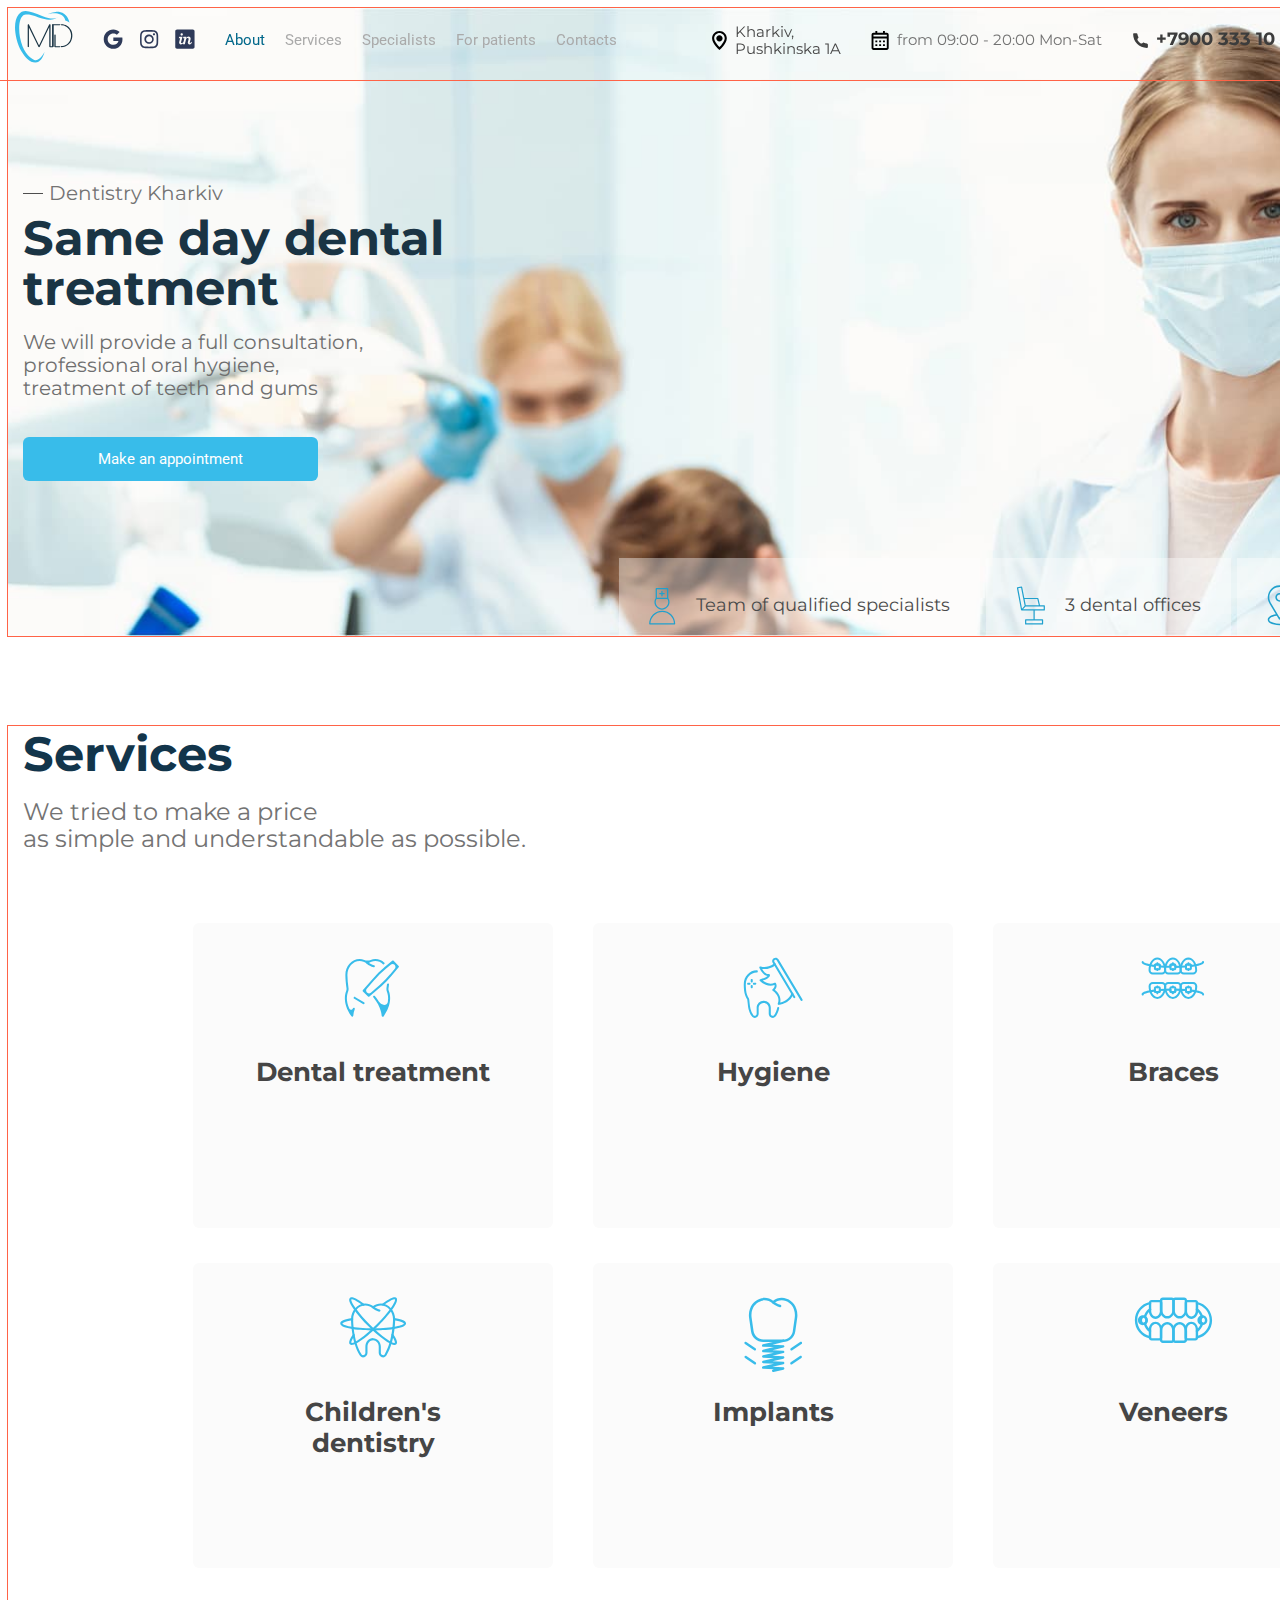
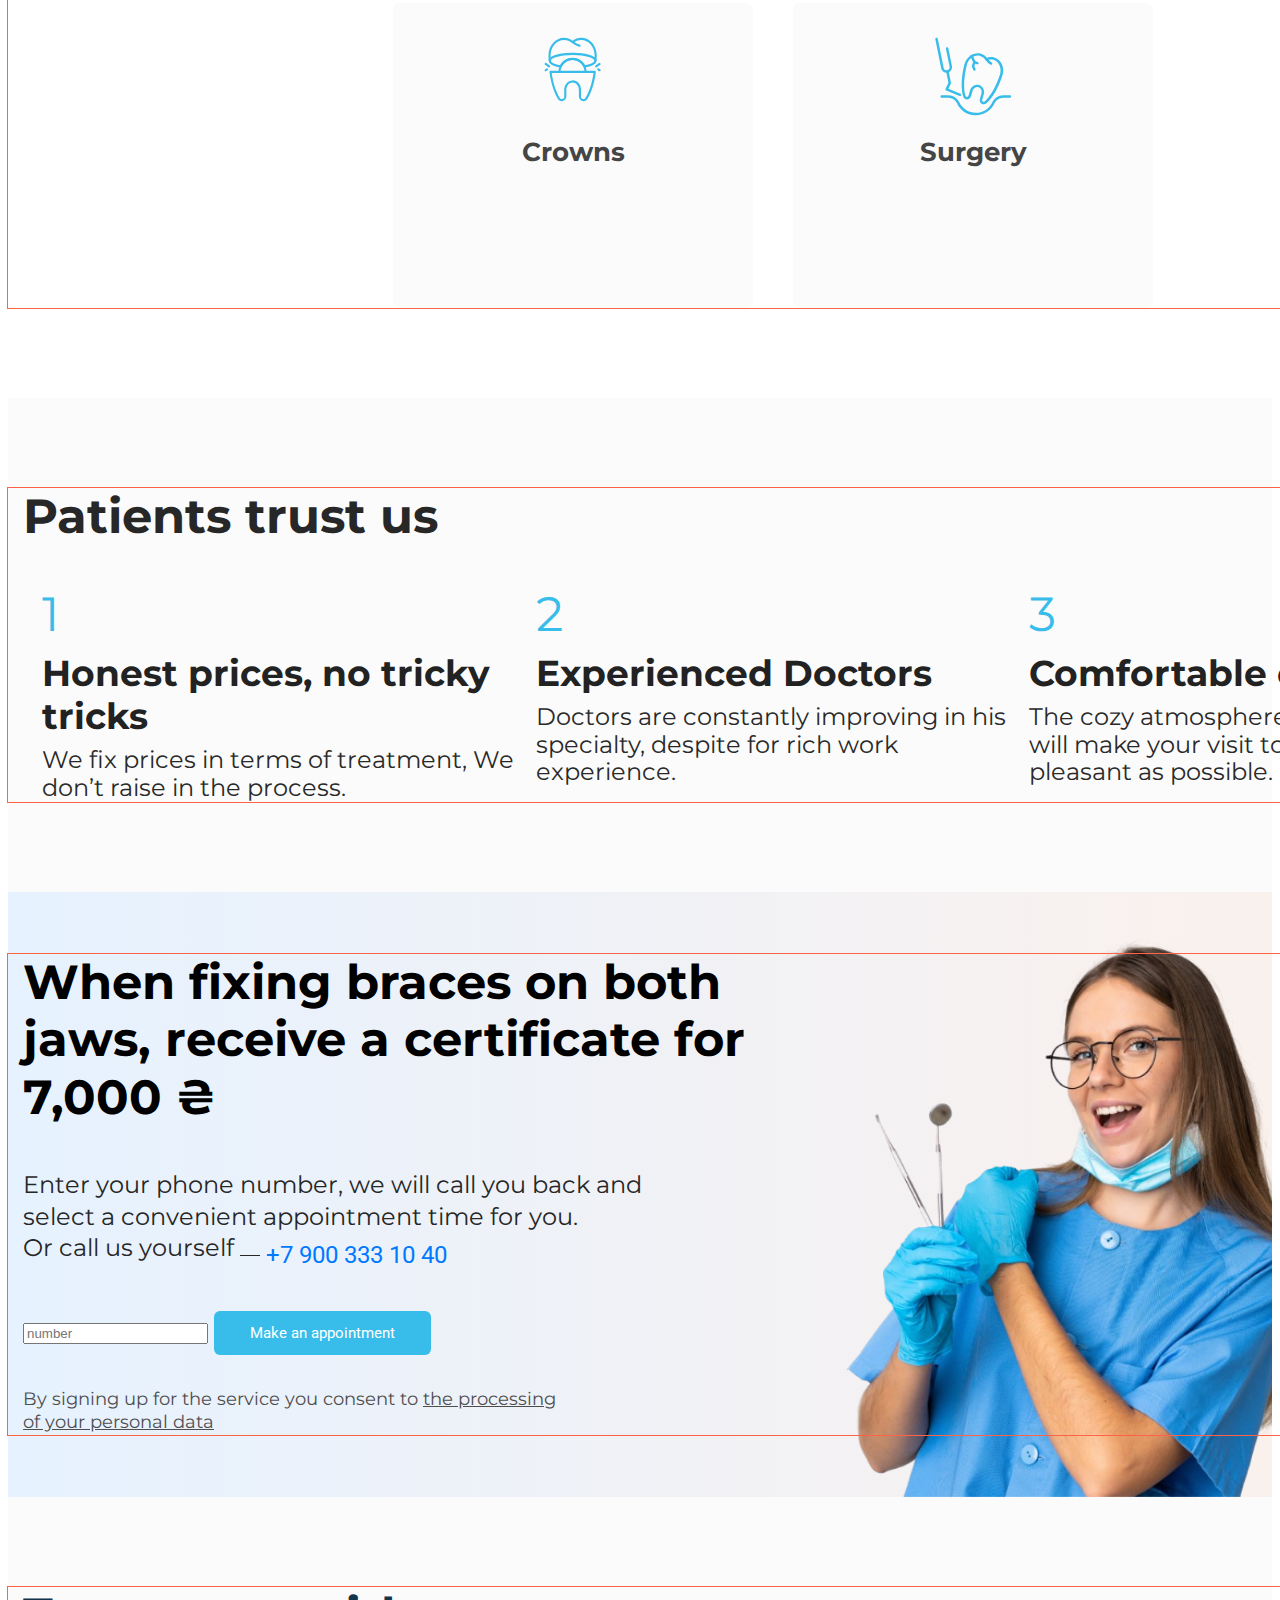
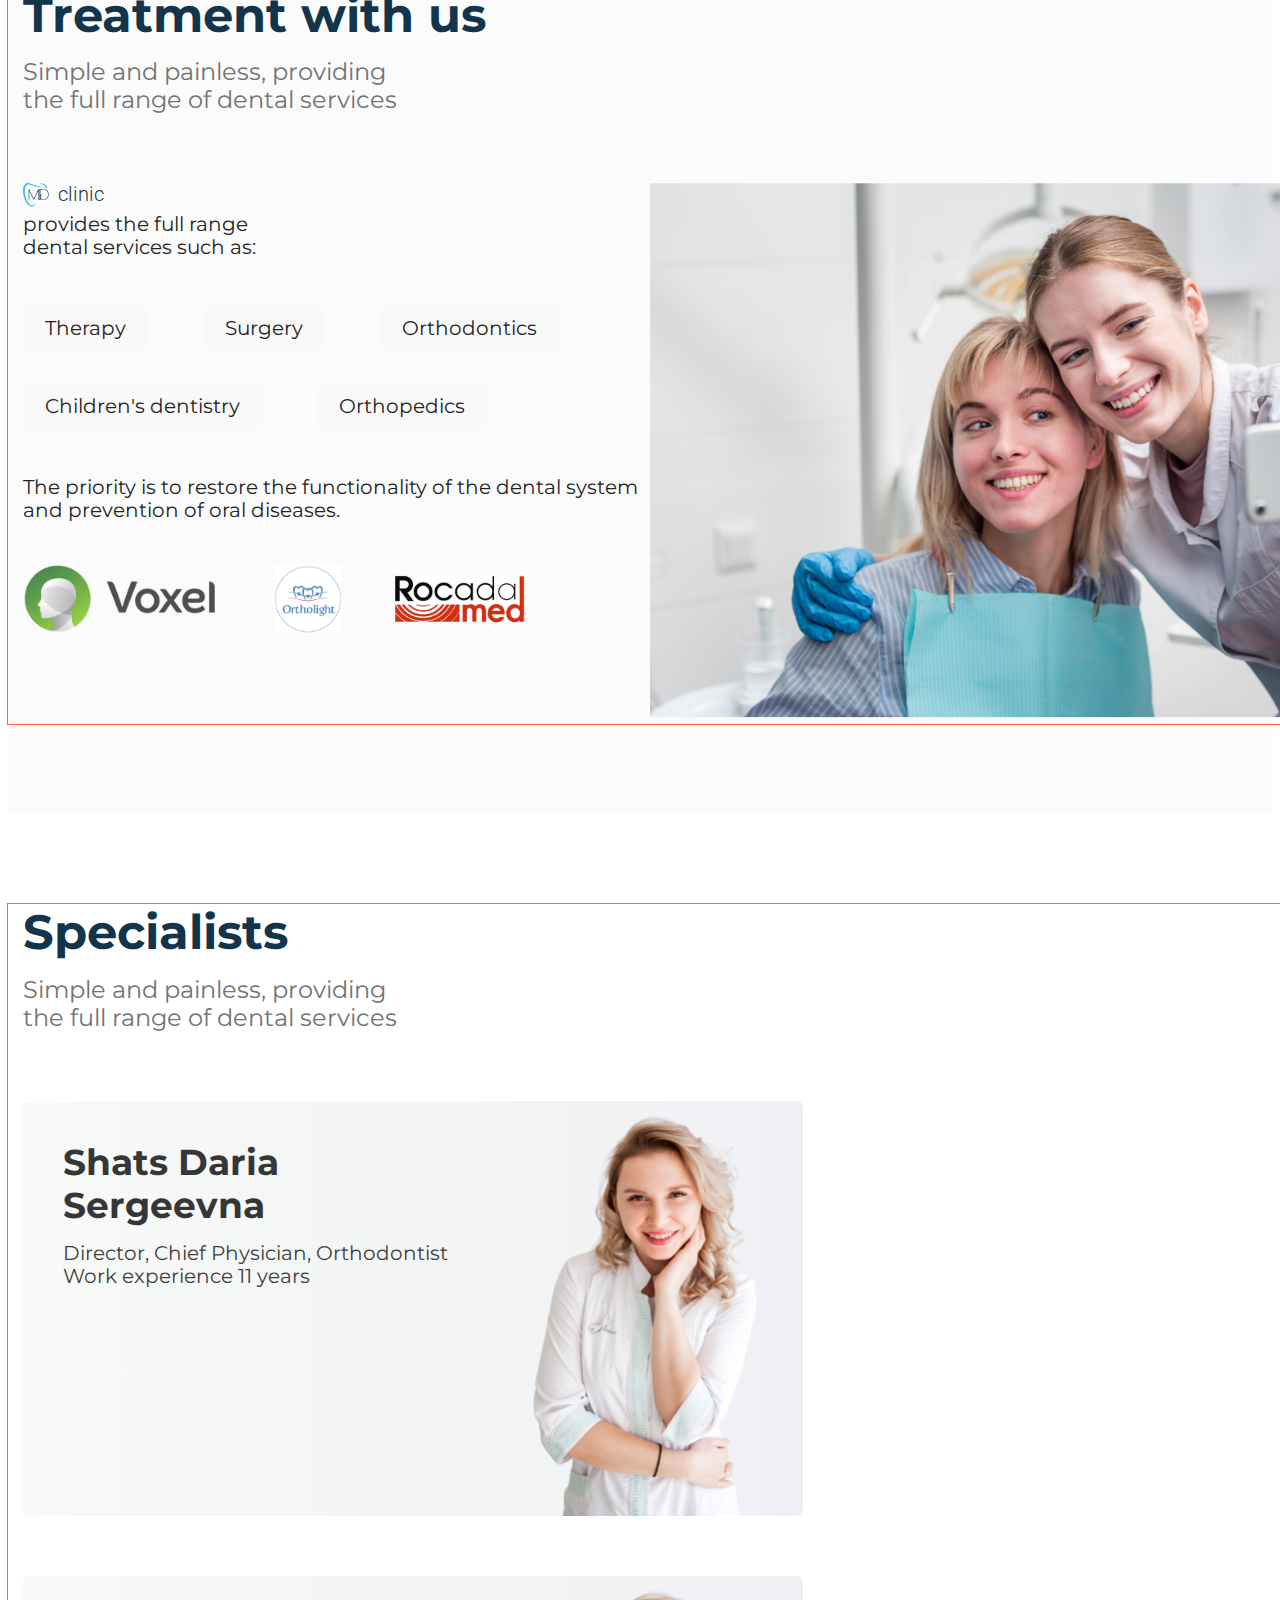
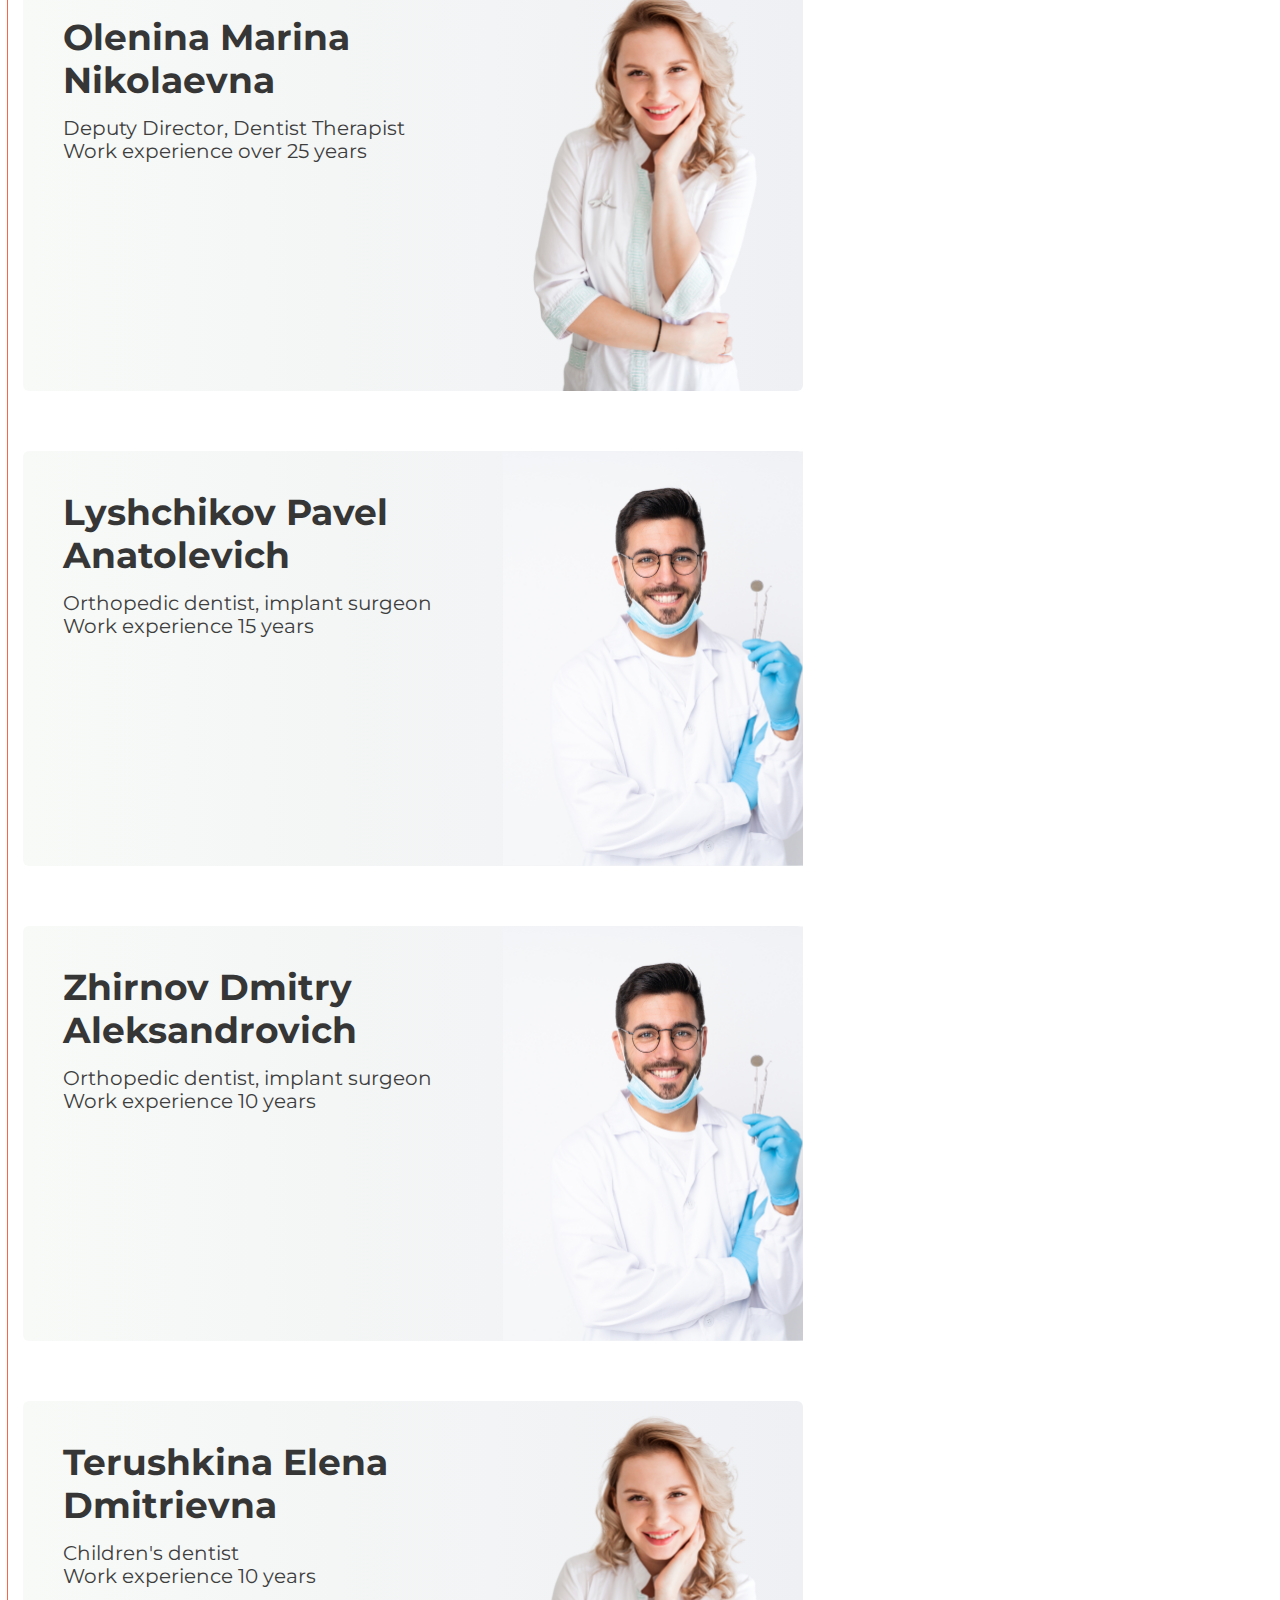
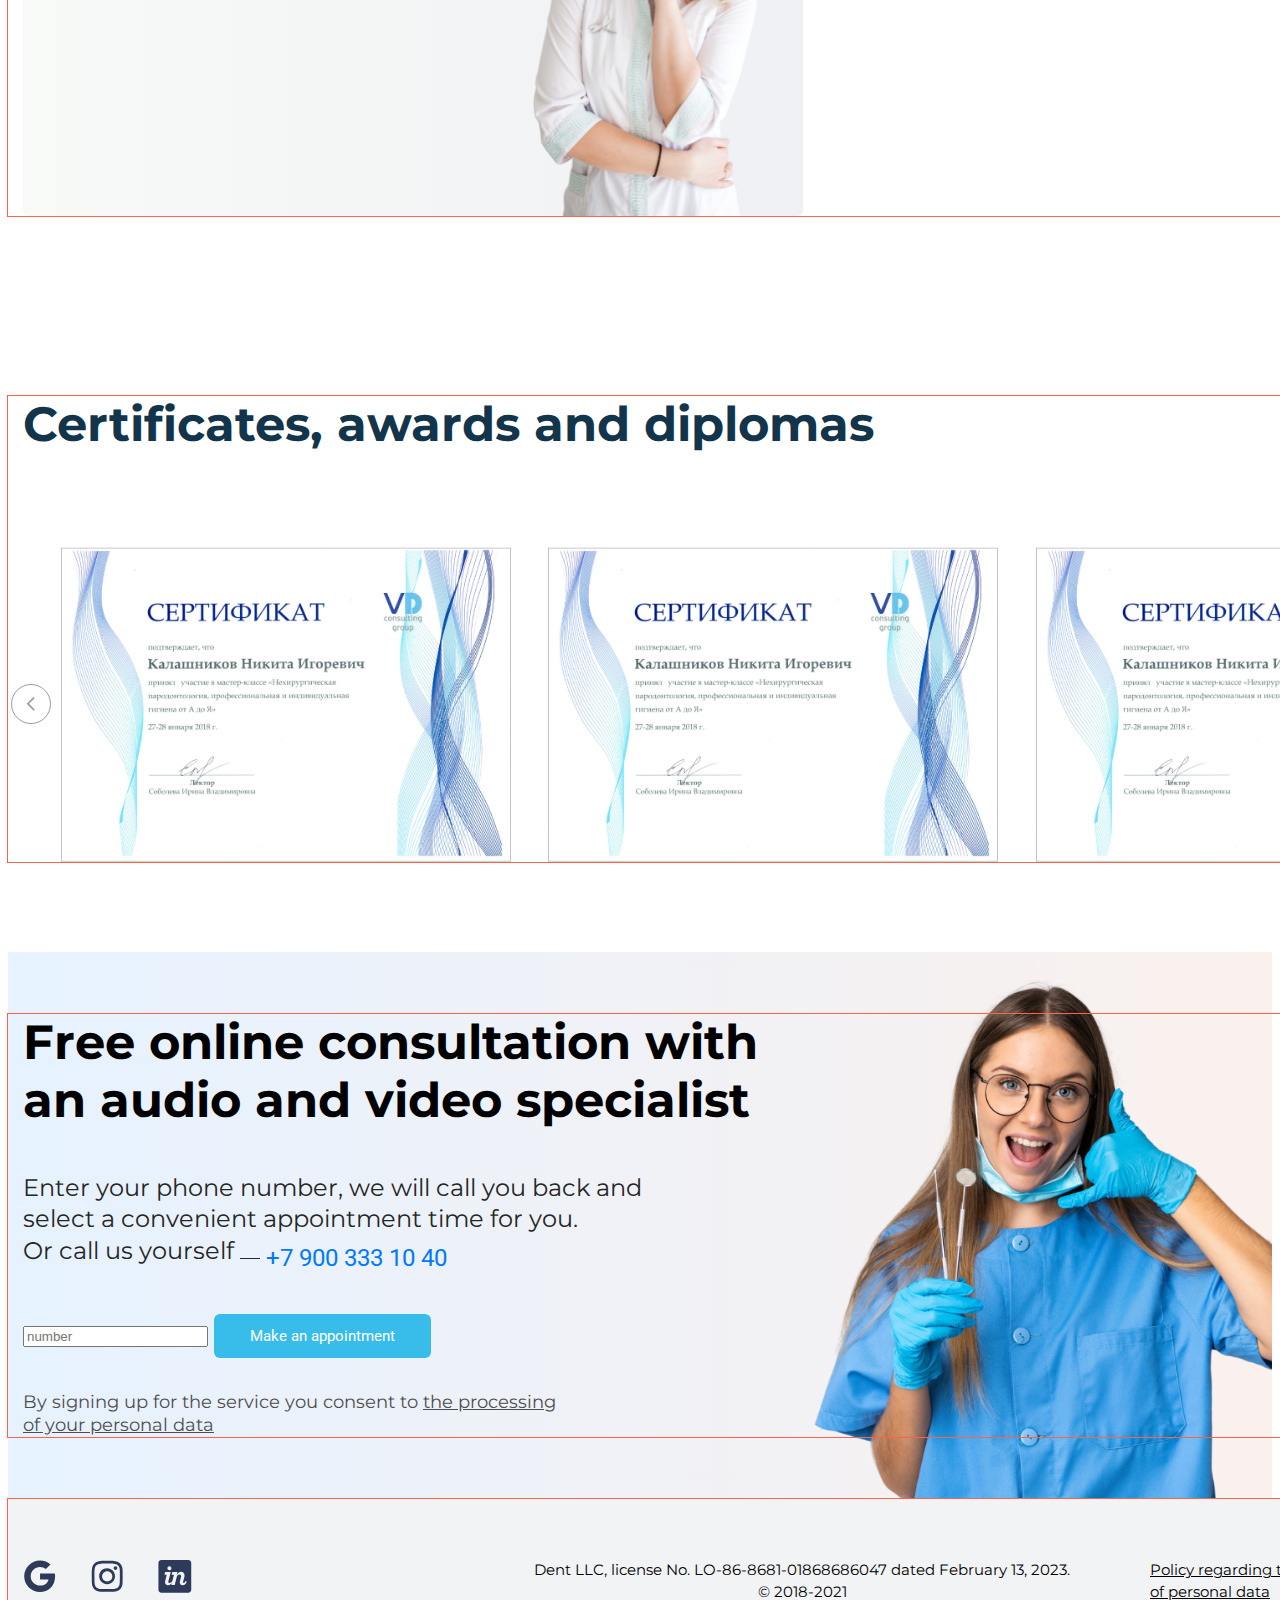
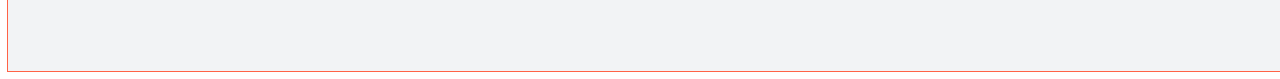
==== index.html @ 18ea552d "added icons for slider" ====
<!DOCTYPE html>
<html lang="en">
  <head>
    <meta charset="UTF-8" />
    <meta name="viewport" content="width=device-width, initial-scale=1.0" />
    <title>Dental Clinic</title>
    <link rel="preconnect" href="https://fonts.googleapis.com" />
    <link rel="preconnect" href="https://fonts.gstatic.com" crossorigin />
    <link
      href="https://fonts.googleapis.com/css2?family=Manrope:wght@400;500;600&family=Montserrat:wght@400;700&family=Roboto:wght@300;400&display=swap"
      rel="stylesheet"
    />
    <link
      rel="stylesheet"
      href="https://cdnjs.cloudflare.com/ajax/libs/modern-normalize/2.0.0/modern-normalize.min.css"
      integrity="sha512-4xo8blKMVCiXpTaLzQSLSw3KFOVPWhm/TRtuPVc4WG6kUgjH6J03IBuG7JZPkcWMxJ5huwaBpOpnwYElP/m6wg=="
      crossorigin="anonymous"
      referrerpolicy="no-referrer"
    />
    <link rel="stylesheet" href="./css/common.css" />
    <link rel="stylesheet" href="./css/styles.css" />
    <script type="module" src="./index.js"></script>
    <script type="module" src="./js/dataModal.js"></script>
    <script type="module" src="./js/header-scroll.js"></script>
  </head>
  <body data-page>
    <!-- Header -->
    <header class="header" data-header>
      <div class="container wrap">
        <a href="/" class="logo">
          <img src="./images/logo.svg" />
        </a>

        <ul class="list social-links">
          <li>
            <a
              class="link"
              href="google.com"
              target="_blank"
              rel="noreferrer noopener"
              aria-label="Google link"
              title="Google"
            >
              <svg class="social-icon" width="20" height="20">
                <use href="./images/sprite.svg#icon-google"></use>
              </svg>
            </a>
          </li>
          <li>
            <a
              class="link"
              href="instagram.com"
              target="_blank"
              rel="noreferrer noopener"
              aria-label="Instagram link"
              title="Instagram"
            >
              <svg class="social-icon" width="20" height="20">
                <use href="./images/sprite.svg#icon-instagram"></use>
              </svg>
            </a>
          </li>
          <li>
            <a
              class="link"
              href="linkedin.com"
              target="_blank"
              rel="noreferrer noopener"
              aria-label="Lonkedin link"
              title="linkedin"
            >
              <svg class="social-icon" width="20" height="20">
                <use href="./images/sprite.svg#icon-linkedin"></use>
              </svg>
            </a>
          </li>
        </ul>

        <nav>
          <ul class="site-nav list">
            <li class="item"><a href="#about" class="link current">About</a></li>
            <li class="item"><a href="#services" class="link">Services</a></li>
            <li class="item"><a href="#specialists" class="link">Specialists</a></li>
            <li class="item"><a href="#forpatients" class="link">For patients</a></li>
            <li class="item"><a href="" class="link">Contacts</a></li>
          </ul>
        </nav>

        <div class="contact-info">
          <div class="address-thumb">
            <svg class="address-icon" width="16" height="20">
              <use href="./images/sprite.svg#icon-location"></use>
            </svg>
            <p class="address">
              Kharkiv, <br />
              Pushkinska 1A
            </p>
          </div>

          <div class="time-thumb">
            <svg class="calendar-icon" width="18" height="20">
              <use href="./images/sprite.svg#icon-calendar"></use>
            </svg>
            <p class="time">from 09:00 - 20:00 <span>Mon-Sat</span></p>
          </div>

          <a href="tel:+79003331040" title="Clinic phone number" class="phone">
            <svg class="phone-icon" width="16" height="16">
              <use href="./images/sprite.svg#icon-phone"></use>
            </svg>
            +7900 333 10 40
          </a>
          <button type="button" class="button secondary">Request a call</button>
        </div>
      </div>
    </header>

    <!-- Main -->
    <main>
      <!-- Hero -->
      <div>
        <section class="hero">
          <div class="container overlay hero-thumb">
            <p class="subtitle defis">Dentistry Kharkiv</p>
            <h1 id="about" class="title">
              Same day dental <br />
              treatment
            </h1>
            <p class="text">
              We will provide a full consultation, <br />
              professional oral hygiene, <br />
              treatment of teeth and gums
            </p>
            <button type="button" class="button primary btn" data-open-modal>
              Make an appointment
            </button>

            <ul class="hero-list list">
              <li class="item">
                <svg class="hero-icon" width="27" height="38">
                  <use href="./images/sprite.svg#icon-doc"></use>
                </svg>
                <p class="descr">Team of qualified specialists</p>
              </li>
              <li class="item">
                <svg class="hero-icon" width="29" height="39">
                  <use href="./images/sprite.svg#icon-chear"></use>
                </svg>
                <p class="descr">3 dental offices</p>
              </li>
              <li class="item icon-location">
                <svg class="hero-icon" width="25" height="41">
                  <use href="./images/sprite.svg#icon-place"></use>
                </svg>
                <p class="descr">Convenient location</p>
              </li>
            </ul>
          </div>
        </section>
      </div>

      <!-- Services -->
      <section class="section">
        <div class="container">
          <h2 id="services" class="section-title">Services</h2>
          <p class="section-descr">
            We tried to make a price <br />
            as simple and understandable as possible.
          </p>
          <ul class="services-list list">
            <li class="item icon-treat menu-item">
              <div class="thumb">
                <svg class="services-icon" width="58" height="60">
                  <use href="./images/sprite.svg#icon-treat"></use>
                </svg>
              </div>
              <p class="services-text">Dental treatment</p>

              <ul class="submenu list">
                <li class="subitem">
                  <p class="treatm">Light seal</p>
                  <div class="wrap">
                    <p class="price">3 800</p>
                    <button class="signup-btn">Sign up</button>
                  </div>
                </li>
                <li class="subitem">
                  <p class="treatm">Treatment of caries</p>
                  <div class="wrap">
                    <p class="price">3 800</p>
                    <button class="signup-btn">Sign up</button>
                  </div>
                </li>
                <li class="subitem">
                  <p class="treatm">Treatment of pulpitis</p>
                  <div class="wrap">
                    <p class="price">6 000</p>
                    <button class="signup-btn">Sign up</button>
                  </div>
                </li>
                <li class="subitem">
                  <p class="treatm">Cyst treatment</p>
                  <div class="wrap">
                    <p class="price">4 450</p>
                    <button class="signup-btn">Sign up</button>
                  </div>
                </li>
              </ul>
            </li>
            <li class="item icon-hygiene">
              <div class="thumb">
                <svg class="services-icon" width="60" height="61">
                  <use href="./images/sprite.svg#icon-hygiene"></use>
                </svg>
              </div>
              <p class="services-text">Hygiene</p>
            </li>
            <li class="item icon-braces">
              <div class="thumb">
                <svg class="services-icon" width="64" height="43">
                  <use href="./images/sprite.svg#icon-braces"></use>
                </svg>
              </div>
              <p class="services-text">Braces</p>
            </li>
            <li class="item icon-child-dent">
              <div class="thumb">
                <svg class="services-icon" width="67" height="61">
                  <use href="./images/sprite.svg#icon-child-dent"></use>
                </svg>
              </div>
              <p class="services-text">Children's dentistry</p>
            </li>
            <li class="item icon-implants">
              <div class="thumb">
                <svg class="services-icon" width="59" height="76">
                  <use href="./images/sprite.svg#icon-implants"></use>
                </svg>
              </div>
              <p class="services-text">Implants</p>
            </li>
            <li class="item icon-veneers">
              <div class="thumb">
                <svg class="services-icon" width="79" height="46">
                  <use href="./images/sprite.svg#icon-veneers"></use>
                </svg>
              </div>
              <p class="services-text">Veneers</p>
            </li>
            <li class="item icon-crowns">
              <div class="thumb">
                <svg class="services-icon" width="58" height="65">
                  <use href="./images/sprite.svg#icon-crowns"></use>
                </svg>
              </div>
              <p class="services-text">Crowns</p>
            </li>
            <li class="item icon-surgery">
              <div class="thumb">
                <svg class="services-icon" width="77" height="79">
                  <use href="./images/sprite.svg#icon-surgery"></use>
                </svg>
              </div>
              <p class="services-text">Surgery</p>
            </li>
          </ul>
        </div>
      </section>

      <!-- Offers -->
      <section class="offers section">
        <div class="container">
          <h2 class="section-title">Patients trust us</h2>

          <ul class="offers-list list">
            <li class="item">
              <p class="num">1</p>
              <h3 class="subtitle">Honest prices, no tricky tricks</h3>
              <p class="text">
                We fix prices in terms of treatment, We don’t raise in the process.
              </p>
            </li>
            <li class="item">
              <p class="num">2</p>
              <h3 class="subtitle">Experienced Doctors</h3>
              <p class="text">
                Doctors are constantly improving in his specialty, despite for rich work experience.
              </p>
            </li>
            <li class="item">
              <p class="num">3</p>
              <h3 class="subtitle">Comfortable conditions</h3>
              <p class="text">
                The cozy atmosphere and helpful staff will make your visit to the dentist as
                pleasant as possible.
              </p>
            </li>
          </ul>
        </div>
      </section>

      <!-- braces -->
      <section class="braces section change-padding woman-dentist">
        <div class="container wrapper braces-thumb">
          <div class="description-wrap">
            <h2 id="forpatients" class="section-title">
              When fixing braces on both jaws, receive a certificate for 7,000 &#8372;
            </h2>
            <p class="recall-descr">
              Enter your phone number, we will call you back and <br />
              select a convenient appointment time for you. <br />
              Or call us yourself
              <a href="tel:+79003331040" title="Clinic phone number" class="recall-link"
                >+7 900 333 10 40</a
              >
            </p>

            <form class="form">
              <input type="text" placeholder="number" />
              <button type="submit" class="button primary">Make an appointment</button>
            </form>

            <p class="agree-text">
              By signing up for the service you consent to
              <a href="" class="agree-link"
                >the processing <br />
                of your personal data</a
              >
            </p>
          </div>

          <!-- <img
            src="./images/woman-dentist.png"
            alt="Women dentist is holding dental tool"
            width="752"
          /> -->
        </div>
      </section>

      <!-- Treatment -->
      <section class="treatment section">
        <div class="container">
          <h2 class="section-title">Treatment with us</h2>
          <p class="section-descr">
            Simple and painless, providing <br />
            the full range of dental services
          </p>

          <div class="wrapper">
            <div>
              <div class="logo-wrap">
                <img src="./images/logo.svg" alt="logo" width="26" />
                <p class="logo-text">clinic</p>
              </div>
              <p class="text services">
                provides the full range <br />
                dental services such as:
              </p>

              <ul class="list services">
                <li class="treatment-item">
                  <p class="text">Therapy</p>
                </li>
                <li class="treatment-item">
                  <p class="text">Surgery</p>
                </li>
                <li class="treatment-item">
                  <p class="text">Orthodontics</p>
                </li>
                <li class="treatment-item">
                  <p class="text">Children's dentistry</p>
                </li>
                <li class="treatment-item">
                  <p class="text">Orthopedics</p>
                </li>
              </ul>

              <p class="text">
                The priority is to restore the functionality of the dental system and prevention of
                oral diseases.
              </p>

              <ul class="list logo-list">
                <li class="logo-item">
                  <img src="./images/company-logo/voxel.png" alt="Voxel logo" width="250" />
                </li>
                <li class="logo-item">
                  <img
                    src="./images/company-logo/ortholight.png"
                    alt="Ortholight logo"
                    width="70"
                  />
                </li>
                <li class="logo-item">
                  <img src="./images/company-logo/rocada.png" alt="Rocada logo" width="130" />
                </li>
              </ul>
            </div>

            <div class="slider-thumb">
              <div class="slider-wrap">
                <button class="slider-btn">
                  <svg class="slider-icon" width="20" height="20">
                    <use href="./images/sprite.svg#icon-left"></use>
                  </svg>
                </button>
                <button class="slider-btn">
                  <svg class="slider-icon" width="20" height="20">
                    <use href="./images/sprite.svg#icon-right"></use>
                  </svg>
                </button>
              </div>
              <img src="./images/docwithpat.png" alt="Dentist with patient" />
            </div>
          </div>
        </div>
      </section>

      <!-- Specialists -->
      <section class="section">
        <div class="container">
          <h2 id="specialists" class="section-title">Specialists</h2>
          <p class="section-descr">
            Simple and painless, providing <br />
            the full range of dental services
          </p>

          <ul class="doc-list list">
            <li class="item">
              <div class="dentist-info">
                <h3 class="title">Shats Daria Sergeevna</h3>
                <p class="descr">Director, Chief Physician, Orthodontist</p>
                <p class="descr">Work experience 11 years</p>
              </div>

              <div class="image-thumb">
                <img src="./images/wom-doc.png" alt="Shats Daria Sergeevna" />
              </div>
            </li>
            <li class="item">
              <div class="dentist-info">
                <h3 class="title">Olenina Marina Nikolaevna</h3>
                <p class="descr">Deputy Director, Dentist Therapist</p>
                <p class="descr">Work experience over 25 years</p>
              </div>

              <div class="image-thumb">
                <img src="./images/wom-doc.png" alt="Olenina Marina Nikolaevna" />
              </div>
            </li>
            <li class="item">
              <div class="dentist-info">
                <h3 class="title">Lyshchikov Pavel Anatolevich</h3>
                <p class="descr">Orthopedic dentist, implant surgeon</p>
                <p class="descr">Work experience 15 years</p>
              </div>

              <div class="image-thumb">
                <img src="./images/man-doc.png" alt="Lyshchikov Pavel Anatolevich" />
              </div>
            </li>
            <li class="item">
              <div class="dentist-info">
                <h3 class="title">Zhirnov Dmitry Aleksandrovich</h3>
                <p class="descr">Orthopedic dentist, implant surgeon</p>
                <p class="descr">Work experience 10 years</p>
              </div>

              <div class="image-thumb">
                <img src="./images/man-doc.png" alt="Zhirnov Dmitry Aleksandrovich" />
              </div>
            </li>
            <li class="item">
              <div class="dentist-info">
                <h3 class="title">Terushkina Elena Dmitrievna</h3>
                <p class="descr">Children's dentist</p>
                <p class="descr">Work experience 10 years</p>
              </div>

              <div class="image-thumb">
                <img src="./images/wom-doc.png" alt="Terushkina Elena Dmitrievna" />
              </div>
            </li>
          </ul>
        </div>
      </section>

      <!-- Certificates -->
      <section class="section">
        <div class="container">
          <h2 class="section-title certif-title">Certificates, awards and diplomas</h2>

          <div class="awards-wrap">
            <button class="slider-btn awards-btn left">
              <svg class="slider-icon" width="20" height="20">
                <use href="./images/sprite.svg#icon-left"></use>
              </svg>
            </button>
            <button class="slider-btn awards-btn right">
              <svg class="slider-icon" width="20" height="20">
                <use href="./images/sprite.svg#icon-right"></use>
              </svg>
            </button>
            <img src="./images/certificate.png" alt="certificate 1" width="450" />
            <img src="./images/certificate.png" alt="certificate 2" width="450" />
            <img src="./images/certificate.png" alt="certificate 3" width="450" />
          </div>
        </div>
      </section>

      <!-- Online consultation -->
      <section class="consult section change-padding wom-doc">
        <div class="container wrapper">
          <div class="description-wrap">
            <h2 class="section-title">
              Free online consultation with an audio and video specialist
            </h2>
            <p class="recall-descr">
              Enter your phone number, we will call you back and <br />
              select a convenient appointment time for you. <br />
              Or call us yourself
              <a href="tel:+79003331040" title="Clinic phone number" class="recall-link"
                >+7 900 333 10 40</a
              >
            </p>

            <form class="form">
              <input type="text" placeholder="number" />
              <button type="submit" class="button primary">Make an appointment</button>
            </form>

            <p class="agree-text">
              By signing up for the service you consent to
              <a href="" title="Processing of personal data" class="agree-link"
                >the processing <br />
                of your personal data</a
              >
            </p>
          </div>

          <!-- <img
            src="./images/dentist.png"
            alt="Women dentist is holding dental tool and making phone"
            width="764"
          /> -->
        </div>
      </section>
    </main>

    <!-- Footer -->
    <footer class="footer">
      <div class="container footer-wrap">
        <ul class="list social-links">
          <li>
            <a
              class="link"
              href="google.com"
              target="_blank"
              rel="noreferrer noopener"
              aria-label="Google link"
              title="Google"
            >
              <svg class="social-icon" width="33" height="34">
                <use href="./images/sprite.svg#icon-google"></use>
              </svg>
            </a>
          </li>
          <li>
            <a
              class="link"
              href="instagram.com"
              target="_blank"
              rel="noreferrer noopener"
              aria-label="Instagram link"
              title="Instagram"
            >
              <svg class="social-icon" width="34" height="34">
                <use href="./images/sprite.svg#icon-instagram"></use>
              </svg>
            </a>
          </li>
          <li>
            <a
              class="link"
              href="linkedin.com"
              target="_blank"
              rel="noreferrer noopener"
              aria-label="Lonkedin link"
              title="linkedin"
            >
              <svg class="social-icon" width="34" height="34">
                <use href="./images/sprite.svg#icon-linkedin"></use>
              </svg>
            </a>
          </li>
        </ul>

        <div class="info-wrap">
          <div class="text-wrap">
            <p class="text">
              Dent LLC, license No. LO-86-8681-01868686047 dated February 13, 2023.
            </p>
            <p class="text">&copy; 2018-2021</p>
          </div>

          <a href="" title="Processing of personal data" class="text text-link"
            >Policy regarding the processing <br />
            of personal data</a
          >

          <img src="./images/logo.svg" />
        </div>
      </div>
    </footer>

    <div class="backdrop is-hidden" data-backdrop>
      <div class="modal">
        <button class="modal-btn" data-close-modal>
          <svg class="modal-btn-icon" width="20" height="20">
            <use href="./images/sprite.svg#icon-close"></use>
          </svg>
        </button>
      </div>
    </div>
  </body>
</html>
---- css/common.css ----
:root {
  --primary-text-color: rgba(115, 115, 115, 1);
  --secondary-text-color: rgba(69, 69, 69, 1);
  --additional-text-color: rgba(38, 38, 38, 1);
  --primary-content-color: rgba(26, 52, 68, 1);
  --secondary-content-color: rgba(78, 78, 78, 1);
  --additional-content-color: rgba(36, 36, 36, 1);
  --address-color: rgba(71, 71, 71, 1);
  --phone-link-color: rgba(60, 60, 60, 1);
  --title-text-color: rgba(18, 53, 75, 1);
  --secondary-title-color: rgba(0, 0, 0, 1);
  --additional-title-color: rgba(39, 39, 39, 1);
  --primary-subtitle-color: rgba(34, 34, 34, 1);
  --secondary-subtitle-color: rgba(54, 54, 54, 1);
  --hero-primary-text-color: rgba(111, 111, 111, 1);
  --hero-secondary-text-color: rgba(78, 78, 78, 1);
  --hero-description: rgba(75, 75, 75, 1);
  --offers-description: rgba(41, 41, 41, 1);
  --doc-descr-color: rgba(62, 62, 62, 1);
  --accent-text-color: rgba(1, 103, 138, 1);
  --secondary-accent-text-color: rgba(0, 121, 255, 1);
  --additional-accent-text-color: rgba(56, 188, 234, 1);
  --primary-white-color: #ffffff;
  --accent-bg-color: rgba(56, 188, 234, 1);
  --dark-bg-color: rgba(111, 111, 111, 1);
  --treatment-bg-color: #f9f9f9;
  --services-bg-color: rgba(251, 251, 251, 1);

  --icon-color: #2e3a59;
  --secondary-icon-color: #20a0cd;
  --icon-location-color: #1a3444;
  --icon-calendar-color: #2e3a59;
  --icon-phone-color: #1a3444;
  --icon-accent-color: #38bcea;
}

body {
  color: var(--primary-text-color);
  background-color: var(--primary-white-color);

  font-family: Montserrat, sans-serif;
  font-size: 24px;

  /* padding-top: 80px; */
}

.no-scroll {
  overflow: hidden;
}

h1,
h2,
h3,
h4,
h5,
h6,
p {
  margin-top: 0;
  margin-bottom: 0;
}

.list {
  list-style: none;
  margin: 0;
  padding: 0;
}

.container {
  margin-left: auto;
  margin-right: auto;
  width: 1500px;
  padding-left: 15px;
  padding-right: 15px;
  outline: 1px solid tomato;
}

.section {
  padding-top: 90px;
  padding-bottom: 90px;
}

.section.change-padding {
  padding-top: 62px;
  padding-bottom: 62px;
}

/* Slider icon */

.slider-btn{
  width: 40px;
  height: 40px;
  padding: 0;
  display: flex;
  justify-content: center;
  align-items: center;
  border-radius: 50%;
  border: 1px solid #2E3A59;
  background-color: transparent;
  cursor: pointer;

  opacity: 0.5;
}

.slider-icon{
  fill: #2E3A59;
}
---- css/styles.css ----
/* Site nav */

.wrap {
  display: flex;
  align-items: center;
}

.header.no-transparency {
  background-color: rgba(250, 241, 237, 0.5);
  backdrop-filter: blur(4px);
}

.header {
  position: fixed;
  width: 100%;
  top: 0;
  left: 0;
  z-index: 100;
}

.header .logo {
  margin-right: 30px;
}

.social-links {
  display: flex;
  gap: 16px;
  margin-right: 30px;
}

.social-links .link {
  display: block;
}

.social-icon {
  fill: var(--icon-color);
}

.social-icon:hover,
.social-icon:focus {
  fill: var(--accent-text-color);
}

.site-nav {
  display: flex;
}

.site-nav > .item + .item {
  margin-left: 20px;
}

.site-nav .link {
  display: block;
  padding-top: 31px;
  padding-bottom: 31px;
  color: rgba(170, 170, 170, 1);

  font-family: Roboto;
  font-size: 15px;
  line-height: 1.2;
  text-decoration: none;
}

.site-nav .link:hover,
.site-nav .link:focus {
  color: var(--accent-text-color);
}

.site-nav .link.current {
  color: var(--accent-text-color);
}

.contact-info {
  display: flex;
  margin-left: auto;
  align-items: center;
}

.contact-info .address-thumb,
.contact-info .time-thumb {
  display: flex;
  align-items: center;
  gap: 8px;
  margin-right: 30px;
}

.address-icon {
  fill: var(----icon-location-color);
}

.calendar-icon {
  fill: var(calendar-icon);
}

.contact-info .address {
  color: var(--address-color);
  font-size: 15px;
  line-height: 1.15;
}

.contact-info .time {
  font-size: 15px;
  line-height: 1.2;
}

.contact-info .phone {
  display: flex;
  gap: 8px;
  align-items: center;
  margin-right: 25px;

  color: var(--phone-link-color);
  font-weight: 700;
  font-size: 18px;
  line-height: 1.2;
  text-decoration: none;
}

.contact-info .phone:hover,
.contact-info .phone:focus {
  color: var(--accent-text-color);
}

.phone-icon {
  fill: currentColor;
}

/* Hero */

.overlay {
  height: 628px;
  background-color: var(--dark-bg-color);
  background-image: url('../images/hero/hero-img.jpg');
  background-repeat: no-repeat;
  background-size: cover;
  background-position: center;
}

.hero-thumb {
  display: flex;
  flex-direction: column;
  justify-content: flex-end;
}

.hero .subtitle {
  display: flex;
  gap: 6px;
  align-items: center;
  margin-bottom: 9px;

  color: var(--content-color);
  font-size: 20px;
  line-height: 1.15;
}

.hero .subtitle::before {
  content: '';
  display: block;
  width: 20px;
  height: 1px;
  background-color: #4e4e4e;
}

.hero .title {
  margin-bottom: 17px;

  color: var(--primary-content-color);
  font-size: 48px;
  line-height: 1.04;
}

.hero .text {
  margin-bottom: 37px;
  color: var(--hero-primary-text-color);

  font-size: 20px;
  line-height: 1.15;
}

.hero .btn {
  width: 295px;
  margin-bottom: 77px;
}

.hero-list {
  display: flex;
  justify-content: flex-end;
  gap: 6px;
}

.hero-list > .item {
  display: flex;
  align-items: center;
  padding-top: 27px;
  padding-right: 30px;
  padding-bottom: 10px;
  padding-left: 30px;

  background-color: rgba(255, 255, 255, 0.4);
}

.hero-icon {
  fill: var(--secondary-icon-color);
  margin-right: 20px;
}

.hero-list .descr {
  color: var(--hero-description);

  font-size: 18px;
  line-height: 1.15;
}

/* Section */

.section-title {
  margin-bottom: 14px;

  color: var(--title-text-color);
  font-size: 48px;
  line-height: 1.2;
}

.braces .section-title,
.consult .section-title {
  margin-bottom: 43px;
  color: var(--secondary-title-color);
}

.offers .section-title {
  margin-bottom: 41px;
  color: var(--additional-title-color);
}

.section-descr {
  margin-bottom: 70px;

  color: var(--primary-text-color);
  font-size: 24px;
  line-height: 1.15;
}

/* Button */

.button {
  min-width: 186px;
  border-radius: 6px;
  padding: 11px 34px;
  text-align: center;
  border: 2px solid transparent;

  font-family: Roboto;
  font-size: 15px;
  line-height: 1.2;

  cursor: pointer;
}

.button.primary {
  background-color: var(--accent-bg-color);
  color: var(--primary-white-color);
  border-color: transparent;
}

.button.primary:hover,
.button.primary :focus {
  background-color: var(--accent-text-color);
}

.button.secondary {
  border-color: var(--accent-bg-color);

  color: var(--accent-text-color);
  background-color: var(--primary-white-color);
}

.button.secondary:hover,
.button.secondary:focus {
  color: var(--primary-white-color);
  background-color: var(--accent-text-color);
  border-color: transparent;
}

/* services */

.services-list {
  display: flex;
  column-gap: 40px;
  row-gap: 35px;
  flex-wrap: wrap;
  justify-content: center;
  align-items: center;
}

.services-list > .item {
  position: relative;
  width: 250px;
  height: 237px;
  text-align: center;
  padding: 34px 55px;
  border-radius: 6px;
  background-color: var(--services-bg-color);

  cursor: pointer;
}

.services-list > .item:hover {
  background-color: var(--accent-bg-color);
}

.services-list .thumb {
  height: 80px;
  margin-bottom: 20px;
}

.services-list .services-icon {
  fill: var(--icon-accent-color);
}

.services-list > .item:hover .services-icon {
  fill: var(--primary-white-color);
}

.services-text {
  color: var(--secondary-text-color);

  font-weight: 700;
  font-size: 26px;
  line-height: 1.2;
}

.services-list > .item:hover .submenu {
  display: block;
}

.submenu {
  position: absolute;
  top: 100%;
  left: 0;

  width: 1000px;
  background-color: #fbfbfb;
  border-radius: 6px;
  box-shadow: 0 1px 3px 0 rgba(0, 0, 0, 0.1), 0 1px 2px -1px rgba(0, 0, 0, 0.1);

  z-index: 10;
  display: none;
}

.subitem {
  display: flex;
  align-items: center;
  gap: 15px;
  border-radius: 6px;

  padding: 20px 30px;
}

.subitem:hover {
  box-shadow: inset 0 0 35px 5px rgba(56, 188, 234, 0.35),
    inset 0 2px 1px 1px rgba(255, 255, 255, 0.9), inset 0 -2px 1px rgba(56, 188, 234, 0.5);
}

.subitem .wrap {
  margin-left: auto;
}

.signup-btn {
  min-width: 186px;
  border-radius: 6px;
  padding: 11px 34px;
  margin-left: 60px;
  border: 2px solid transparent;

  font-size: 24px;
  line-height: 1.2;
  text-align: center;

  color: var(--primary-white-color);
  background-color: var(--accent-bg-color);
  border: none;

  cursor: pointer;
}

.signup-btn:hover,
.signup-btn:focus {
  background-color: var(--accent-text-color);
}

.subitem .treatm,
.subitem .price {
  font-weight: 400;
  font-size: 26px;
  line-height: 1.2;

  color: var(--secondary-title-color);
}

/* offers */

.offers-list {
  display: flex;
  justify-content: space-evenly;
}

.offers-list > .item {
  width: calc((100% - 76px) / 3);
}

.offers-list .num {
  margin-bottom: 8px;

  color: var(--additional-accent-text-color);
  font-size: 48px;
  line-height: 1.2;
  text-decoration: none;
}

.offers-list .subtitle {
  margin-bottom: 8px;

  color: var(--primary-subtitle-color);
  font-size: 36px;
  line-height: 1.2;
}

.offers-list .text {
  color: var(--offers-description);

  font-size: 24px;
  line-height: 1.15;
}

/* Braces & consultation*/

.braces,
.consult {
  max-width: 1500px;
  margin-left: auto;
  margin-right: auto;
  /* background-image: linear-gradient(to right, rgba(230, 242, 255, 1), rgba(250, 241, 237, 1)); */
  background-repeat: no-repeat;
  background-position: top 0 left calc(50% + 410px), 0 0;
  background-size: contain;
}

.woman-dentist {
  background-image: url(../images/woman-dentist.png),
    linear-gradient(to right, rgba(230, 242, 255, 1), rgba(250, 241, 237, 1));
}

.wom-doc {
  background-image: url(../images/dentist.png),
    linear-gradient(to right, rgba(230, 242, 255, 1), rgba(250, 241, 237, 1));
}

/* .braces-thumb{
  background-image: url(../images/woman-dentist.png);
  background-repeat: no-repeat;
  background-size: contain;
} */

.wrapper {
  display: flex;
}
/* 
.braces .wrapper,
.consult .wrapper {
  padding-top: 62px;
  padding-bottom: 62px;
  background-image: linear-gradient(rgba(230, 242, 255, 1), rgba(250, 241, 237, 1));
} */

/* .braces .wrapper::after {
  content: '';
  width: 752px;
  height: 753px;
  background-image: url('../images/woman-dentist.png');
  background-size: contain;
  background-repeat: no-repeat;
  background-position: center;
} */

.description-wrap {
  max-width: 800px;
  display: flex;
  flex-direction: column;
  justify-content: center;
}

.recall-descr {
  margin-bottom: 40px;

  color: var(--additional-text-color);
  font-size: 24px;
  line-height: 1.3;
}

.recall-link {
  display: inline-flex;
  gap: 6px;
  align-items: center;
  color: var(--secondary-accent-text-color);

  font-family: Roboto;
  font-size: 24px;
  line-height: 1.3;
  text-decoration: none;
}

.recall-link::before {
  content: '';
  display: block;
  width: 20px;
  height: 1px;
  background-color: #262626;
}

.form {
  margin-bottom: 33px;
}

.agree-text,
.agree-link {
  color: var(--secondary-content-color);

  font-size: 18px;
  line-height: 1.3;
}

/* treatment */
.treatment,
.offers {
  max-width: 1500px;
  margin-left: auto;
  margin-right: auto;
  background-color: #fbfbfb;
}

.logo-text {
  color: var(--primary-content-color);

  font-family: Roboto;
  font-weight: 300;
  font-size: 20px;
  line-height: 1.17;
}

.logo-wrap {
  display: flex;
  gap: 9px;
  align-items: center;
  margin-bottom: 6px;
}

.treatment .text {
  color: var(--additional-content-color);

  font-size: 20px;
  line-height: 1.15;
}

.treatment .services {
  display: flex;
  flex-wrap: wrap;
  column-gap: 55px;
  row-gap: 33px;
  margin-bottom: 47px;
}

.treatment-item {
  padding: 11px 22px;
  border-radius: 6px;
  background-color: var(--treatment-bg-color);
}

.treatment .description {
  margin-bottom: 62px;
}

.logo-list {
  display: flex;
  align-items: center;
  margin-top: 12px;
}

.logo-item:last-child {
  margin-left: 52px;
}

.slider-thumb {
  position: relative;
}

.slider-wrap {
  position: absolute;
  top: -55px;
  right: 0;
  display: flex;
  gap: 20px;
}

.slider-thumb:hover .slider-btn {
  opacity: 1;
}

/* Specialists */

.doc-list {
  display: flex;
  flex-wrap: wrap;
  column-gap: 15px;
  row-gap: 60px;
}

.doc-list > .item {
  /* width: calc((100% - 15px) / 2); */
  display: flex;
  border-radius: 6px;
  background-image: linear-gradient(to right, #f7faf7, #eff0f4);
}

.dentist-info {
  max-width: 400px;
  padding: 40px;
}

.image-thumb {
  width: 300px;
  height: 415px;
}

.image-thumb > img {
  display: block;
  width: 100%;
  height: 100%;

  object-fit: cover;
}

.doc-list .title {
  margin-bottom: 14px;

  color: var(--secondary-subtitle-color);
  font-size: 36px;
  line-height: 1.2;
}

.doc-list .descr {
  color: var(--doc-descr-color);

  font-size: 20px;
  line-height: 1.15;
}

/* Certificates */

.certif-title {
  margin-bottom: 93px;
}

.awards-wrap {
  position: relative;
  display: flex;
  justify-content: space-evenly;
}

.awards-wrap:hover .slider-btn {
  opacity: 1;
}

.awards-btn {
  position: absolute;
  top: 50%;
  transform: translate(0, -50%);
}

.awards-btn.left {
  left: -12px;
}

.awards-btn.right {
  right: -12px;
}

/* Footer */

.footer-wrap {
  display: flex;
  padding-top: 60px;
  padding-bottom: 60px;
  background-color: #f2f3f5;
}

.footer .social-links {
  display: flex;
  gap: 34px;
}

.footer .info-wrap {
  margin-left: auto;
  display: flex;
}

.footer .text-wrap {
  text-align: center;
  margin-right: 80px;
}

.footer .text-link {
  margin-right: 80px;
}

.footer .text {
  color: var(--secondary-title-color);

  font-size: 15px;
  line-height: 1.45;
}

/* Modal */

.backdrop {
  position: fixed;
  top: 0;
  left: 0;
  height: 100%;
  width: 100%;
  background-color: rgba(0, 0, 0, 0.5);
  z-index: 1000;
}

.backdrop.is-hidden {
  opacity: 0;
  visibility: hidden;
  pointer-events: none;
}

.modal {
  position: absolute;
  top: 50%;
  left: 50%;
  transform: translate(-50%, -50%);

  height: 400px;
  width: 600px;

  background-color: #fff;
  border-radius: 20px;
}

.modal-btn {
  position: absolute;
  top: 10px;
  right: 10px;

  width: 30px;
  height: 30px;
  display: flex;
  justify-content: center;
  align-items: center;
  padding: 0;
  border-radius: 50%;
  border: 1px solid var(--secondary-title-color);
  background-color: transparent;

  cursor: pointer;
}
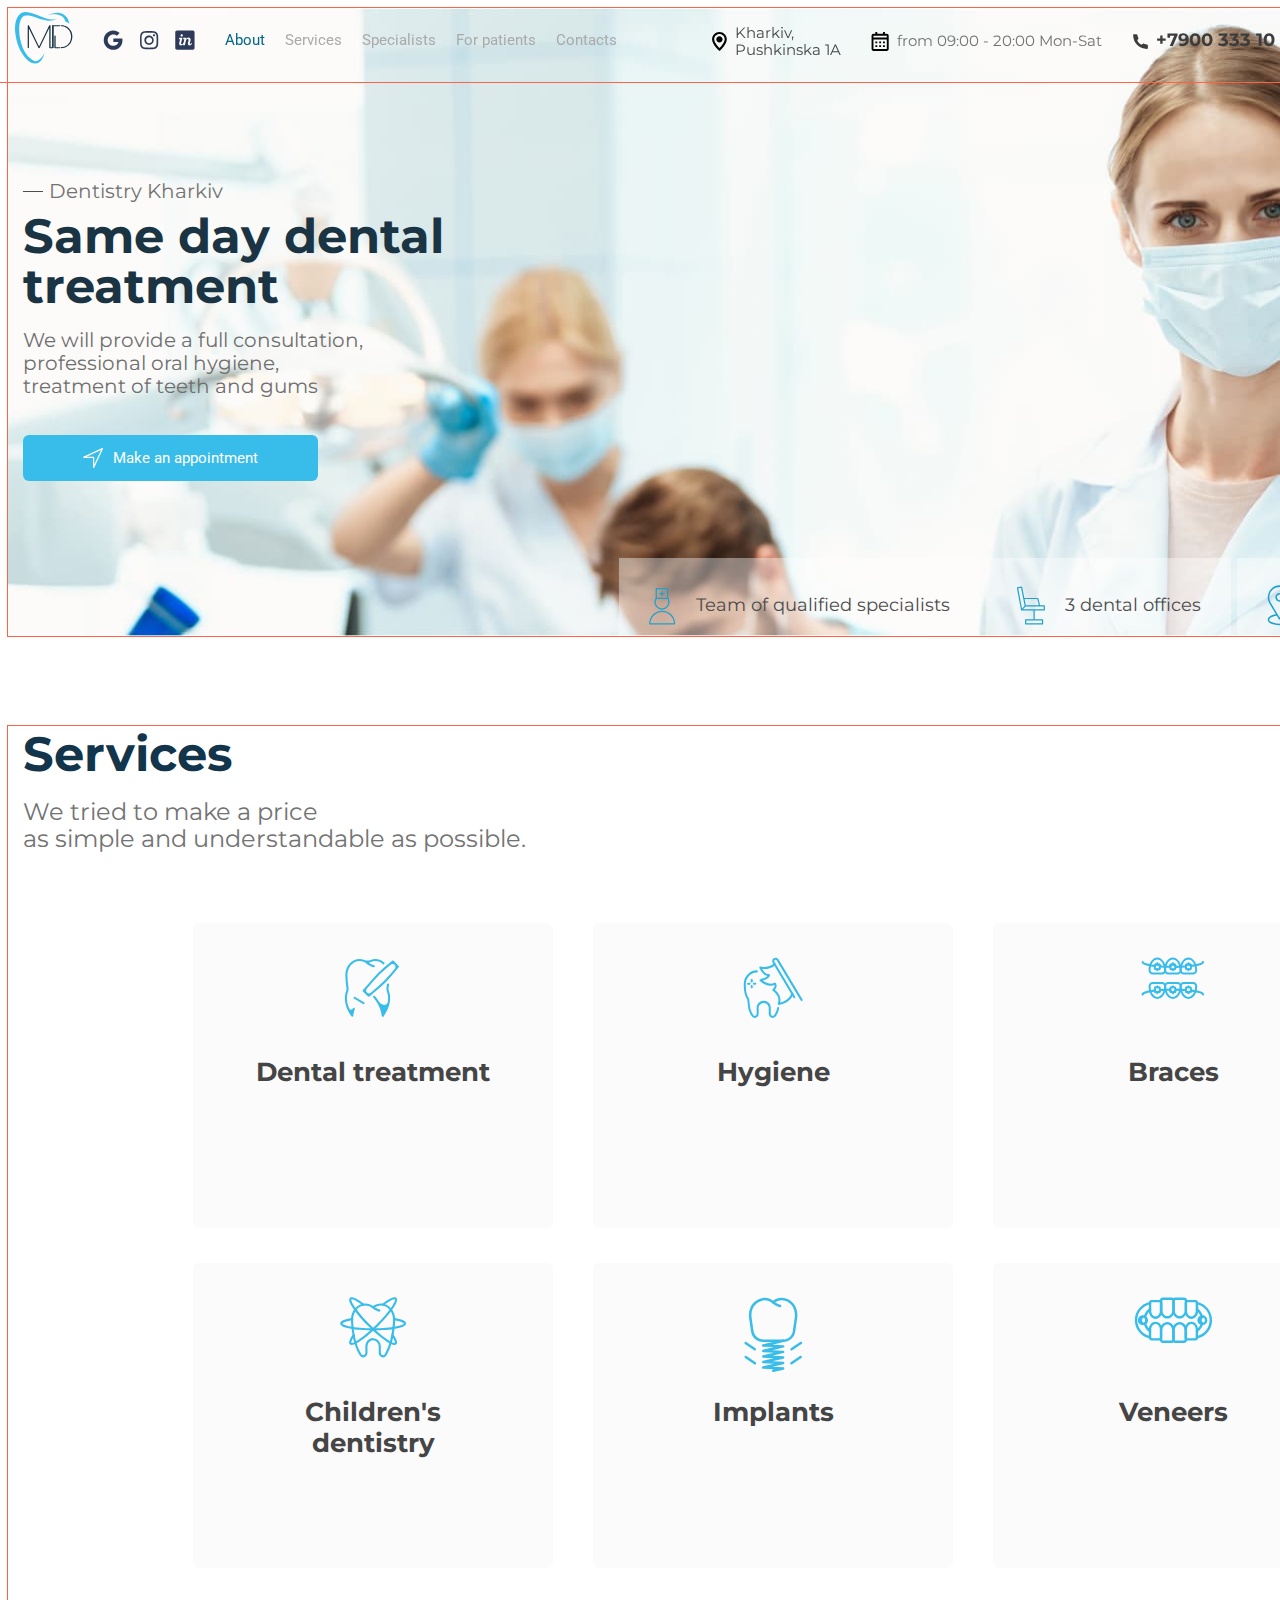
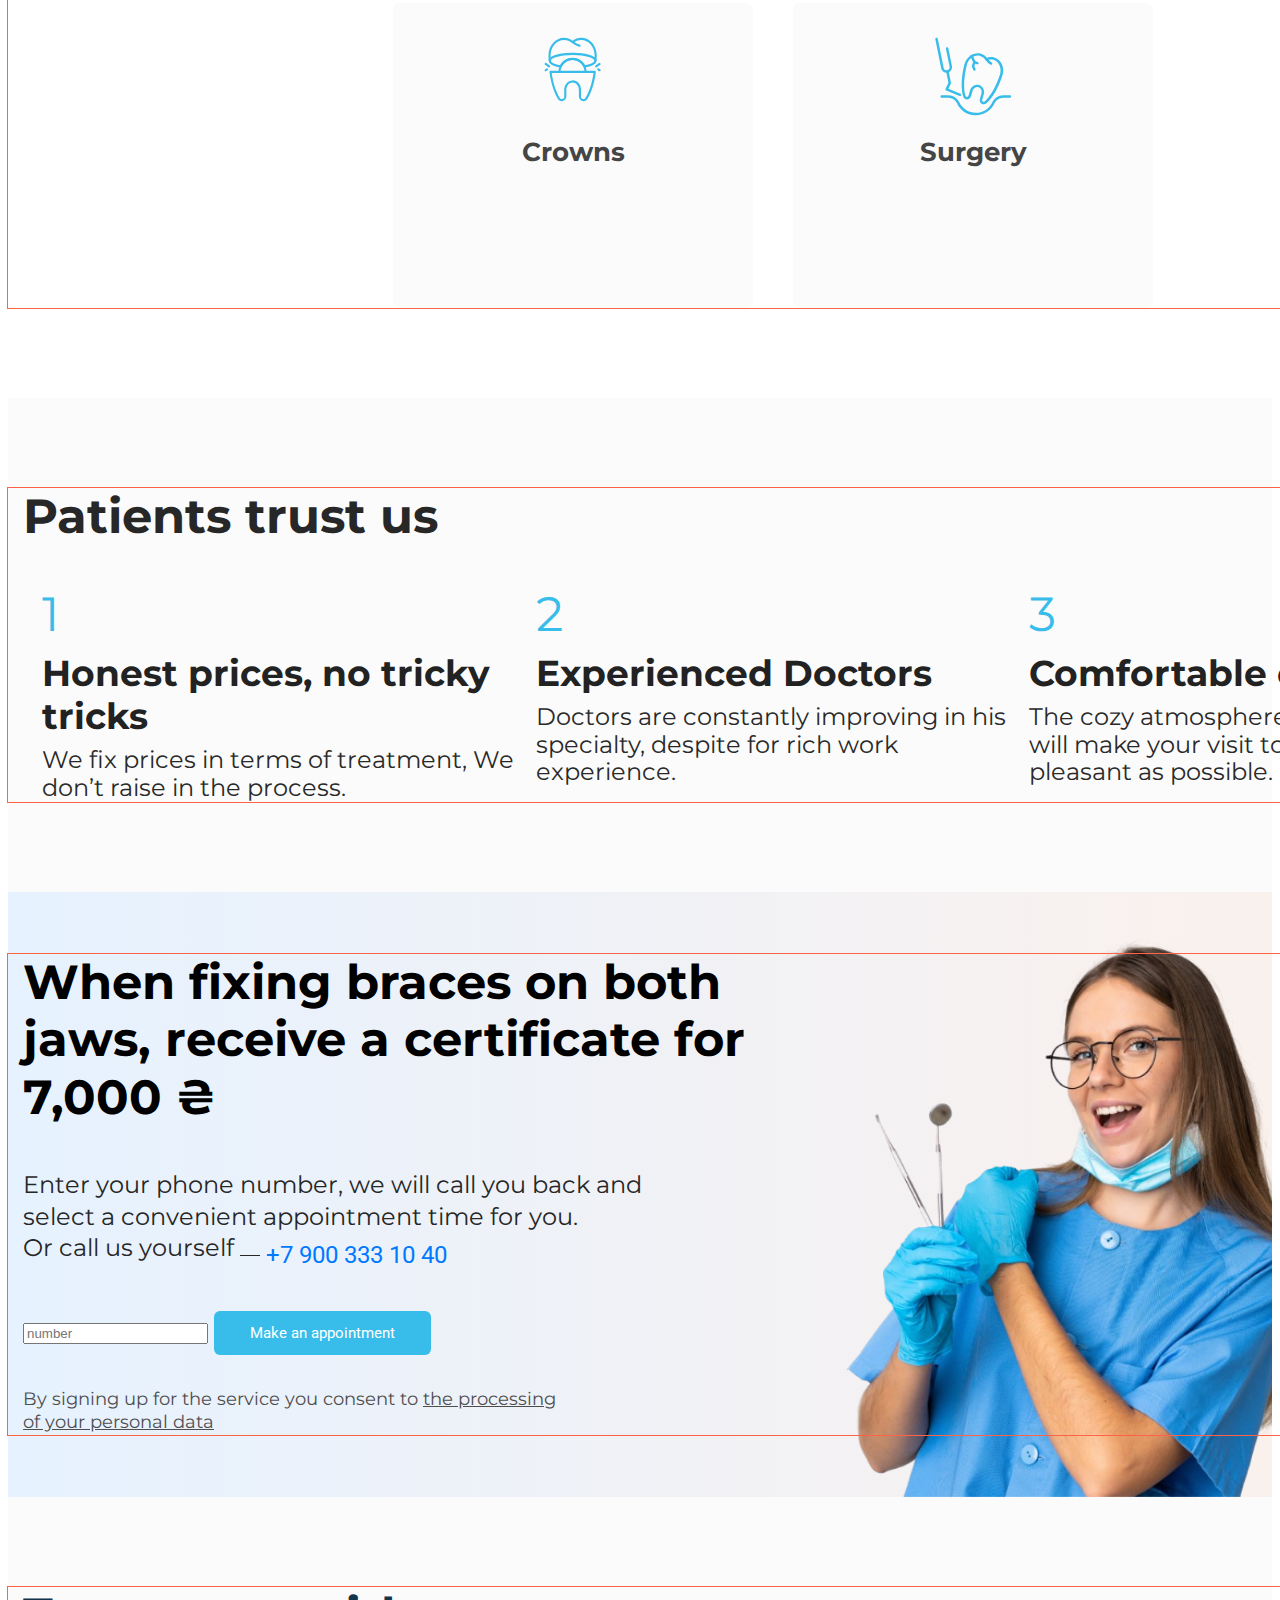
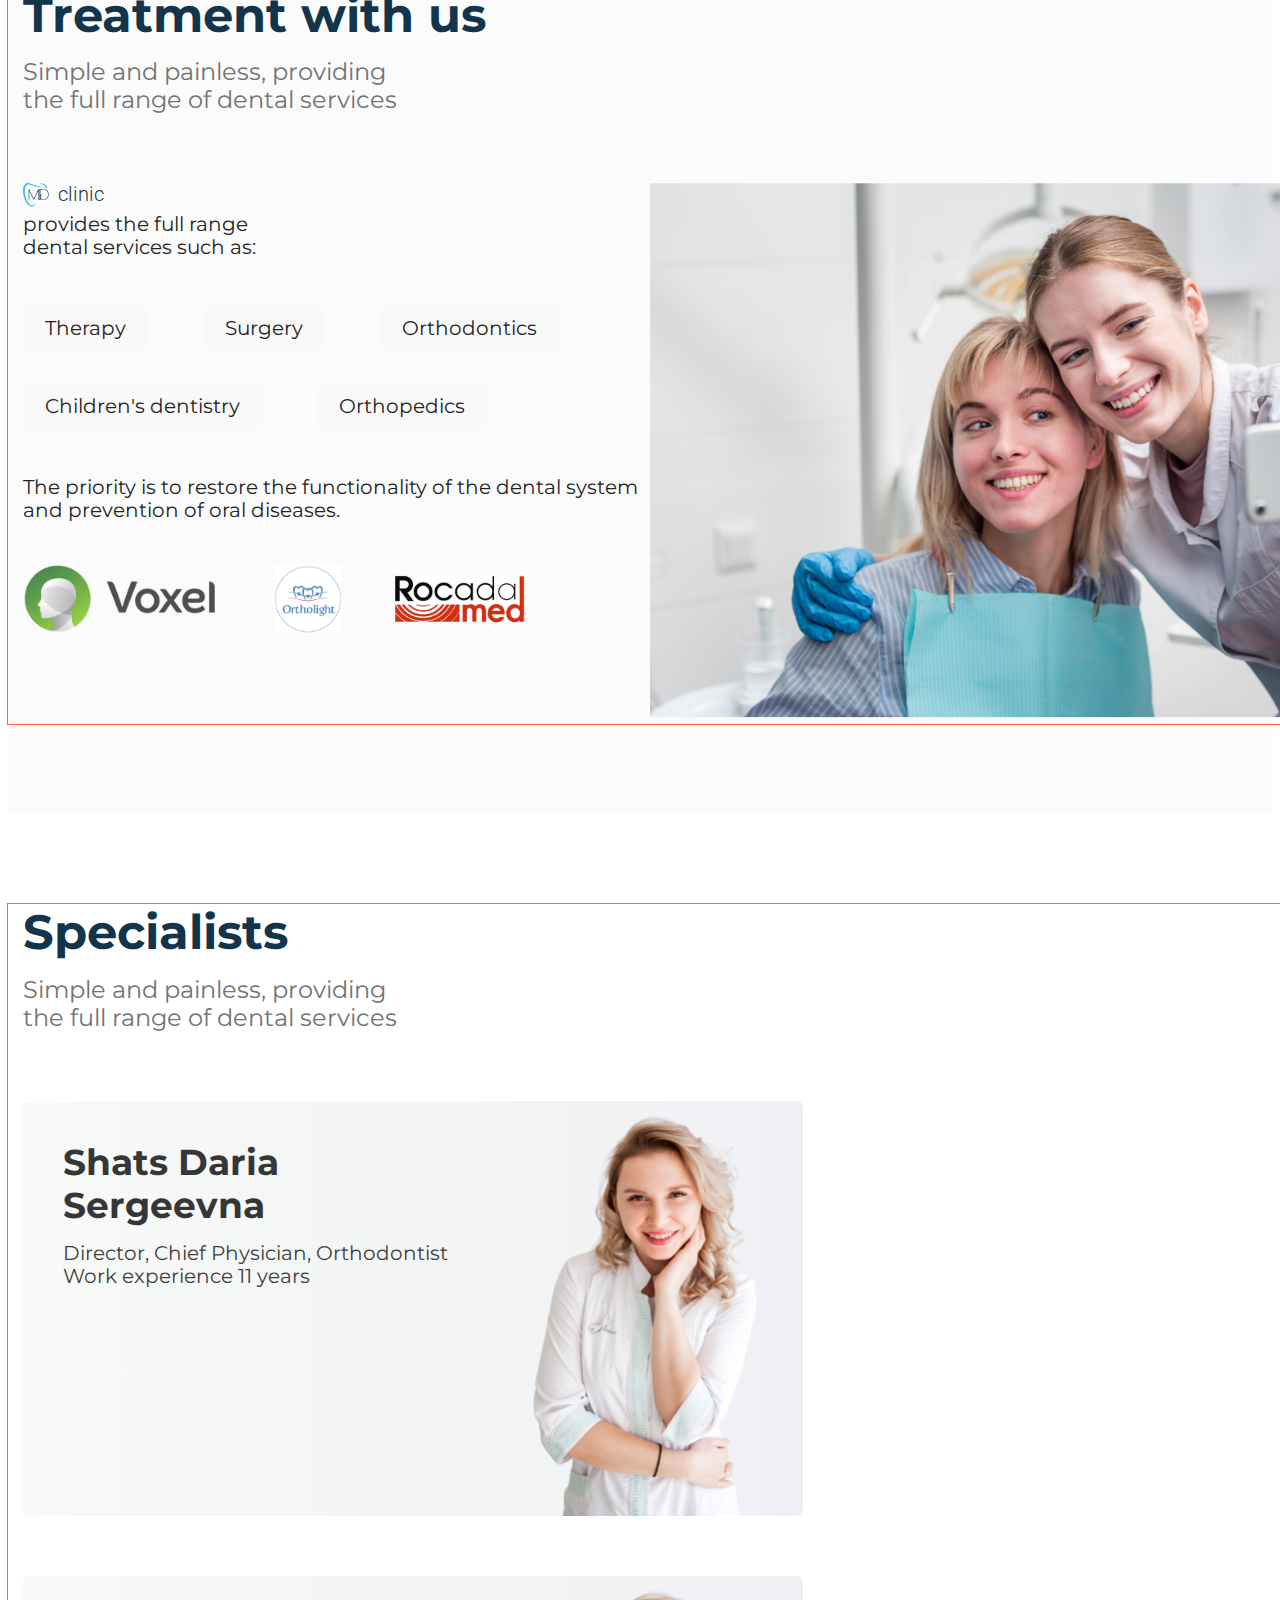
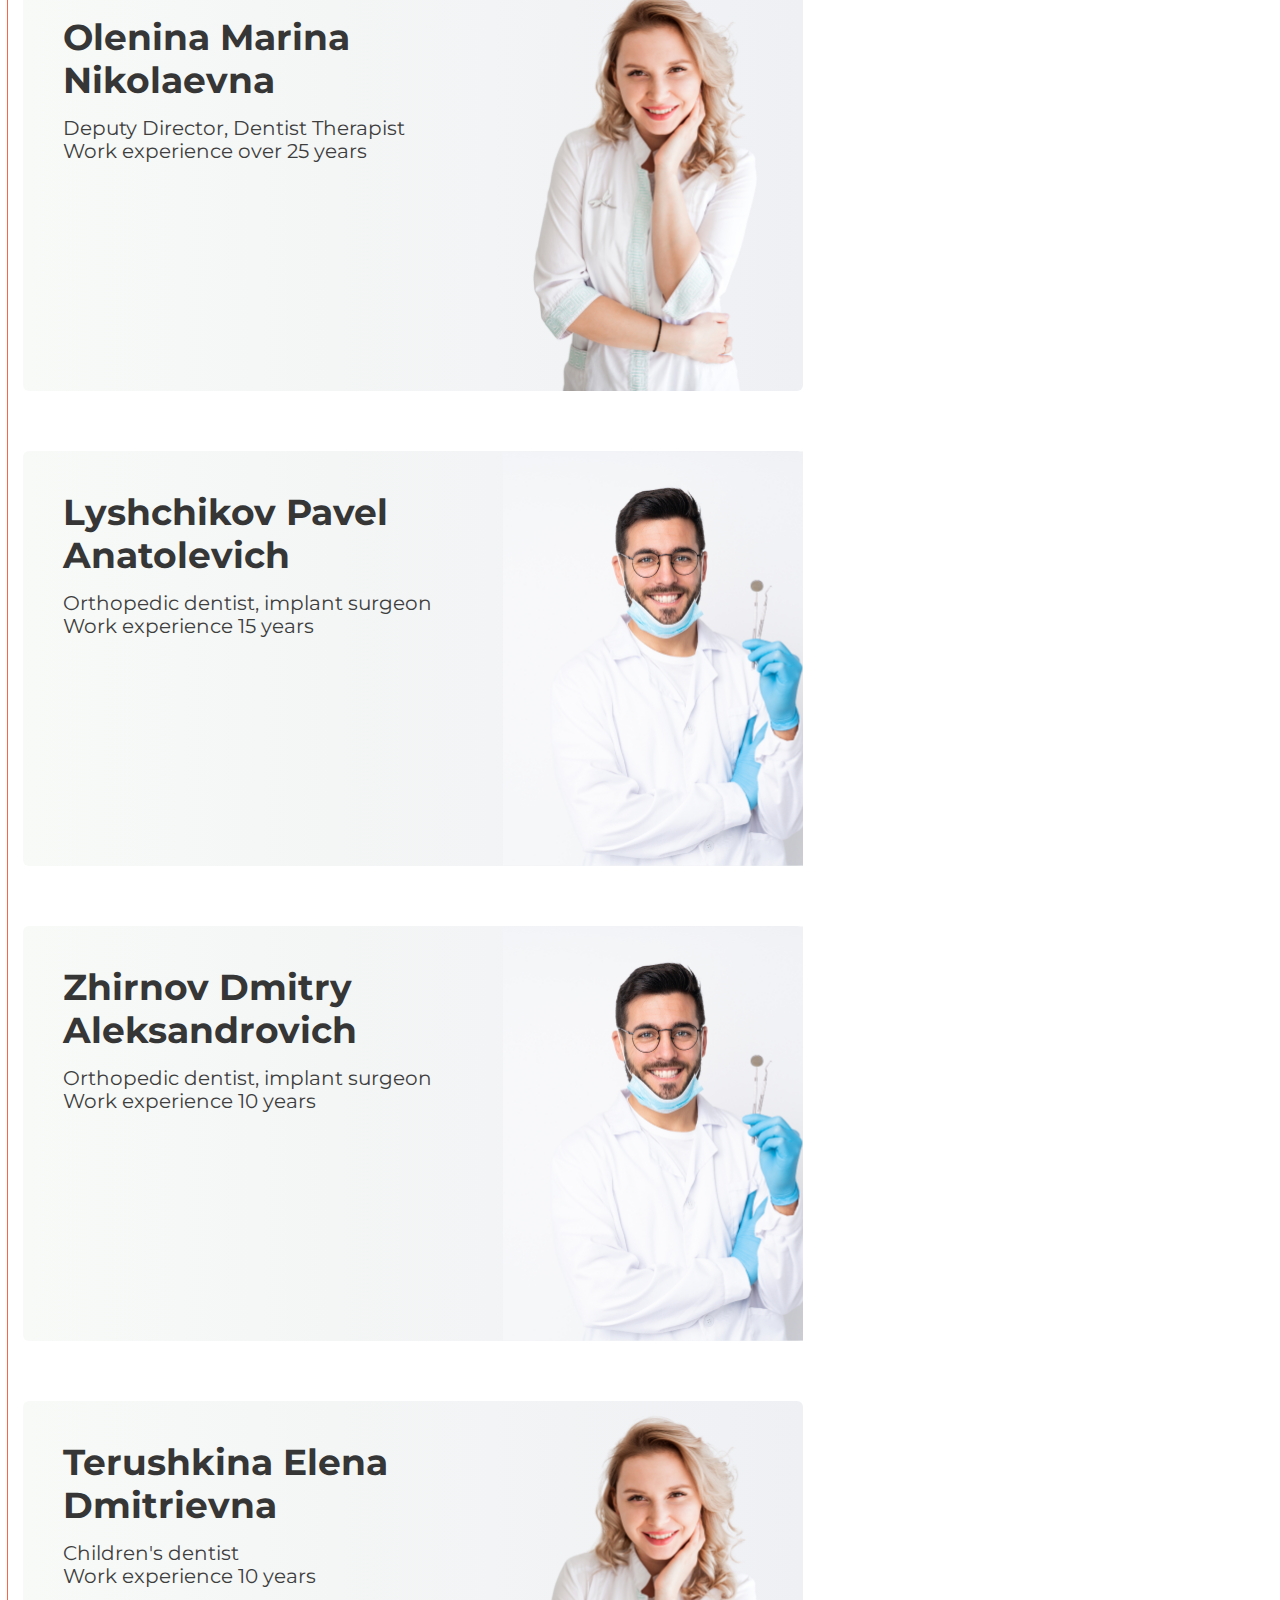
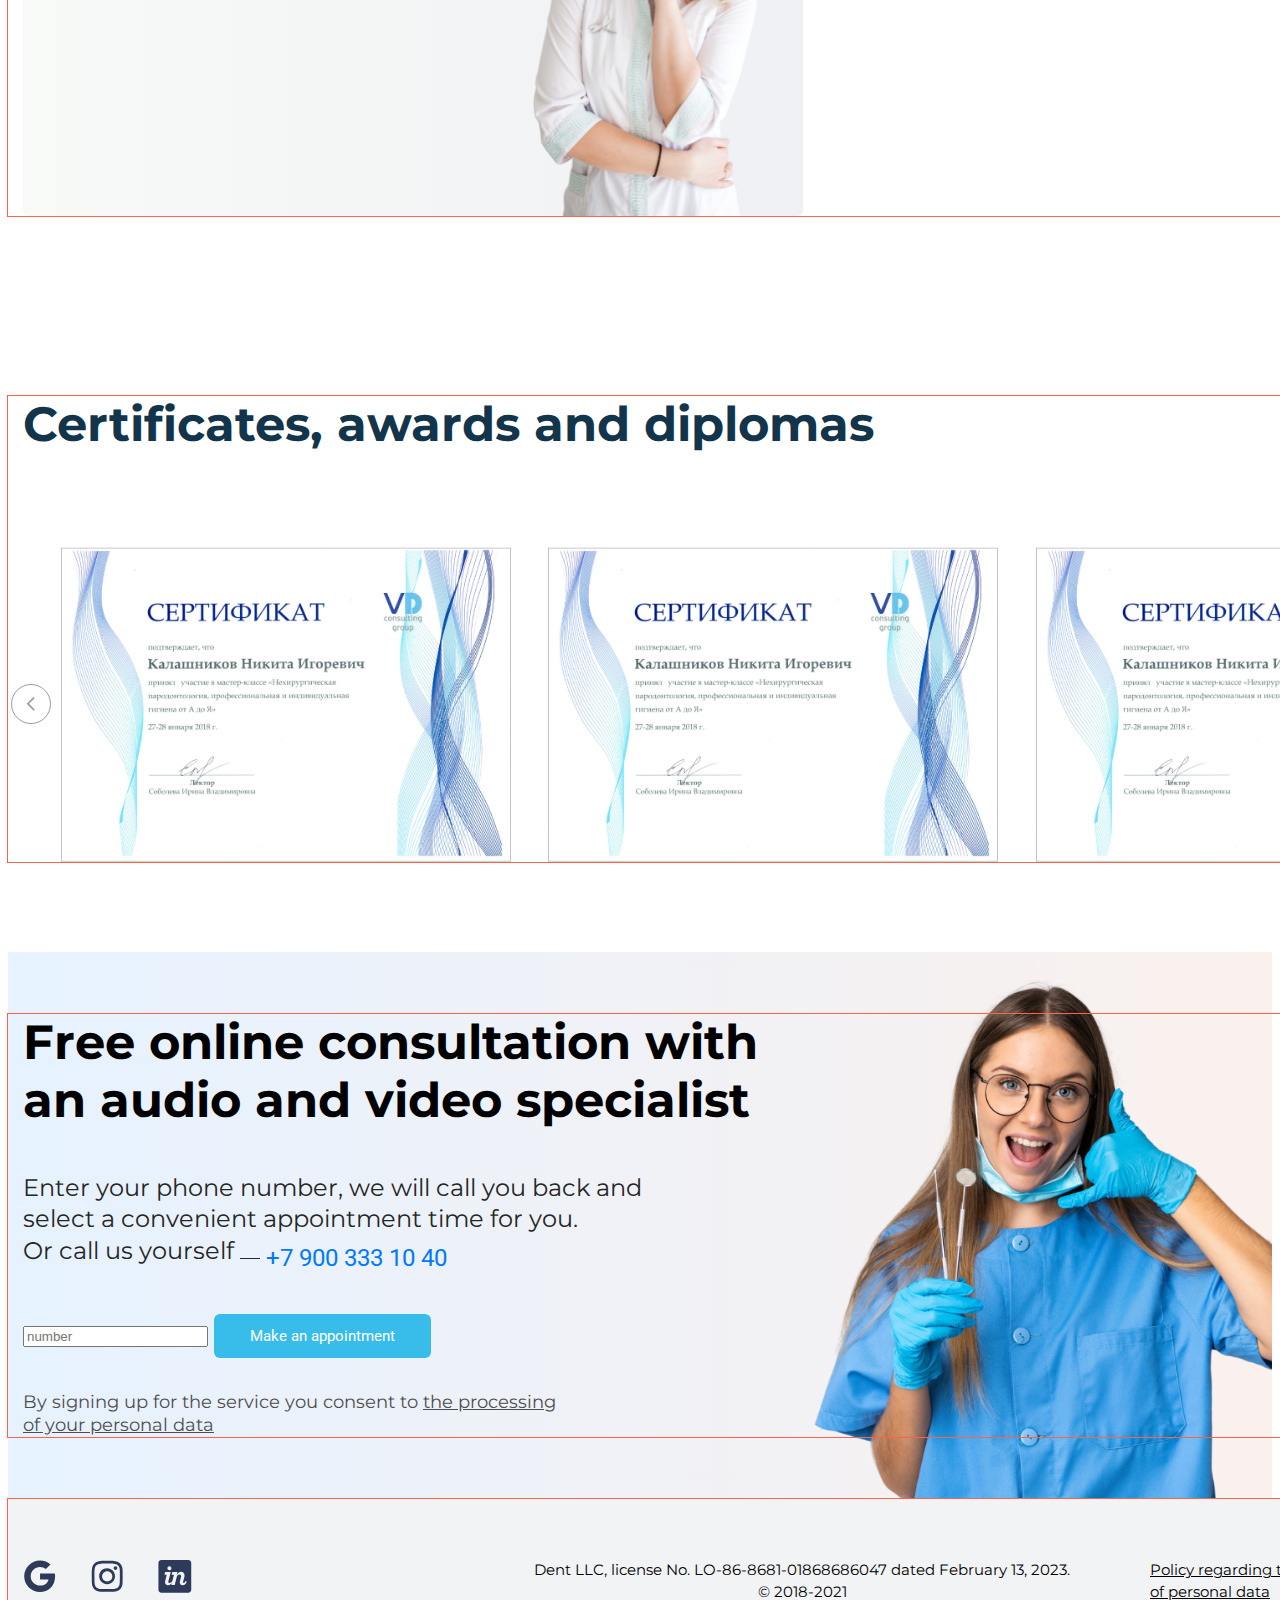
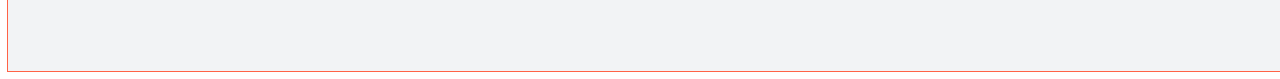
==== commit a6800ba6: "animated navigation and hero button" ====
--- a/index.html
+++ b/index.html
@@ -132,7 +132,13 @@
               treatment of teeth and gums
             </p>
             <button type="button" class="button primary btn" data-open-modal>
-              Make an appointment
+              <svg class="icon-btn" width="20" height="20">
+                <use href="./images/sprite.svg#icon-compass"></use>
+              </svg>
+              <svg class="icon-pencil" width="20" height="20">
+                <use href="./images/sprite.svg#icon-pencil"></use>
+              </svg>
+              <p>Make an appointment</p>
             </button>
 
             <ul class="hero-list list">
--- a/css/common.css
+++ b/css/common.css
@@ -32,6 +32,7 @@
   --icon-calendar-color: #2e3a59;
   --icon-phone-color: #1a3444;
   --icon-accent-color: #38bcea;
+  --timing-function: cubic-bezier(0.4, 0, 0.2, 1);
 }
 
 body {
--- a/css/styles.css
+++ b/css/styles.css
@@ -61,6 +61,25 @@
   text-decoration: none;
 }
 
+.site-nav .link::after{
+  content: '';
+
+  display: block;
+  width: 100%;
+  height: 2px;
+  border-radius: 2px;
+
+  background-color: var(--accent-text-color);
+
+  transform: scaleX(0);
+  transition: transform 250ms var(--timing-function);
+  
+}
+
+.site-nav .link:hover::after{
+  transform: scaleX(1);
+}
+
 .site-nav .link:hover,
 .site-nav .link:focus {
   color: var(--accent-text-color);
@@ -69,6 +88,8 @@
 .site-nav .link.current {
   color: var(--accent-text-color);
 }
+
+
 
 .contact-info {
   display: flex;
@@ -178,9 +199,77 @@
 }
 
 .hero .btn {
+  position: relative;
+  display: inline-flex;
+  align-items: center;
+  justify-content: center;
   width: 295px;
   margin-bottom: 77px;
-}
+  overflow: hidden;
+}
+
+.hero .icon-btn {
+  margin-right: 10px;
+  fill: var(--primary-white-color);
+
+  transition: transform 250ms cubic-bezier(0.4, 0, 0.2, 1);
+}
+
+.hero .btn:hover .icon-btn {
+  transform: translateY(-35px);
+}
+
+.hero .icon-pencil {
+  position: absolute;
+  top: 50%;
+  left: 57px;
+
+  transform: translateY(calc(-50% + 34px));
+
+  transition: transform 250ms cubic-bezier(0.4, 0, 0.2, 1);
+
+  fill: var(--primary-white-color);
+}
+
+.hero .btn:hover .icon-pencil  {
+  transform: translateY(-50%);
+}
+
+/* .hero .btn::before {
+  content: '';
+  display: inline-block;
+  margin-right: 5px;
+  width: 20px;
+  height: 20px;
+  background-color: red;
+  
+
+  transition: transform 250ms cubic-bezier(0.4, 0, 0.2, 1);
+} */
+
+/* .hero .btn:hover::before {
+  transform: translateY(-35px);
+} */
+
+/* .hero .btn:hover::after {
+  transform: translateY(-50%);
+} */
+
+/* .hero .btn::after{
+  content: '';
+  top: 50%;
+  left: 45px;
+  position: absolute;
+  display: inline-block;
+  margin-right: 5px;
+  width: 20px;
+  height: 20px;
+  background-color: yellow;
+
+  /* transform: translateY(calc(-50% + 35px)); */
+
+  /* transition: transform 250ms cubic-bezier(0.4, 0, 0.2, 1);
+} */ 
 
 .hero-list {
   display: flex;
@@ -260,10 +349,12 @@
   background-color: var(--accent-bg-color);
   color: var(--primary-white-color);
   border-color: transparent;
+
+  transition: background-color 250ms cubic-bezier(0.4, 0, 0.2, 1);
 }
 
 .button.primary:hover,
-.button.primary :focus {
+.button.primary:focus {
   background-color: var(--accent-text-color);
 }
 
@@ -272,6 +363,8 @@
 
   color: var(--accent-text-color);
   background-color: var(--primary-white-color);
+
+  transition: background-color 250ms cubic-bezier(0.4, 0, 0.2, 1);
 }
 
 .button.secondary:hover,
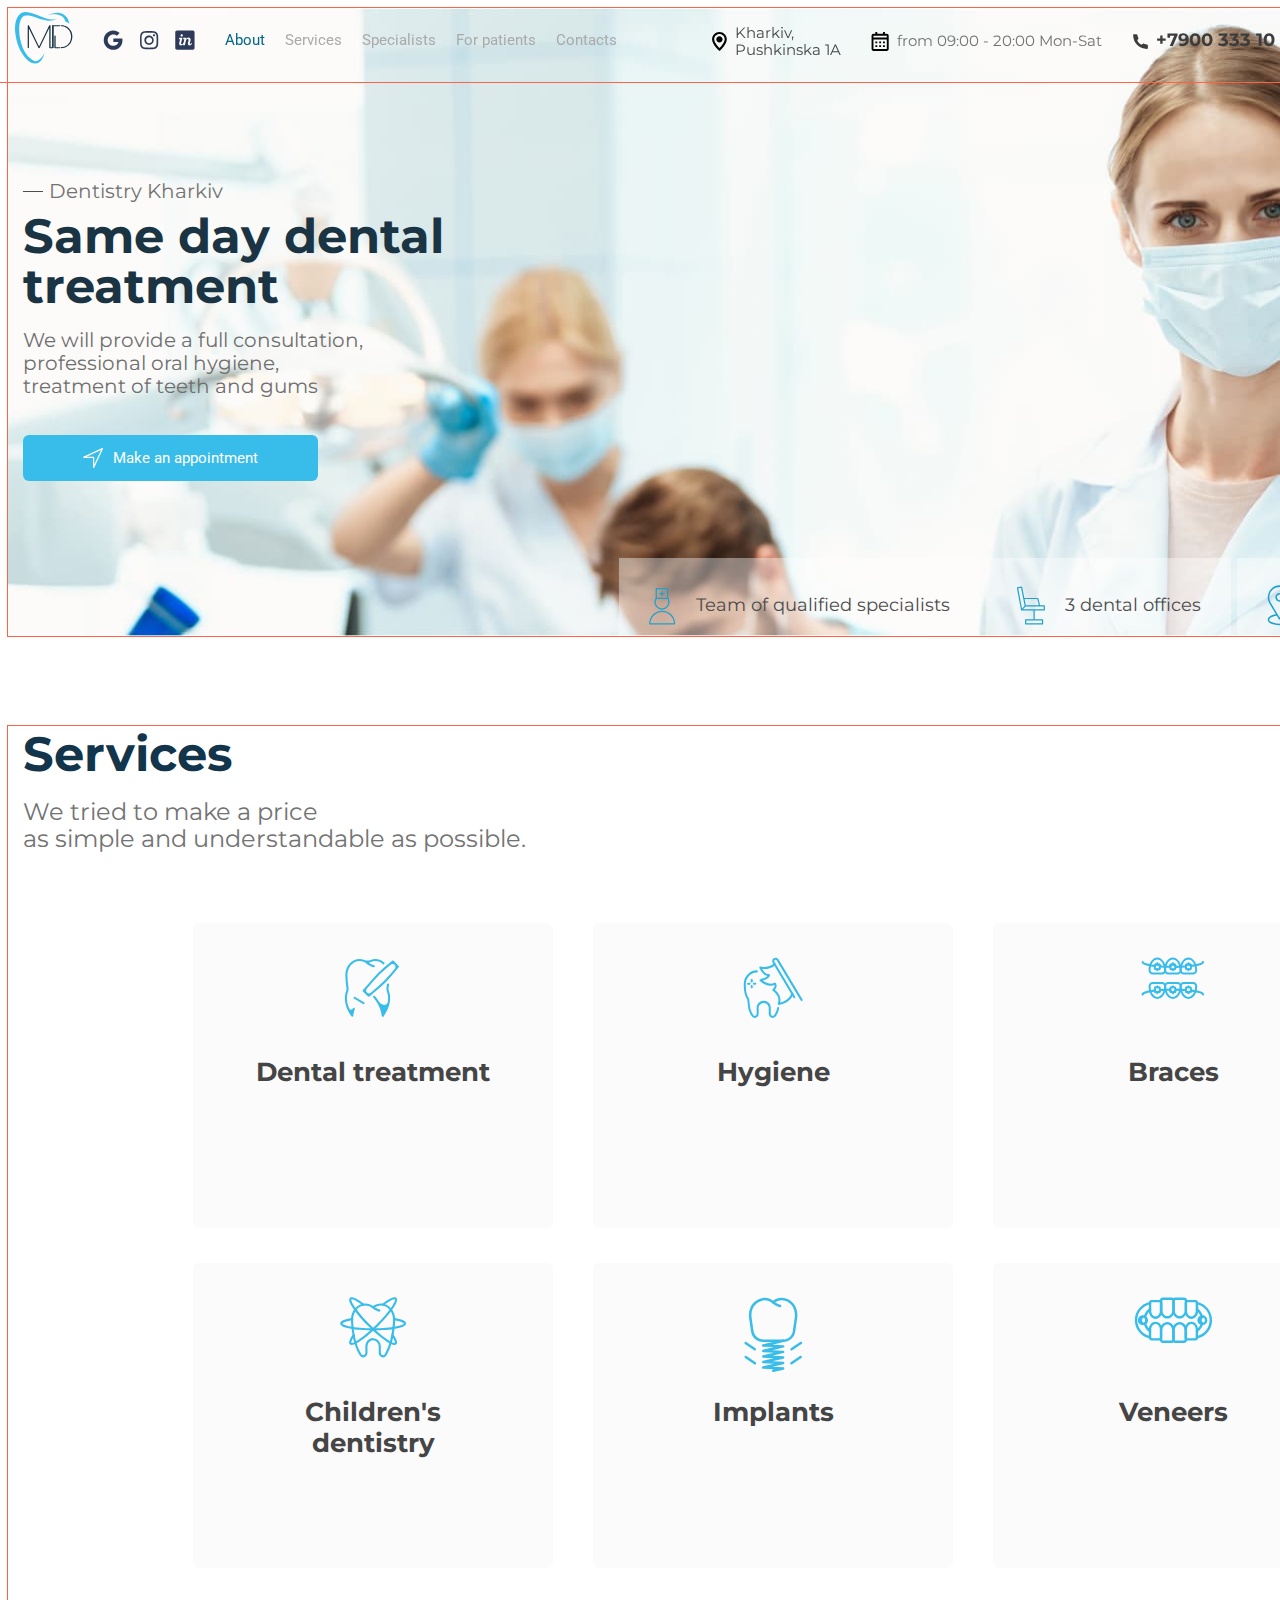
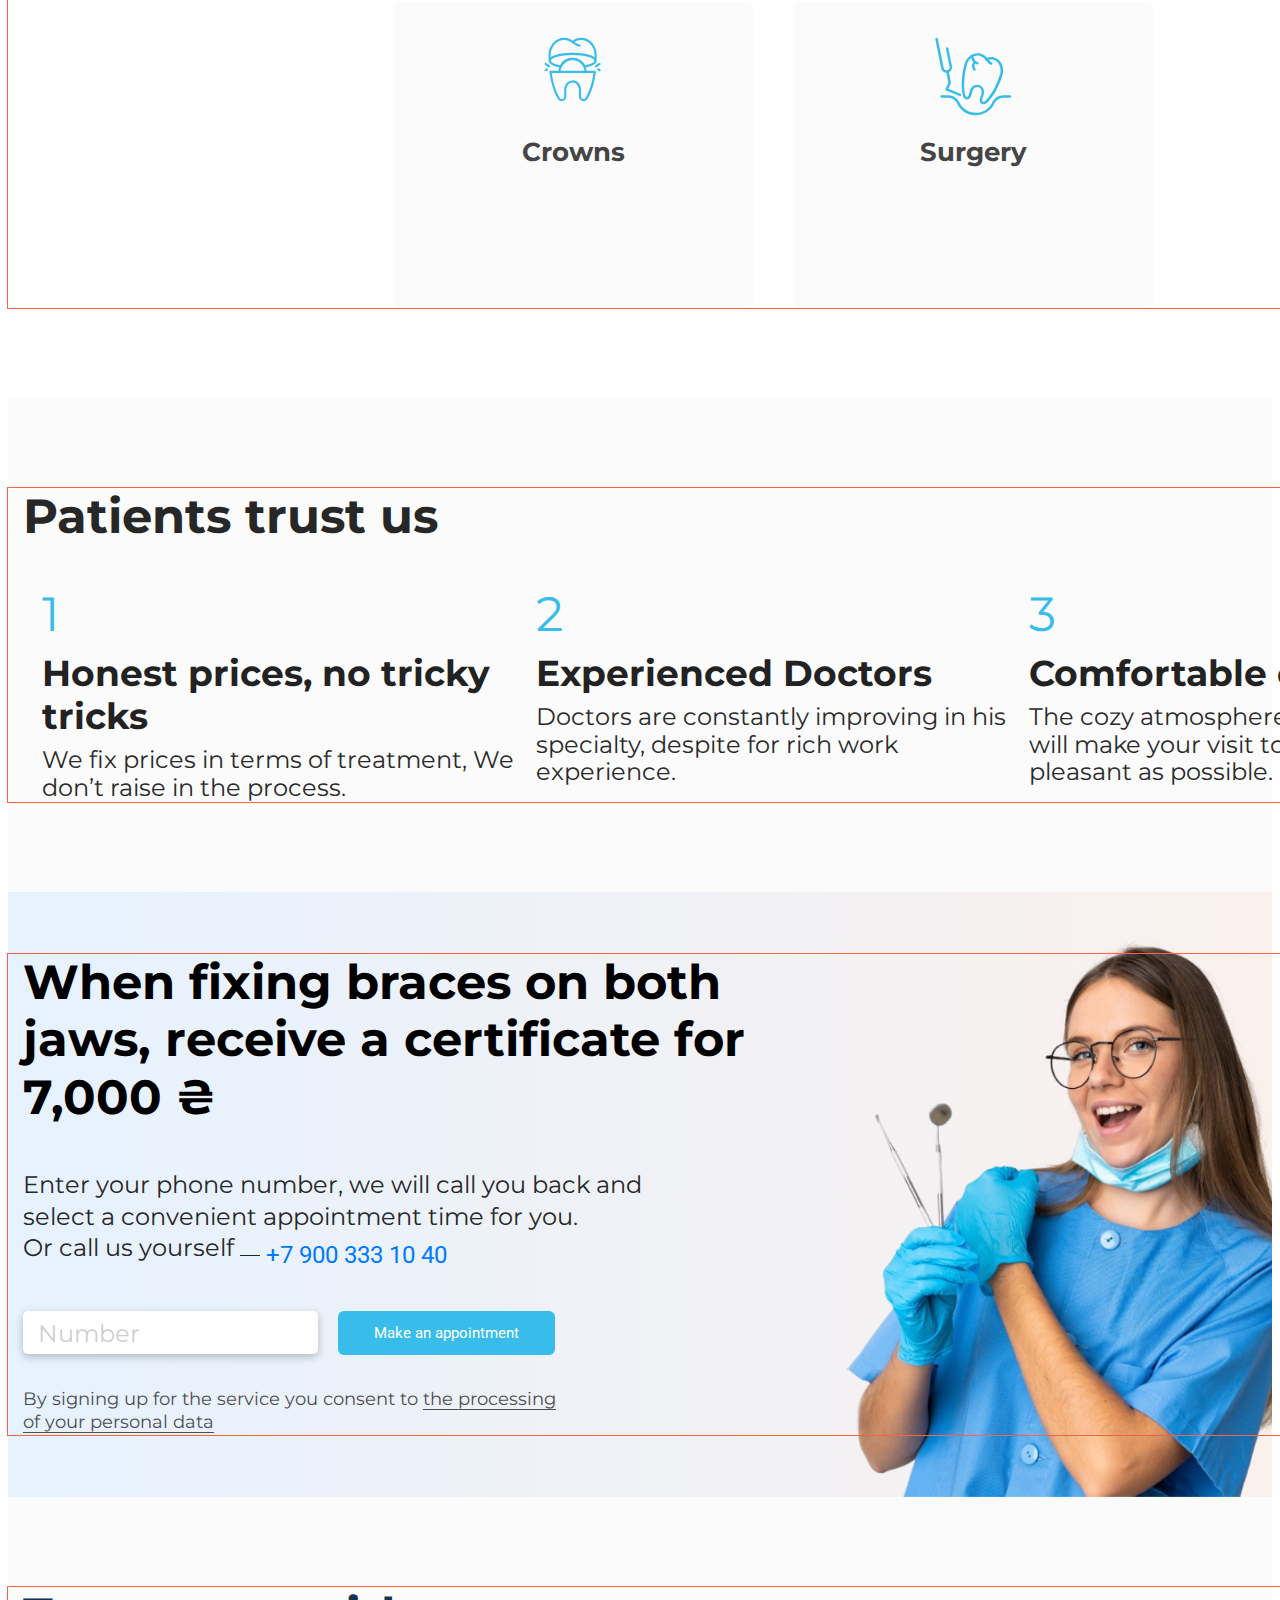
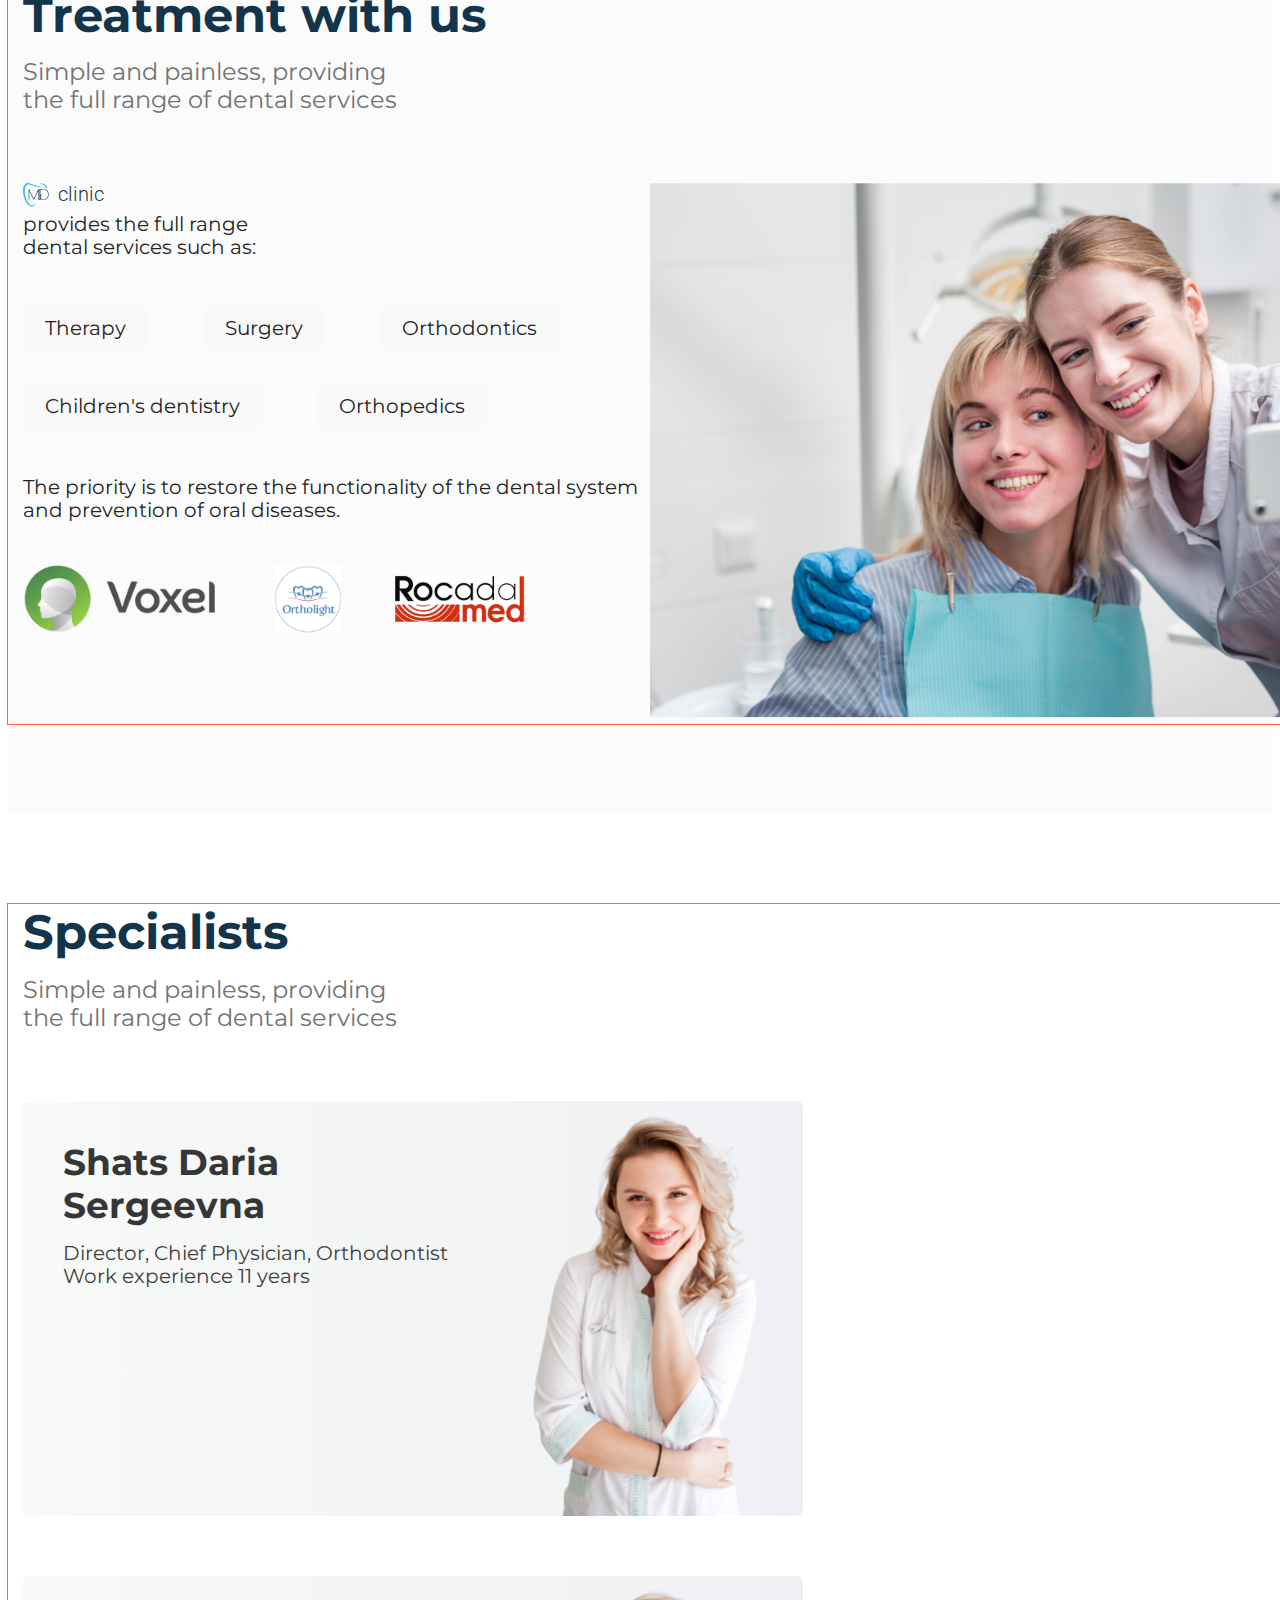
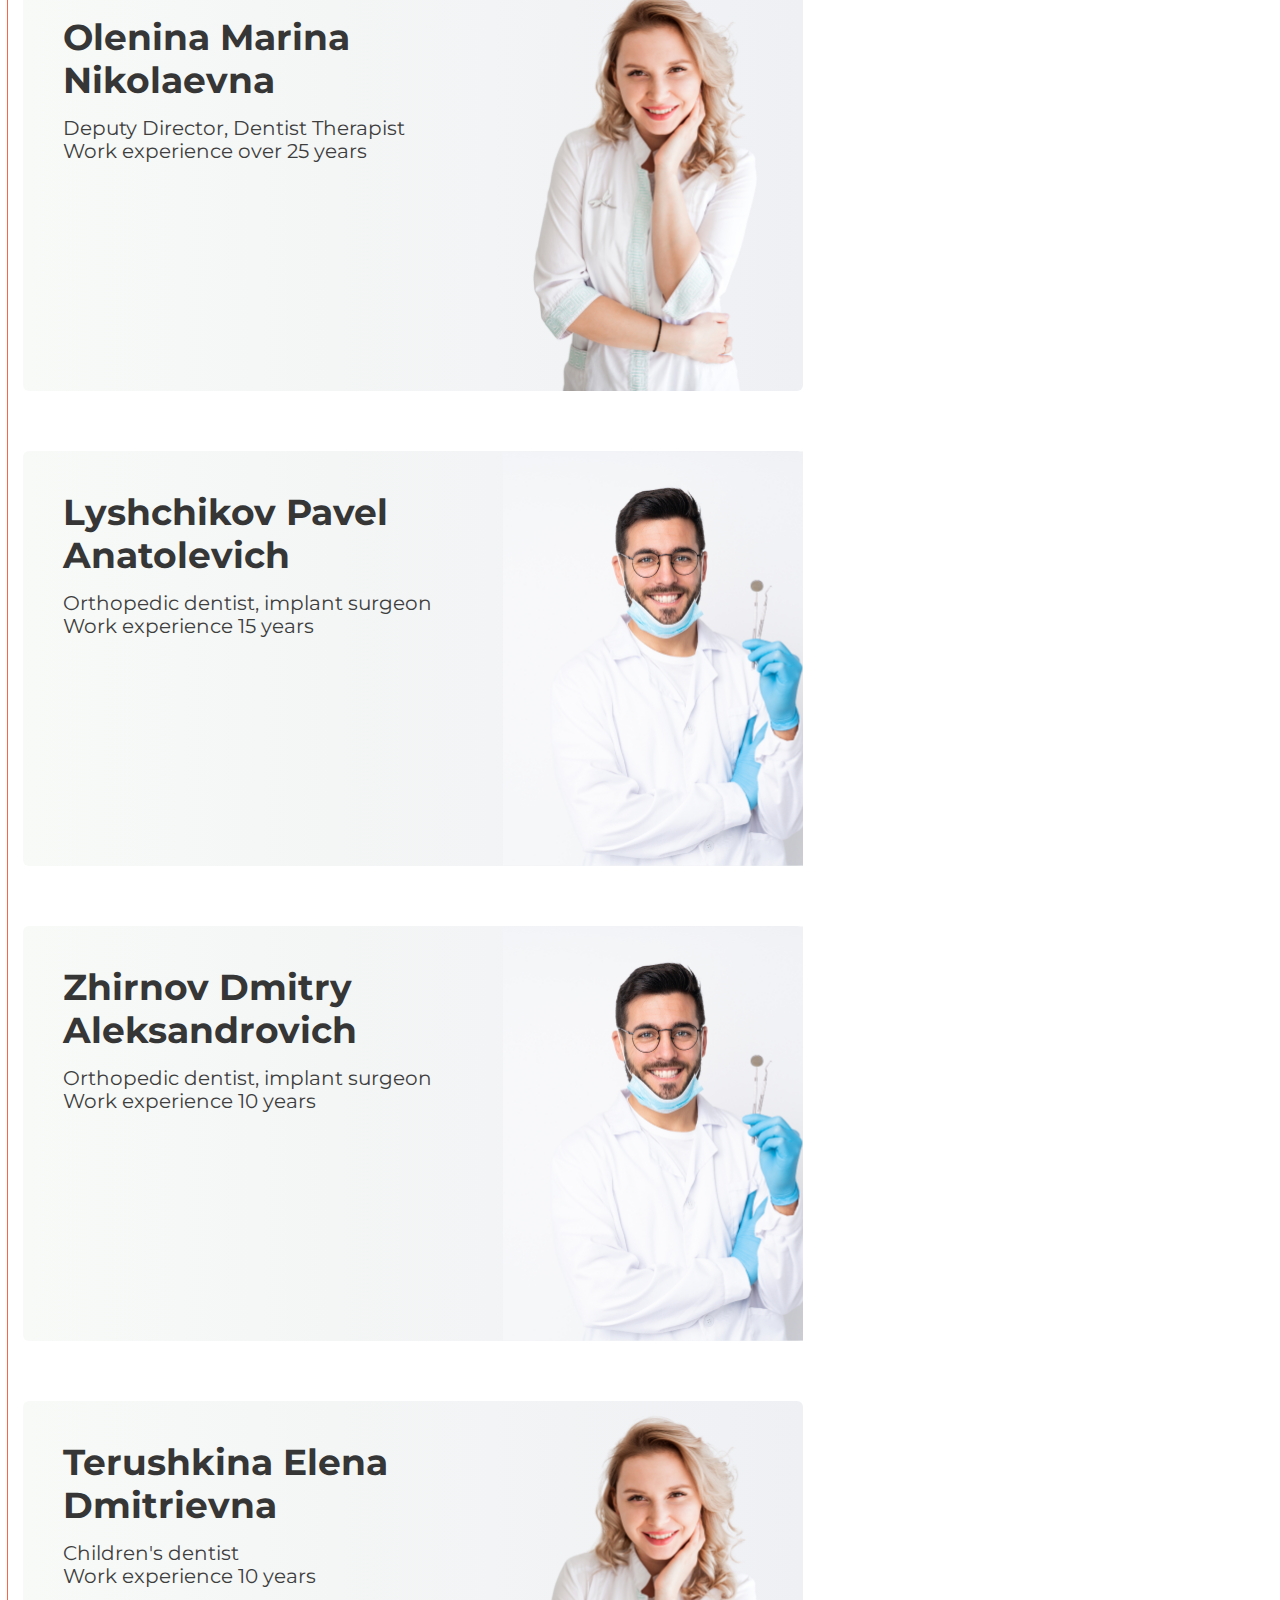
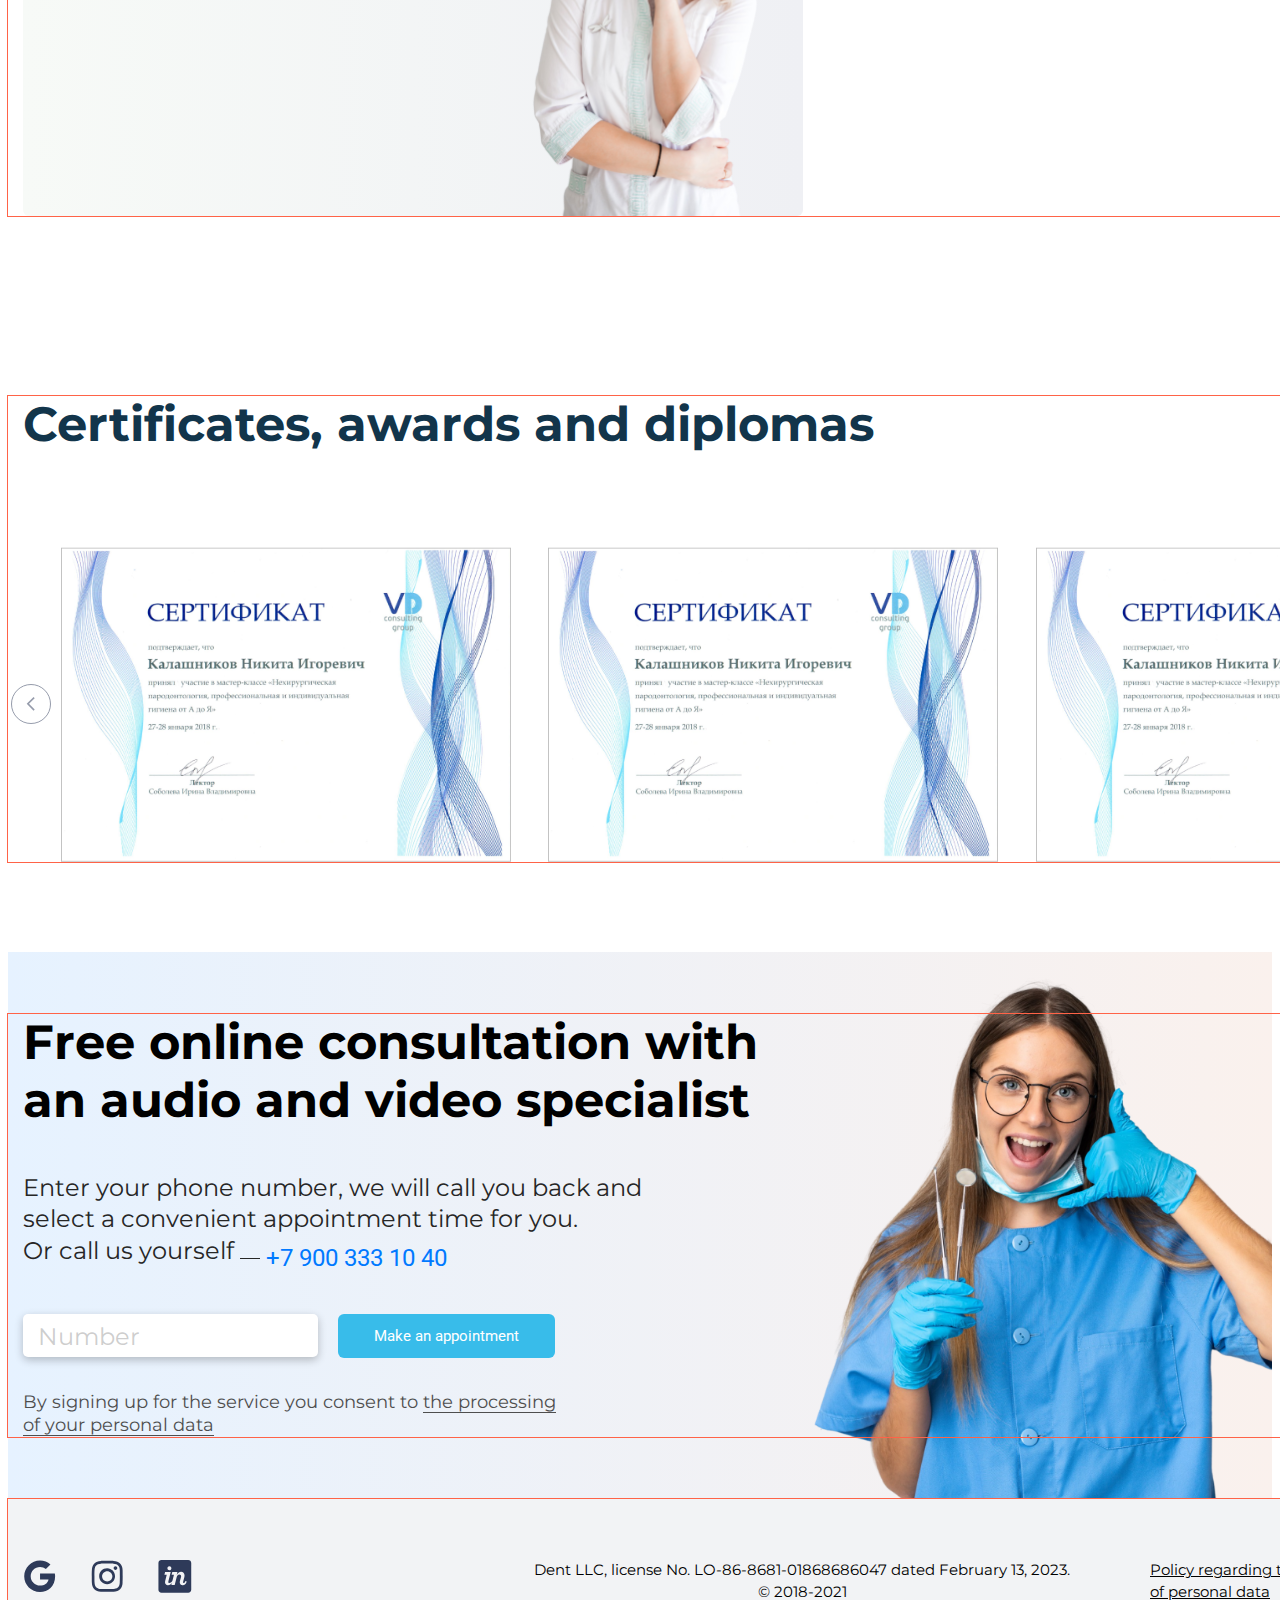
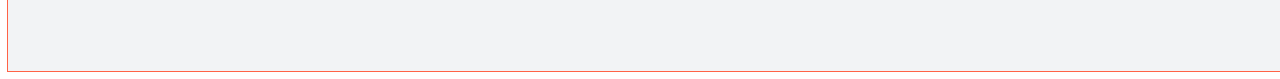
==== commit 74dc8260: "finished contact form" ====
--- a/index.html
+++ b/index.html
@@ -22,6 +22,8 @@
     <script type="module" src="./index.js"></script>
     <script type="module" src="./js/dataModal.js"></script>
     <script type="module" src="./js/header-scroll.js"></script>
+    <script type="module" src="./js/speakerForm.js"></script>
+    <script type="module" src="./js/placeholder.js"></script>
   </head>
   <body data-page>
     <!-- Header -->
@@ -78,10 +80,10 @@
 
         <nav>
           <ul class="site-nav list">
-            <li class="item"><a href="#about" class="link current">About</a></li>
+            <li class="item"><a href="./index.html" class="link current">About</a></li>
             <li class="item"><a href="#services" class="link">Services</a></li>
             <li class="item"><a href="#specialists" class="link">Specialists</a></li>
-            <li class="item"><a href="#forpatients" class="link">For patients</a></li>
+            <li class="item"><a href="./forPatients.html" class="link">For patients</a></li>
             <li class="item"><a href="" class="link">Contacts</a></li>
           </ul>
         </nav>
@@ -321,8 +323,33 @@
               >
             </p>
 
-            <form class="form">
-              <input type="text" placeholder="number" />
+            <form class="contact-form">
+              <div class="contact-form-field">
+                <input
+                  class="contact-form-input"
+                  type="tel"
+                  minlength="10"
+                  maxlength="13"
+                  placeholder=" "
+                  name="contactNumb"
+                />
+                <span class="contact-form-label">Number</span>
+                <svg class="contact-form-valid-icon" width="20" height="20">
+                  <use
+                    class="contact-form-success"
+                    href="./images/sprite.svg#icon-checkmark"
+                    width="20"
+                    height="20"
+                  ></use>
+                  <use
+                    class="contact-form-error"
+                    href="./images/sprite.svg#icon-cross"
+                    width="20"
+                    height="20"
+                  ></use>
+                </svg>
+              </div>
+
               <button type="submit" class="button primary">Make an appointment</button>
             </form>
 
@@ -530,8 +557,33 @@
               >
             </p>
 
-            <form class="form">
-              <input type="text" placeholder="number" />
+            <form class="contact-form">
+              <div class="contact-form-field">
+                <input
+                  class="contact-form-input"
+                  type="tel"
+                  minlength="10"
+                  maxlength="13"
+                  placeholder=" "
+                  name="contactNumb"
+                />
+                <span class="contact-form-label">Number</span>
+                <svg class="contact-form-valid-icon" width="20" height="20">
+                  <use
+                    class="contact-form-success"
+                    href="./images/sprite.svg#icon-checkmark"
+                    width="20"
+                    height="20"
+                  ></use>
+                  <use
+                    class="contact-form-error"
+                    href="./images/sprite.svg#icon-cross"
+                    width="20"
+                    height="20"
+                  ></use>
+                </svg>
+              </div>
+
               <button type="submit" class="button primary">Make an appointment</button>
             </form>
 
@@ -619,6 +671,7 @@
       </div>
     </footer>
 
+    <!-- Modal -->
     <div class="backdrop is-hidden" data-backdrop>
       <div class="modal">
         <button class="modal-btn" data-close-modal>
@@ -626,6 +679,157 @@
             <use href="./images/sprite.svg#icon-close"></use>
           </svg>
         </button>
+
+        <!-- <form class="form">
+          <label class="form-field" for="name">
+            <input
+              class="form-input"
+              type="text"
+              name="name"
+              id="name"
+              placeholder=" "
+              data-placeholder="Ernesto Bombello"
+            />
+            <span class="form-label">Name</span>
+          </label>
+
+          <label class="form-field" for="name">
+           <input
+              class="form-input"
+              type="email"
+              name="email"
+              id="email"
+              placeholder=" "
+              data-placeholder="ernesto@mail.com"
+            />
+            <span class="form-label">Email</span>
+          </label>
+          <button type="submit">Submit</button>
+          <button type="reset">Reset</button>
+        </form> -->
+
+        <form class="register-form js-speaker-form" autocomplete="off">
+          <strong class="register-form-title">Leave your details and we will call you back</strong>
+          <div class="register-form-group" role="group">
+            <label class="register-form-field">
+              <input
+                class="register-form-input"
+                type="text"
+                name="name"
+                placeholder=" "
+                data-placeholder="Cat Black"
+                minlength="3"
+                required
+              />
+              <span class="register-form-label">Name*</span>
+              <svg class="register-form-icon" width="20" height="20">
+                <use href="./images/sprite.svg#icon-user"></use>
+              </svg>
+              <svg class="register-form-valid-icon" width="20" height="20">
+                <use
+                  class="register-form-success"
+                  href="./images/sprite.svg#icon-checkmark"
+                  width="20"
+                  height="20"
+                ></use>
+                <use
+                  class="register-form-error"
+                  href="./images/sprite.svg#icon-cross"
+                  width="20"
+                  height="20"
+                ></use>
+              </svg>
+            </label>
+
+            <label class="register-form-field">
+              <input
+                class="register-form-input"
+                type="tel"
+                name="phone"
+                placeholder=" "
+                minlength="10"
+                maxlength="13"
+                required
+              />
+              <span class="register-form-label">Phone*</span>
+              <svg class="register-form-icon" width="20" height="20">
+                <use href="./images/sprite.svg#icon-mobile"></use>
+              </svg>
+              <svg class="register-form-valid-icon" width="20" height="20">
+                <use
+                  class="register-form-success"
+                  href="./images/sprite.svg#icon-checkmark"
+                  width="20"
+                  height="20"
+                ></use>
+                <use
+                  class="register-form-error"
+                  href="./images/sprite.svg#icon-cross"
+                  width="20"
+                  height="20"
+                ></use>
+              </svg>
+            </label>
+
+            <label class="register-form-field">
+              <input
+                class="register-form-input"
+                type="email"
+                name="email"
+                placeholder=" "
+                required
+              />
+              <span class="register-form-label">Email*</span>
+              <svg class="register-form-icon" width="20" height="20">
+                <use href="./images/sprite.svg#icon-mail"></use>
+              </svg>
+              <svg class="register-form-valid-icon" width="20" height="20">
+                <use
+                  class="register-form-success"
+                  href="./images/sprite.svg#icon-checkmark"
+                  width="20"
+                  height="20"
+                ></use>
+                <use
+                  class="register-form-error"
+                  href="./images/sprite.svg#icon-cross"
+                  width="20"
+                  height="20"
+                ></use>
+              </svg>
+            </label>
+
+            <label class="register-form-field">
+              <textarea
+                class="register-form-textarea"
+                name="comment"
+                cols="30"
+                rows="10"
+                placeholder=" "
+              ></textarea>
+              <span class="register-form-label">Comment</span>
+            </label>
+          </div>
+
+          <label class="register-form-agreement">
+            <input
+              class="register-form-checkbox visually-hidden"
+              type="checkbox"
+              name="agreement"
+            />
+            <svg class="register-icon" width="20" height="20">
+              <use class="icon-unchecked" href="./images/sprite.svg#icon-unchecked"></use>
+              <use class="icon-checked" href="./images/sprite.svg#icon-checked"></use>
+            </svg>
+            <span class="register-form-agreement-text "
+              >I agree to the newsletter and accept
+              <a class="register-form-agreement-link" href="">The terms of the agreement</a></span
+            >
+          </label>
+
+          <button class="button primary btn" type="submit">Send</button>
+          <button class="button secondary" type="submit">Reset</button>
+        </form>
       </div>
     </div>
   </body>
--- a/css/common.css
+++ b/css/common.css
@@ -25,6 +25,9 @@
   --dark-bg-color: rgba(111, 111, 111, 1);
   --treatment-bg-color: #f9f9f9;
   --services-bg-color: rgba(251, 251, 251, 1);
+
+  --border-color: rgba(115, 115, 115, 1);
+  --border-accent-color: rgba(0, 121, 255, 1);
 
   --icon-color: #2e3a59;
   --secondary-icon-color: #20a0cd;
@@ -100,8 +103,54 @@
   cursor: pointer;
 
   opacity: 0.5;
+
+  transition: opacity 250ms var(--timing-function);
 }
 
 .slider-icon{
   fill: #2E3A59;
 }
+
+.visually-hidden{
+  position: absolute;
+  white-space: nowrap;
+  width: 1px;
+  height: 1px;
+  overflow: hidden;
+  border: 0;
+  padding: 0;
+  clip: rect(0 0 0 0);
+  clip-path: inset(50%);
+  margin: -1px;
+}
+
+/* Icons for validation */
+
+.register-form-valid-icon,
+.contact-form-valid-icon {
+  position: absolute;
+  top: 50%;
+  right: 15px;
+
+  transform: translateY(-50%);
+}
+
+.register-form-success,
+.register-form-error,
+.contact-form-success,
+.contact-form-error {
+  opacity: 0;
+  transform: scale(0.4);
+  transform-origin: center;
+  transition: opacity 250ms var(--timing-function), transform 250ms var(--timing-function);
+}
+
+.register-form-error,
+.contact-form-error {
+  fill: red;
+}
+
+.register-form-success,
+.contact-form-success {
+  fill: green;
+}
--- a/css/styles.css
+++ b/css/styles.css
@@ -34,6 +34,8 @@
 
 .social-icon {
   fill: var(--icon-color);
+
+  transition: fill 250ms var(--timing-function);
 }
 
 .social-icon:hover,
@@ -61,7 +63,7 @@
   text-decoration: none;
 }
 
-.site-nav .link::after{
+.site-nav .link::after {
   content: '';
 
   display: block;
@@ -72,11 +74,11 @@
   background-color: var(--accent-text-color);
 
   transform: scaleX(0);
-  transition: transform 250ms var(--timing-function);
-  
-}
-
-.site-nav .link:hover::after{
+  transition: transform 250ms var(--timing-function), color 250ms var(--timing-function);
+}
+
+.site-nav .link:hover::after,
+.site-nav .link:focus::after {
   transform: scaleX(1);
 }
 
@@ -88,8 +90,6 @@
 .site-nav .link.current {
   color: var(--accent-text-color);
 }
-
-
 
 .contact-info {
   display: flex;
@@ -135,6 +135,8 @@
   font-size: 18px;
   line-height: 1.2;
   text-decoration: none;
+
+  transition: color 250ms var(--timing-function);
 }
 
 .contact-info .phone:hover,
@@ -231,7 +233,7 @@
   fill: var(--primary-white-color);
 }
 
-.hero .btn:hover .icon-pencil  {
+.hero .btn:hover .icon-pencil {
   transform: translateY(-50%);
 }
 
@@ -268,8 +270,8 @@
 
   /* transform: translateY(calc(-50% + 35px)); */
 
-  /* transition: transform 250ms cubic-bezier(0.4, 0, 0.2, 1);
-} */ 
+/* transition: transform 250ms cubic-bezier(0.4, 0, 0.2, 1);
+} */
 
 .hero-list {
   display: flex;
@@ -364,7 +366,8 @@
   color: var(--accent-text-color);
   background-color: var(--primary-white-color);
 
-  transition: background-color 250ms cubic-bezier(0.4, 0, 0.2, 1);
+  transition: background-color 250ms cubic-bezier(0.4, 0, 0.2, 1),
+    color 250ms var(--timing-function), border-color 250ms var(--timing-function);
 }
 
 .button.secondary:hover,
@@ -395,6 +398,8 @@
   background-color: var(--services-bg-color);
 
   cursor: pointer;
+
+  transition: background-color 250ms var(--timing-function);
 }
 
 .services-list > .item:hover {
@@ -408,6 +413,8 @@
 
 .services-list .services-icon {
   fill: var(--icon-accent-color);
+
+  transition: fill 250ms var(--timing-function);
 }
 
 .services-list > .item:hover .services-icon {
@@ -423,7 +430,9 @@
 }
 
 .services-list > .item:hover .submenu {
-  display: block;
+  /* display: block; */
+  opacity: 1;
+  pointer-events: all;
 }
 
 .submenu {
@@ -437,7 +446,9 @@
   box-shadow: 0 1px 3px 0 rgba(0, 0, 0, 0.1), 0 1px 2px -1px rgba(0, 0, 0, 0.1);
 
   z-index: 10;
-  display: none;
+  /* display: none; */
+  opacity: 0;
+  pointer-events: none;
 }
 
 .subitem {
@@ -447,6 +458,8 @@
   border-radius: 6px;
 
   padding: 20px 30px;
+
+  transition: box-shadow 250ms var(--timing-function);
 }
 
 .subitem:hover {
@@ -474,11 +487,14 @@
   border: none;
 
   cursor: pointer;
+
+  transition: background-color 250ms var(--timing-function), transform 250ms var(--timing-function);
 }
 
 .signup-btn:hover,
 .signup-btn:focus {
   background-color: var(--accent-text-color);
+  transform: scale(1.1);
 }
 
 .subitem .treatm,
@@ -610,8 +626,60 @@
   background-color: #262626;
 }
 
-.form {
+.contact-form {
+  display: flex;
+  align-items: center;
+  gap: 20px;
   margin-bottom: 33px;
+}
+
+.contact-form-field {
+  position: relative;
+}
+
+.contact-form-input {
+  width: 230px;
+  padding: 10px 15px;
+  padding-right: 50px;
+  border: none;
+  border-radius: 5px;
+  box-shadow: rgba(0, 0, 0, 0.24) 0px 3px 8px;
+  outline: transparent;
+
+  font-size: 20px;
+
+  transition: box-shadow 250ms var(--timing-function);
+}
+
+.contact-form-input:hover,
+.contact-form-input:focus {
+  box-shadow: rgba(0, 0, 0, 0.35) 0px 5px 15px;
+}
+
+.contact-form-label {
+  position: absolute;
+  top: 50%;
+  left: 15px;
+
+  color: #bbbb;
+
+  transform: translateY(-50%);
+  transition: transform 250ms var(--timing-function);
+}
+
+.contact-form-input:focus + .contact-form-label,
+.contact-form-input:not(:placeholder-shown) + .contact-form-label {
+  transform: translate(-15px, -55px) scale(0.8);
+}
+
+.contact-form-input:valid:not(:placeholder-shown) ~ .contact-form-valid-icon .contact-form-success {
+  opacity: 1;
+  transform: scale(1);
+}
+
+.contact-form-input:invalid:not(:placeholder-shown) ~ .contact-form-valid-icon .contact-form-error {
+  opacity: 1;
+  transform: scale(1);
 }
 
 .agree-text,
@@ -620,6 +688,8 @@
 
   font-size: 18px;
   line-height: 1.3;
+  text-underline-position: under;
+  user-select: none;
 }
 
 /* treatment */
@@ -836,8 +906,9 @@
   left: 50%;
   transform: translate(-50%, -50%);
 
-  height: 400px;
+  min-height: 400px;
   width: 600px;
+  padding: 50px 30px;
 
   background-color: #fff;
   border-radius: 20px;
@@ -860,3 +931,285 @@
 
   cursor: pointer;
 }
+
+/* form */
+
+.register-form-title {
+  display: block;
+  margin-bottom: 40px;
+  font-size: 18px;
+  text-align: center;
+}
+
+.register-form {
+  text-align: center;
+}
+
+.register-form-group {
+  margin-bottom: 25px;
+}
+
+.register-form-field {
+  position: relative;
+  display: block;
+  margin-bottom: 40px;
+}
+
+.register-form-field:last-child {
+  margin-bottom: 0;
+}
+
+.register-form-label {
+  position: absolute;
+  top: 50%;
+  left: 50px;
+
+  transform: translateY(-50%);
+  transition: transform 250ms var(--timing-function), color 250ms var(--timing-function);
+}
+
+.register-form-label:last-child {
+  top: 10px;
+  left: 15px;
+  transform: translateY(0);
+}
+
+.register-form-input,
+.register-form-textarea {
+  border: 1px solid var(--border-color);
+  border-radius: 5px;
+  padding: 10px 50px;
+  width: 100%;
+
+  outline: transparent;
+  transition: border-color 250ms var(--timing-function);
+}
+
+.register-form-textarea {
+  height: 90px;
+  padding: 10px 15px;
+  resize: none;
+}
+
+.register-form-input:focus,
+.register-form-textarea:focus {
+  border-color: var(--border-accent-color);
+  outline: transparent;
+}
+
+.register-form-input:focus + .register-form-label,
+.register-form-input:not(:placeholder-shown) + .register-form-label {
+  transform: translate(-35px, -50px) scale(0.8);
+  color: var(--additional-accent-text-color);
+}
+
+.register-form-textarea:focus + .register-form-label,
+.register-form-textarea:not(:placeholder-shown) + .register-form-label {
+  transform: translateY(-35px) scale(0.8);
+}
+
+.register-form-textarea:focus + .register-form-label {
+  color: var(--additional-accent-text-color);
+}
+
+.register-form-icon {
+  position: absolute;
+  top: 50%;
+  left: 15px;
+
+  transform: translateY(-50%);
+  transition: fill 250ms var(--timing-function);
+}
+
+.register-form-input:focus ~ .register-form-icon {
+  fill: var(--additional-accent-text-color);
+}
+
+.register-form-agreement {
+  display: flex;
+  align-items: center;
+  justify-content: center;
+  margin-bottom: 25px;
+}
+
+.register-form-checkbox:checked + .register-icon .icon-checked {
+  opacity: 1;
+}
+
+.register-form-checkbox:checked + .register-icon .icon-unchecked {
+  opacity: 0;
+  transition: opacity 250ms var(--timing-function);
+}
+
+.register-form-agreement-text{
+  margin-left: 8px;
+  font-size: 14px;
+  text-underline-position: under;
+  user-select: none;
+
+  color: var(--secondary-content-color);
+}
+
+.register-form-agreement-link {
+  color: var(--secondary-content-color);
+}
+
+.icon-checked {
+  opacity: 0;
+  fill: var(--additional-accent-text-color);
+  transition: opacity 250ms var(--timing-function);
+}
+
+/* validation */
+
+.register-form-input:valid {
+  border-color: green;
+}
+
+.register-form-input:invalid:required:not(:placeholder-shown) {
+  border-color: red;
+}
+
+.register-form-input:valid + .register-form-label {
+  color: green;
+}
+
+.register-form-input:invalid:required:not(:placeholder-shown) + .register-form-label {
+  color: red;
+}
+
+.register-form-input:valid ~ .register-form-valid-icon .register-form-success {
+  opacity: 1;
+
+  transform: scale(1);
+}
+
+.register-form-input:invalid:required:not(:placeholder-shown)
+  ~ .register-form-valid-icon
+  .register-form-error {
+  opacity: 1;
+  transform: scale(1);
+}
+/* .form {
+  width: 600px;
+  outline: 1px solid tomato;
+  margin-left: auto;
+  margin-right: auto;
+  padding: 20px;
+}
+
+.form-field {
+  position: relative;
+  display: flex;
+  flex-direction: column;
+  margin-bottom: 20px;
+}
+.form-field label {
+  margin-bottom: 5px;
+}
+
+.form-field input {
+  margin: 0;
+  padding: 6px 10px;
+}
+
+.group-title {
+  margin-top: 0;
+  margin-bottom: 10px;
+}
+
+.group-options,
+.group-experience {
+  margin: 0;
+  padding: 0;
+  list-style: none;
+}
+
+.form .date {
+  border-width: 2px;
+  border-radius: 4px;
+  padding: 20px 40px;
+}
+
+.comment {
+  padding: 8px;
+} */
+
+/* .checkbox-field{
+  display: flex;
+  align-items: center;
+  gap: 5px;
+}
+
+.checkbox {
+  appearance: none;
+}
+
+.checkbox-icon {
+  display: inline-block;
+  width: 20px;
+  height: 20px;
+  border: 2px solid black;
+  border-radius: 4px;
+
+  transition: transform 250ms var(--timing-function);
+}
+
+.checkbox:checked + .checkbox-icon{
+  transform: scale(1.2);
+  background-color: green;
+}
+
+.checkbox-label{
+  transition: transform 250ms var(--timing-function);
+}
+
+.checkbox:checked ~ .checkbox-label{
+  transform: translateX(20px);
+}
+
+
+
+.form-input:focus + .form-label,
+.form-input:not(:placeholder-shown) + .form-label {
+  transform: translateY(-50px);
+  color: red;
+}
+
+.form-label {
+  position: absolute;
+  top: 50%;
+  left: 30px;
+  transform: translateY(-50%);
+
+  transition: transform 250ms var(--timing-function);
+} */
+
+/* .form-group{
+  position: relative;
+}
+
+.form-label{
+  position: absolute;
+  top: 0;
+  left: 0;
+}
+
+.form-warning,
+.form-error{
+  position: absolute;
+  top: 0;
+  right: 0;
+  display: inline-block;
+  width: 20px;
+  height: 20px;
+  border-radius: 4px;
+}
+
+.form-warning{
+  background-color: green;
+}
+
+.form-error{
+  background-color: red;
+} */
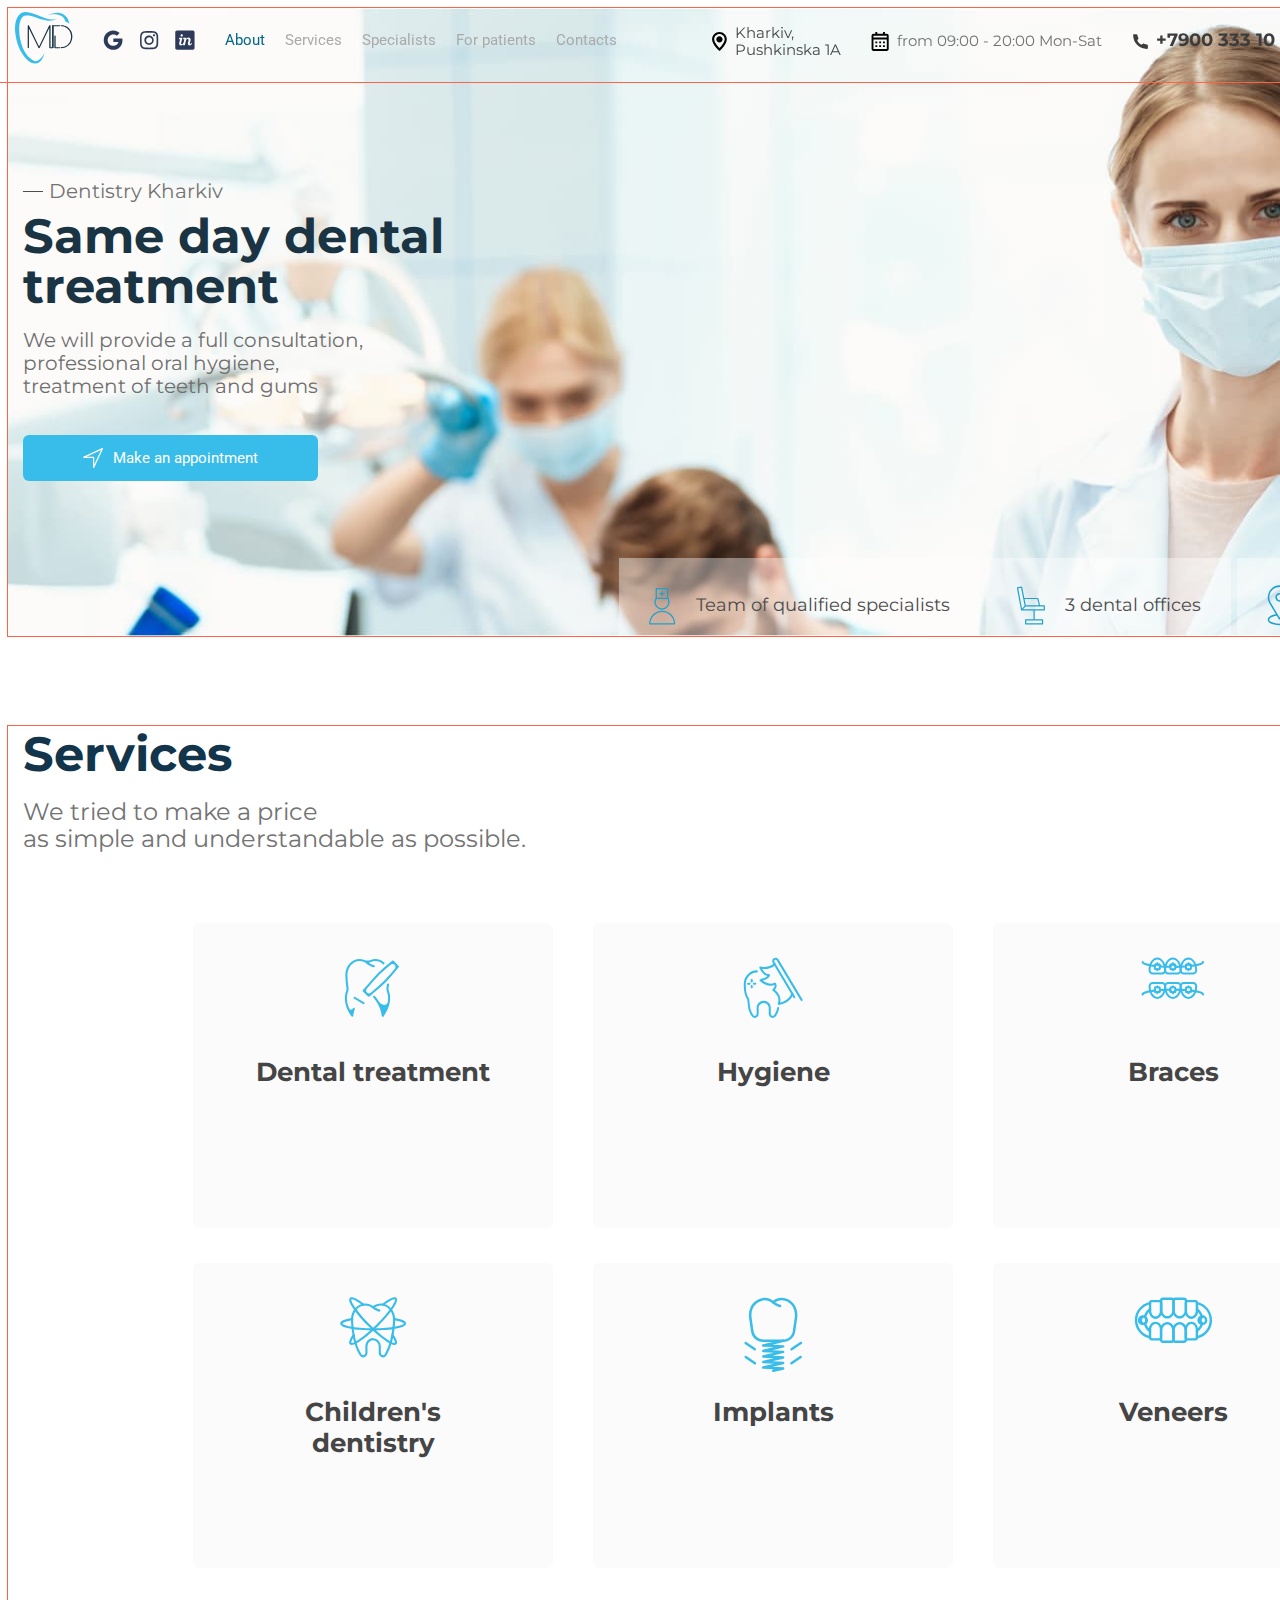
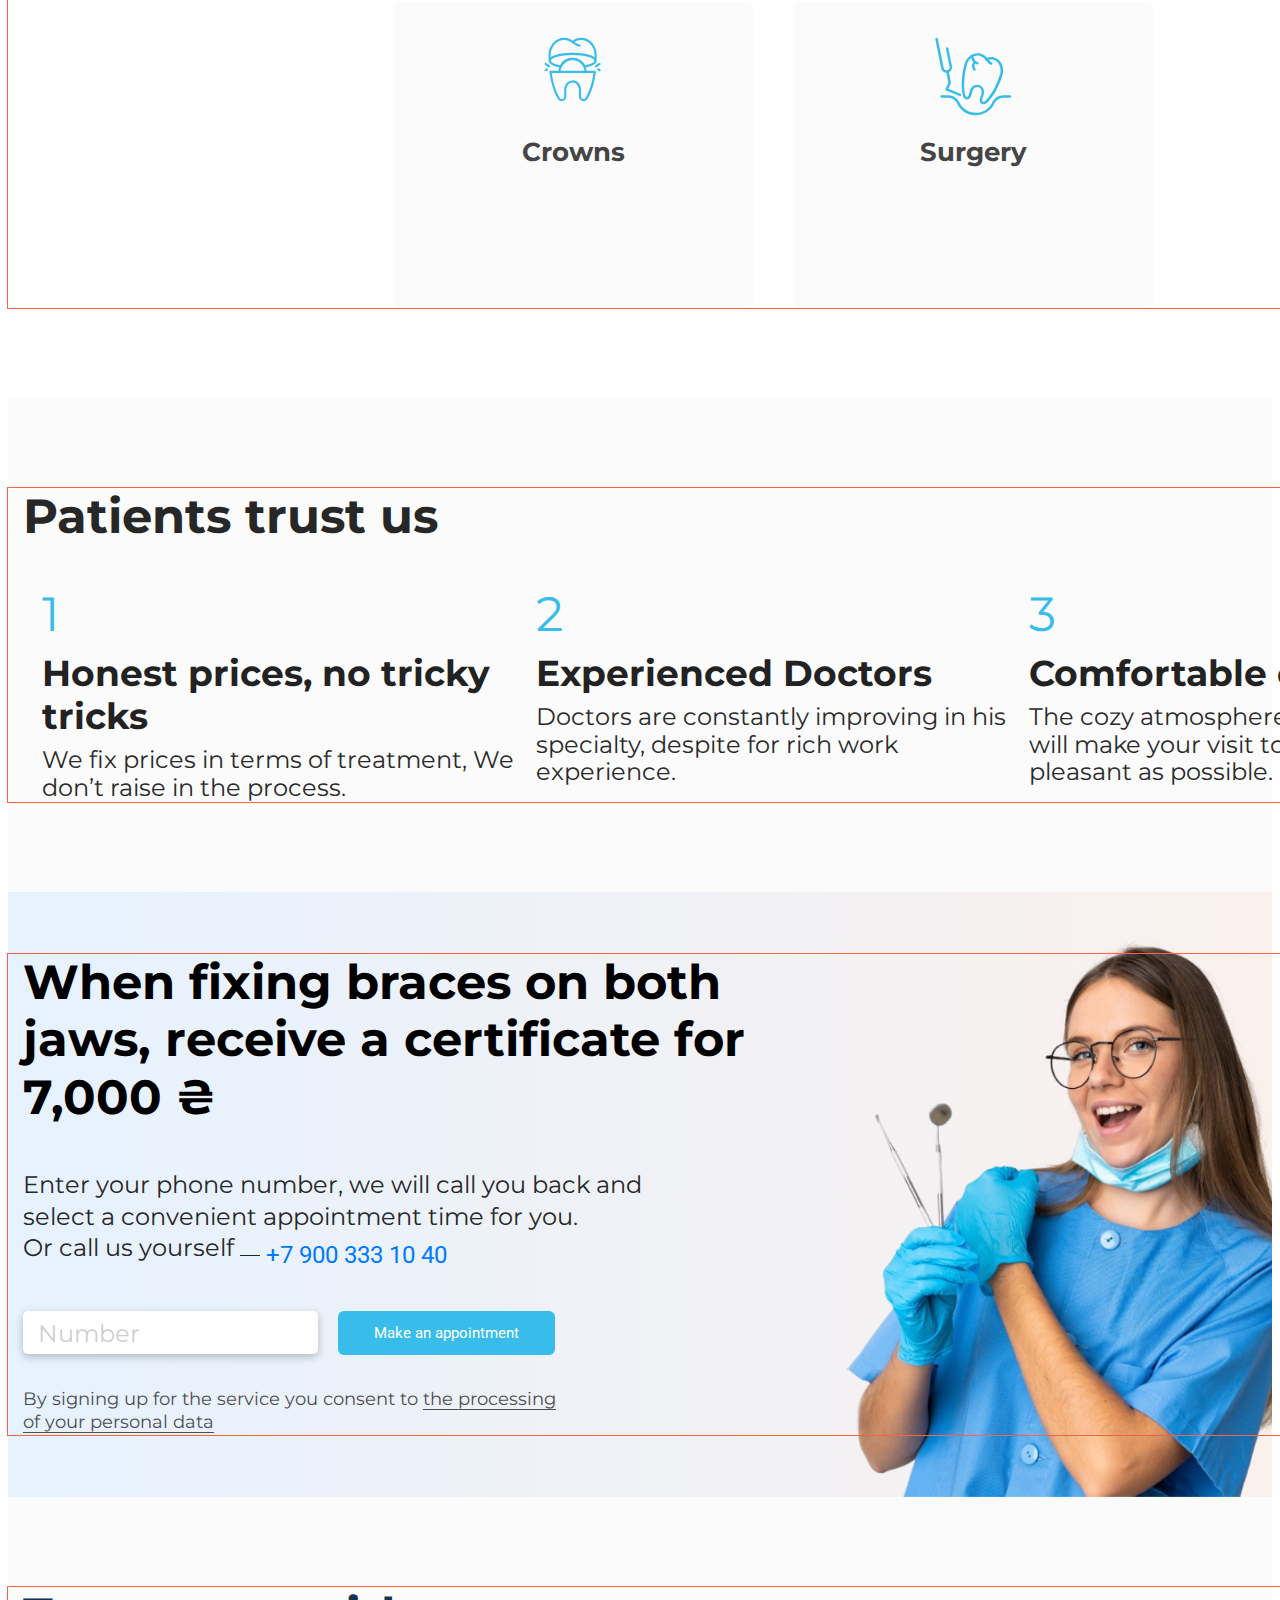
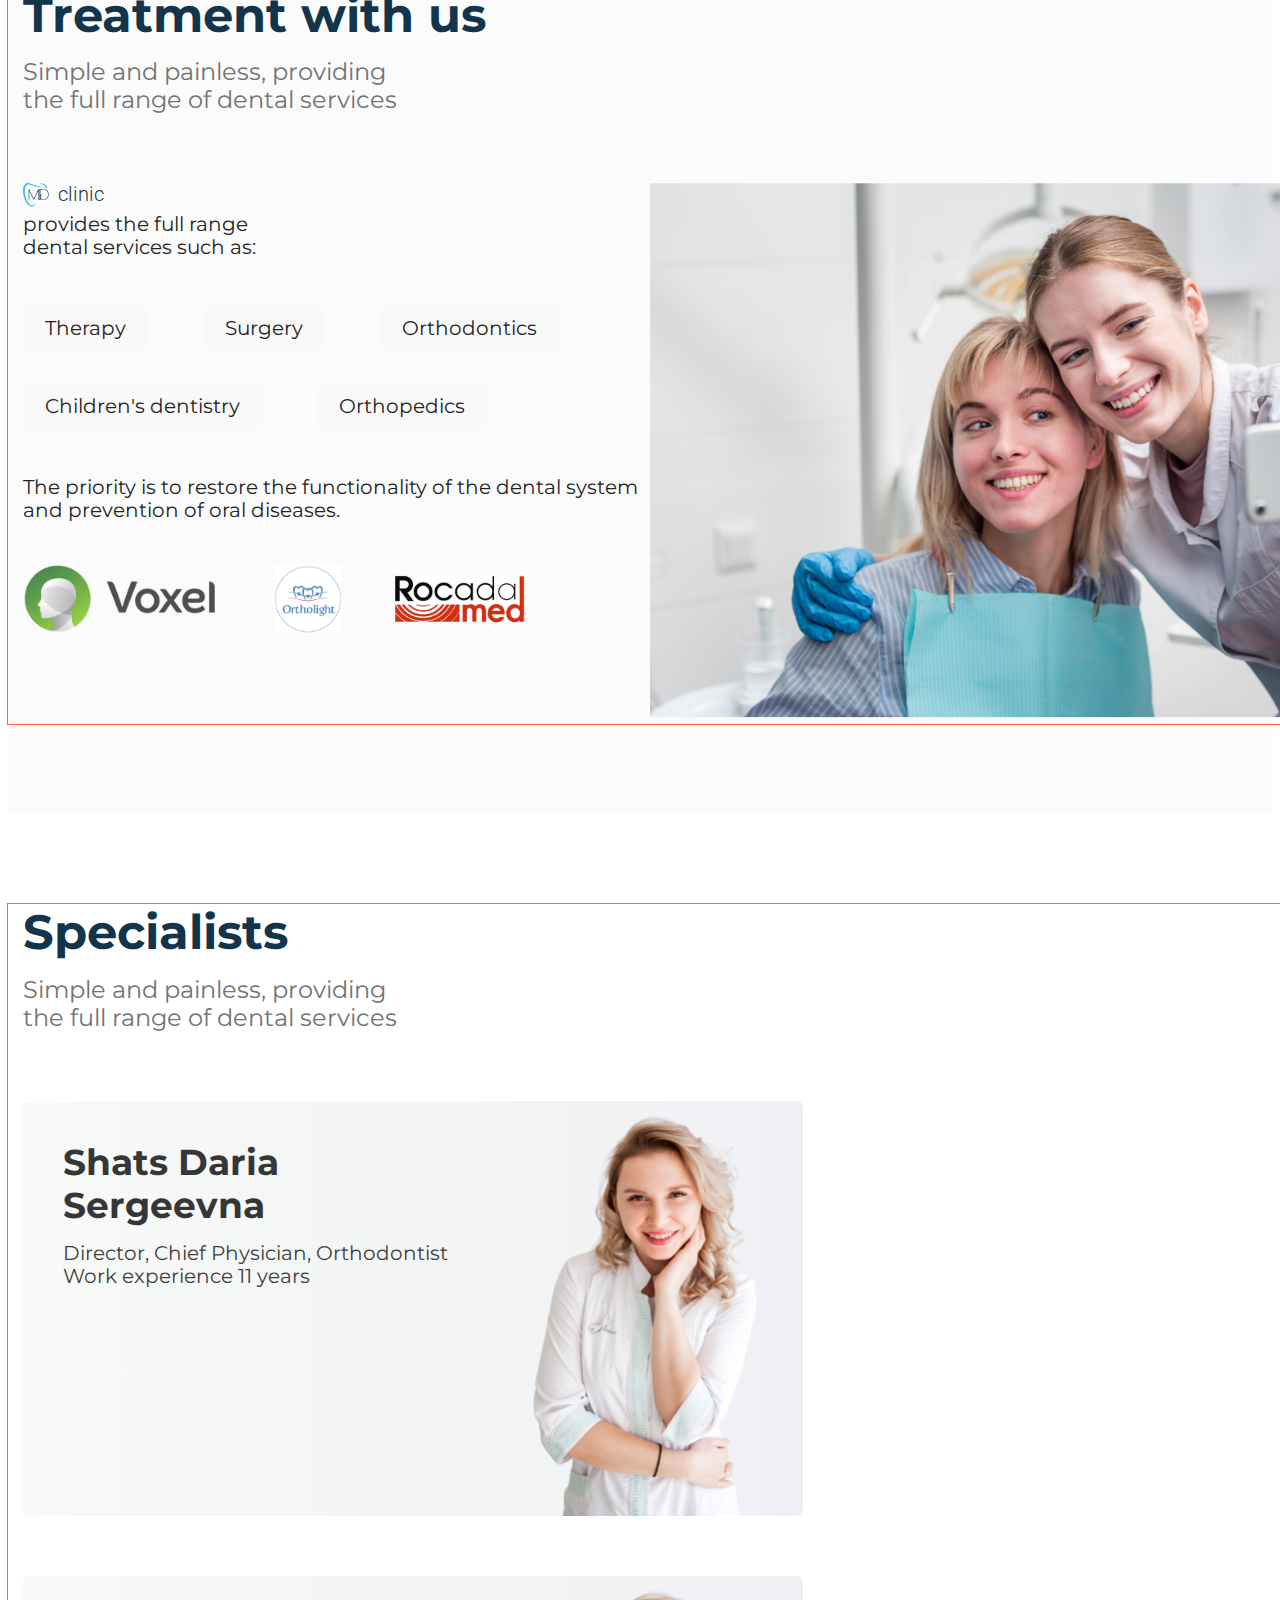
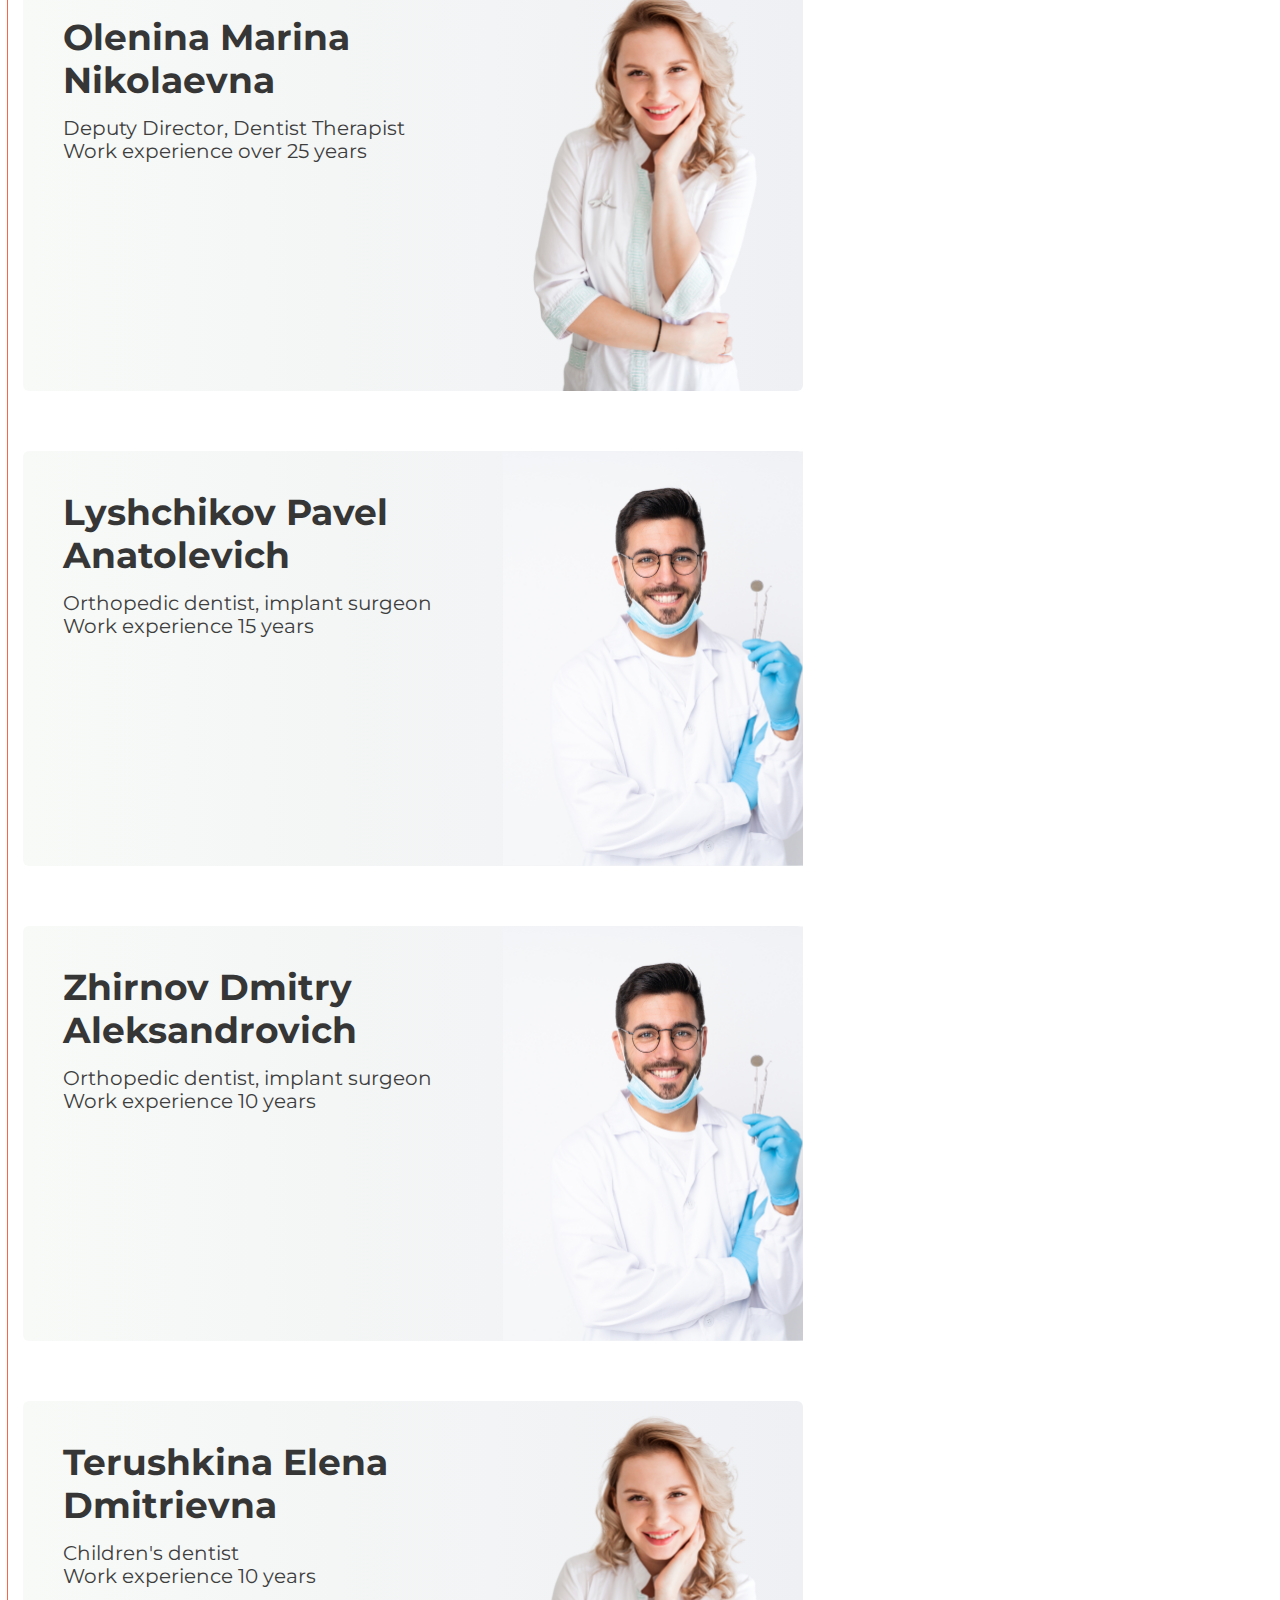
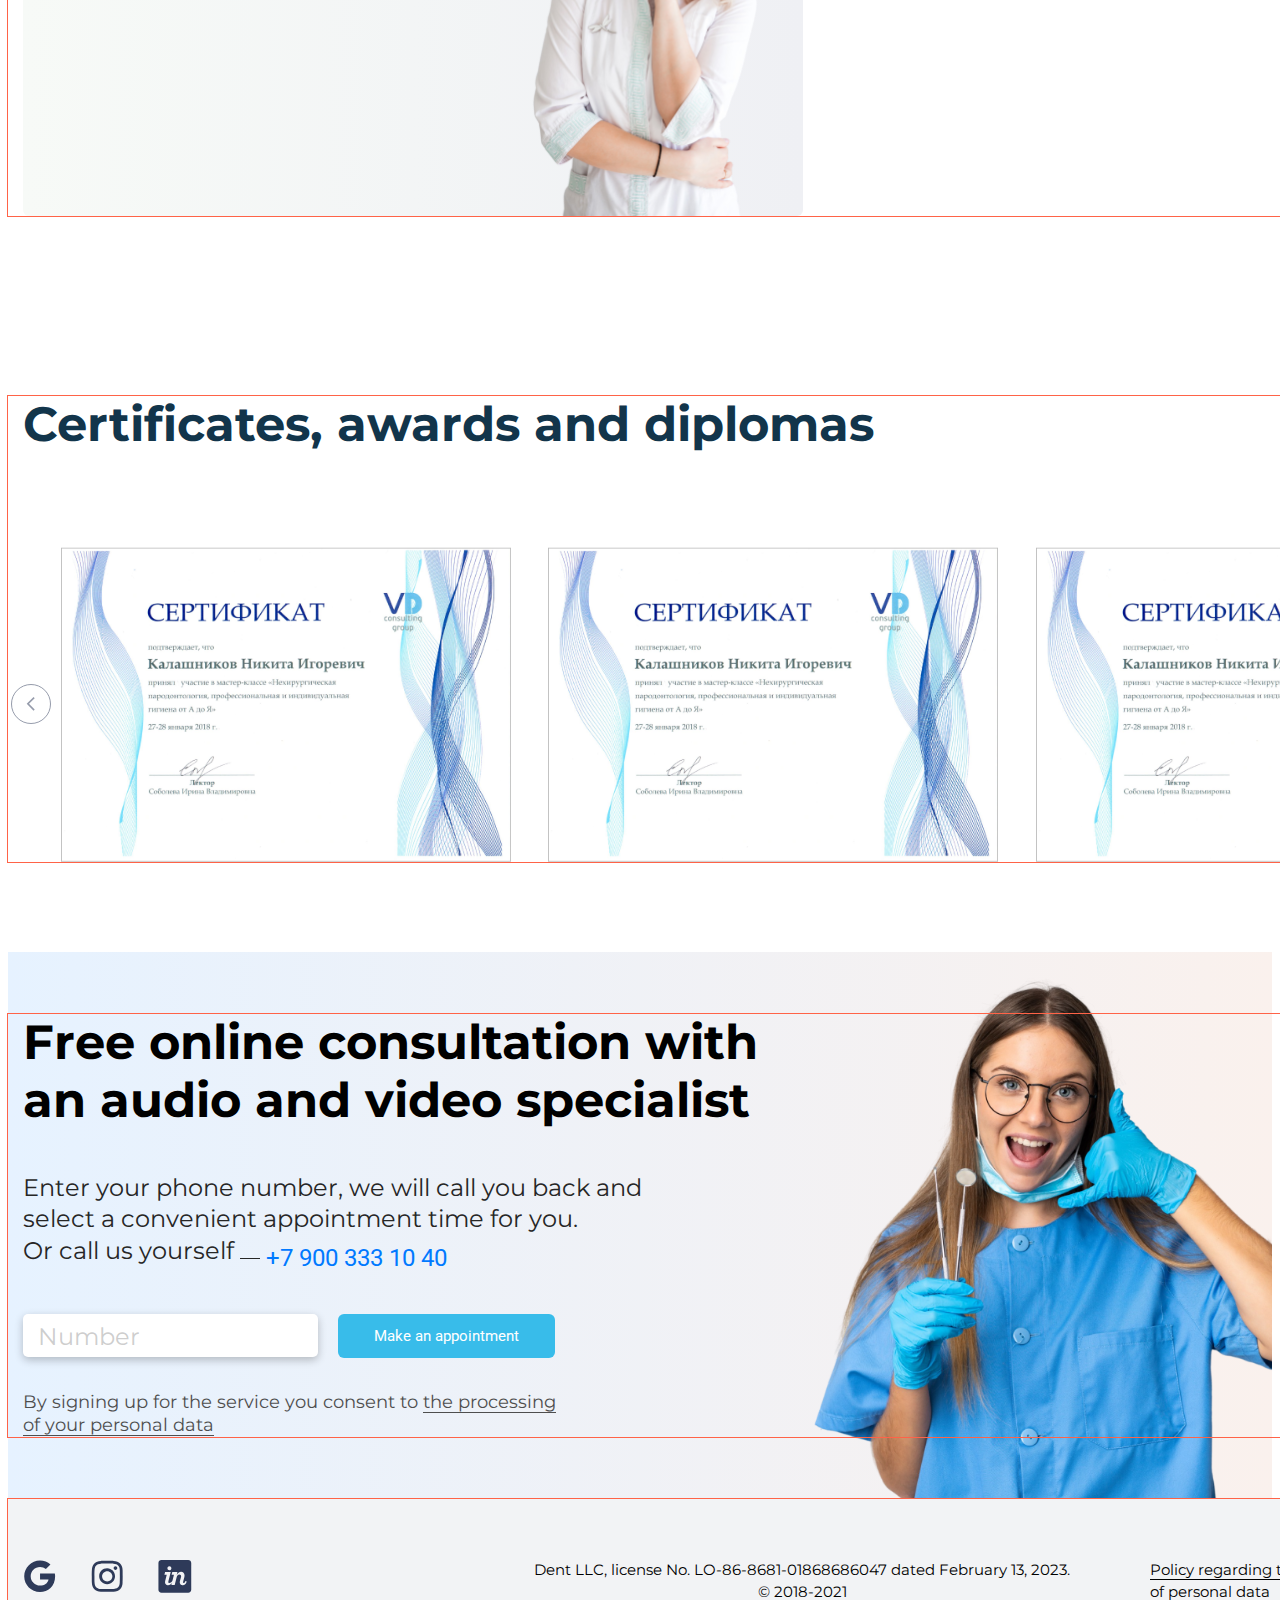
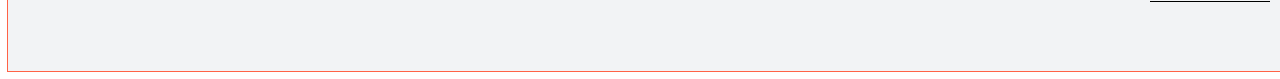
==== commit 1b5a9a23: "created page For patients" ====
--- a/index.html
+++ b/index.html
@@ -22,8 +22,6 @@
     <script type="module" src="./index.js"></script>
     <script type="module" src="./js/dataModal.js"></script>
     <script type="module" src="./js/header-scroll.js"></script>
-    <script type="module" src="./js/speakerForm.js"></script>
-    <script type="module" src="./js/placeholder.js"></script>
   </head>
   <body data-page>
     <!-- Header -->
@@ -717,7 +715,6 @@
                 type="text"
                 name="name"
                 placeholder=" "
-                data-placeholder="Cat Black"
                 minlength="3"
                 required
               />
--- a/css/styles.css
+++ b/css/styles.css
@@ -873,6 +873,7 @@
 
 .footer .text-link {
   margin-right: 80px;
+  text-underline-position: under;
 }
 
 .footer .text {
@@ -1041,7 +1042,7 @@
   transition: opacity 250ms var(--timing-function);
 }
 
-.register-form-agreement-text{
+.register-form-agreement-text {
   margin-left: 8px;
   font-size: 14px;
   text-underline-position: under;
@@ -1090,126 +1091,72 @@
   opacity: 1;
   transform: scale(1);
 }
-/* .form {
-  width: 600px;
-  outline: 1px solid tomato;
-  margin-left: auto;
-  margin-right: auto;
-  padding: 20px;
-}
-
-.form-field {
+
+/* Patient */
+
+.patient-list {
+  display: flex;
+  flex-wrap: wrap;
+  gap: 30px;
+}
+
+.patient-item {
+  width: 450px;
+}
+
+.patient-link {
+  display: block;
+  width: 100%;
+  height: 100%;
+  box-shadow: rgba(0, 0, 0, 0.24) 0px 3px 8px;
+  border-radius: 5px;
+
+  text-decoration: none;
+
+  transition: box-shadow 250ms var(--timing-function), transform 250ms var(--timing-function);
+}
+
+.patient-link:hover,
+.patient-link:focus{
+  box-shadow: rgba(0, 0, 0, 0.35) 0px 5px 15px;
+}
+
+.patient-cards{
   position: relative;
-  display: flex;
-  flex-direction: column;
-  margin-bottom: 20px;
-}
-.form-field label {
-  margin-bottom: 5px;
-}
-
-.form-field input {
-  margin: 0;
-  padding: 6px 10px;
-}
-
-.group-title {
-  margin-top: 0;
-  margin-bottom: 10px;
-}
-
-.group-options,
-.group-experience {
-  margin: 0;
-  padding: 0;
-  list-style: none;
-}
-
-.form .date {
-  border-width: 2px;
-  border-radius: 4px;
-  padding: 20px 40px;
-}
-
-.comment {
-  padding: 8px;
-} */
-
-/* .checkbox-field{
-  display: flex;
-  align-items: center;
-  gap: 5px;
-}
-
-.checkbox {
-  appearance: none;
-}
-
-.checkbox-icon {
-  display: inline-block;
-  width: 20px;
-  height: 20px;
-  border: 2px solid black;
-  border-radius: 4px;
-
-  transition: transform 250ms var(--timing-function);
-}
-
-.checkbox:checked + .checkbox-icon{
-  transform: scale(1.2);
-  background-color: green;
-}
-
-.checkbox-label{
-  transition: transform 250ms var(--timing-function);
-}
-
-.checkbox:checked ~ .checkbox-label{
-  transform: translateX(20px);
-}
-
-
-
-.form-input:focus + .form-label,
-.form-input:not(:placeholder-shown) + .form-label {
-  transform: translateY(-50px);
-  color: red;
-}
-
-.form-label {
-  position: absolute;
-  top: 50%;
-  left: 30px;
-  transform: translateY(-50%);
-
-  transition: transform 250ms var(--timing-function);
-} */
-
-/* .form-group{
-  position: relative;
-}
-
-.form-label{
+  overflow: hidden;
+}
+
+.patient-overlay{
   position: absolute;
   top: 0;
   left: 0;
-}
-
-.form-warning,
-.form-error{
-  position: absolute;
-  top: 0;
-  right: 0;
-  display: inline-block;
-  width: 20px;
-  height: 20px;
-  border-radius: 4px;
-}
-
-.form-warning{
-  background-color: green;
-}
-
-.form-error{
-  background-color: red;
-} */
+  width: 100%;
+  height: 100%;
+
+  padding: 10px 15px;
+
+  transform: translateY(100%);
+  transition: transform 250ms var(--timing-function);
+  background-color: var(--accent-bg-color);
+}
+
+.patient-link:hover .patient-overlay,
+.patient-link:focus .patient-overlay {
+  transform: translateY(0);
+}
+
+.patient-wrapper {
+  padding: 10px 15px;
+}
+
+.patient-title {
+  color: var(--secondary-content-color);
+  font-size: 18px;
+  line-height: 1.3;
+  user-select: none;
+}
+
+.patient-main-title {
+  margin-top: 30px;
+  margin-bottom: 40px;
+}
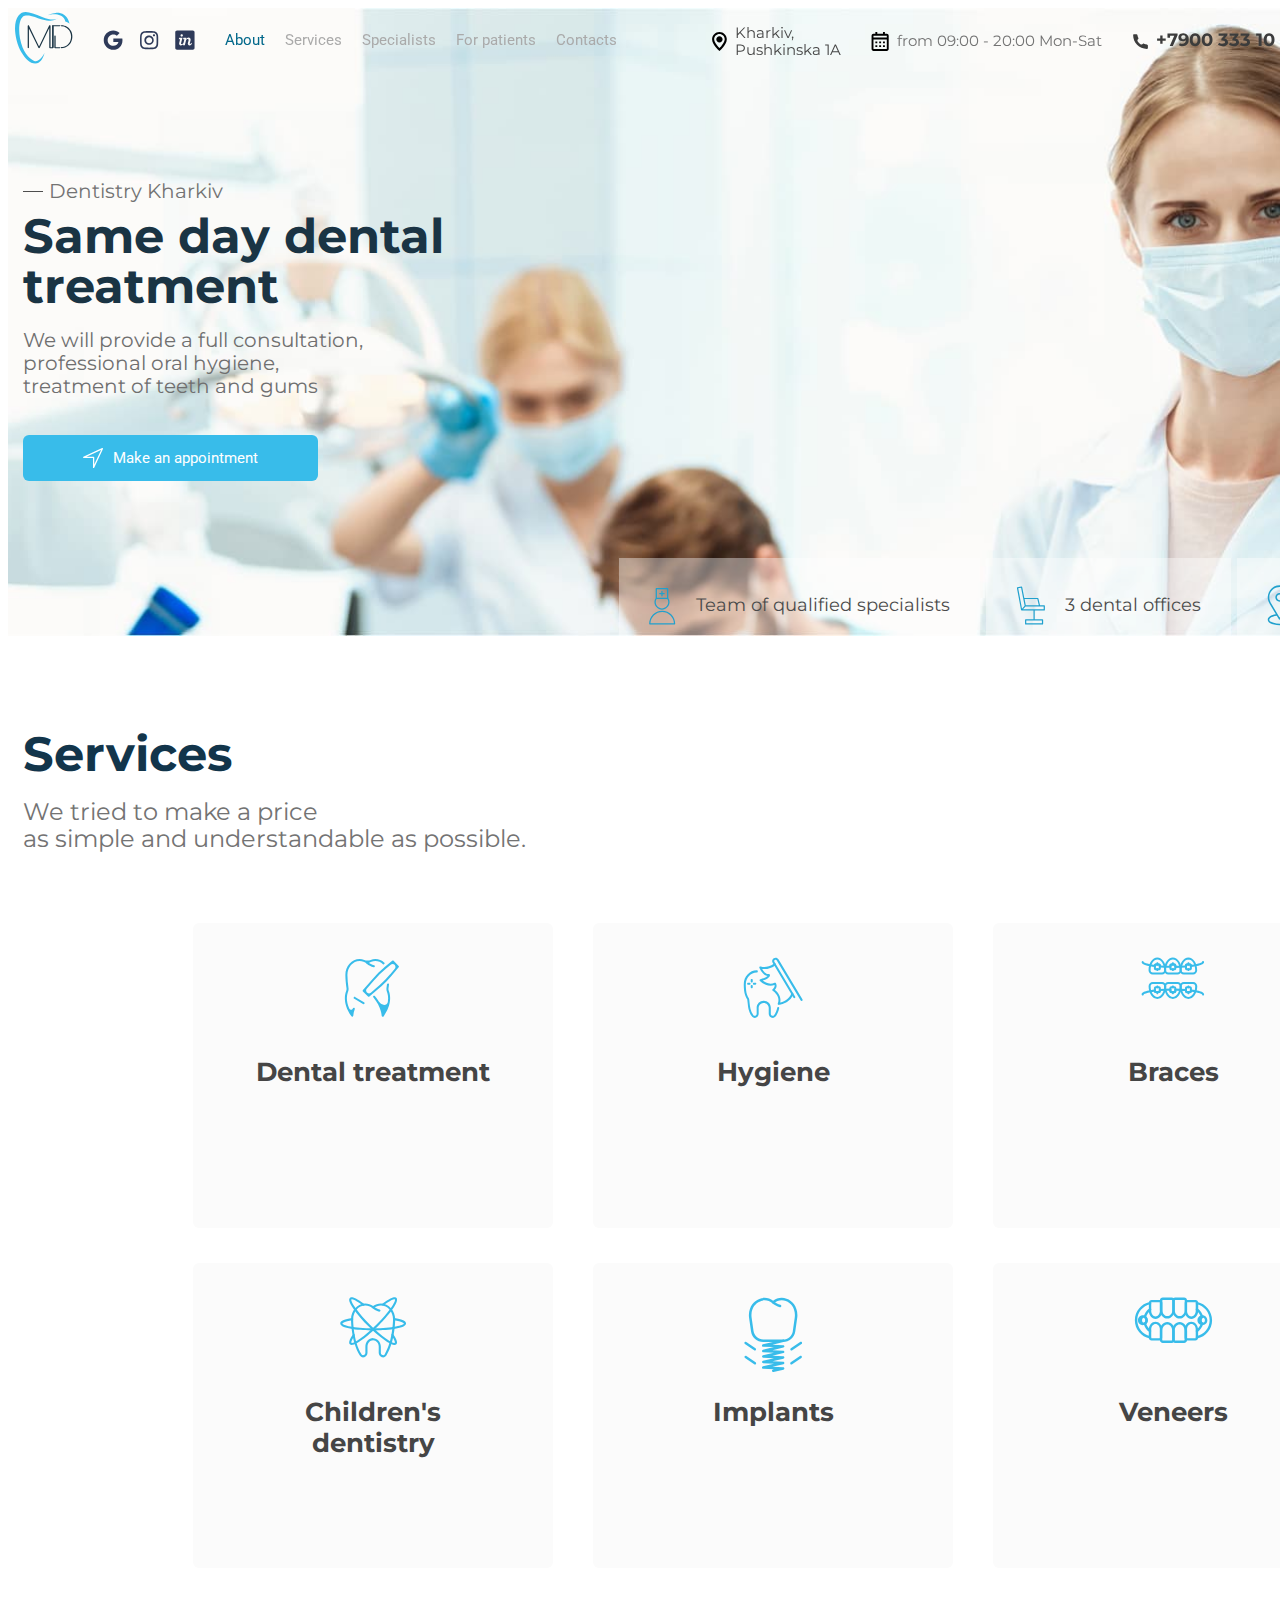
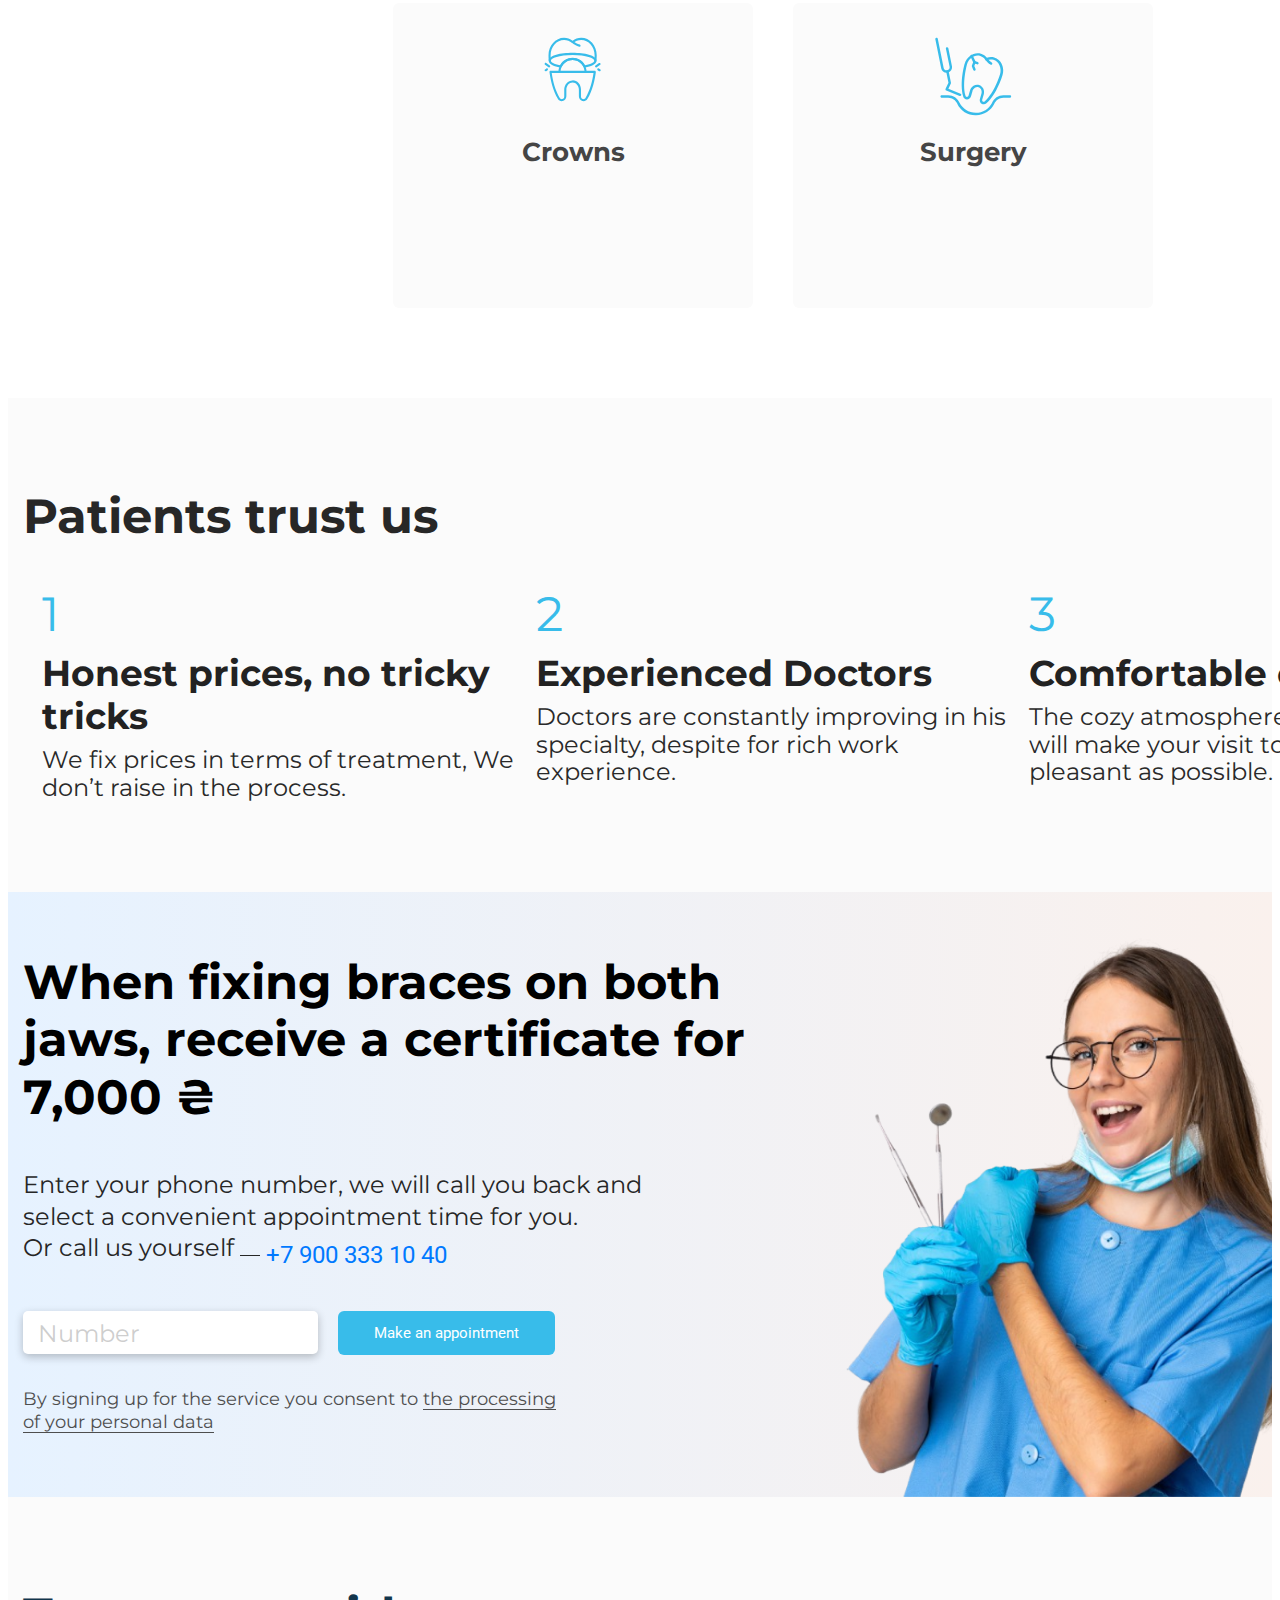
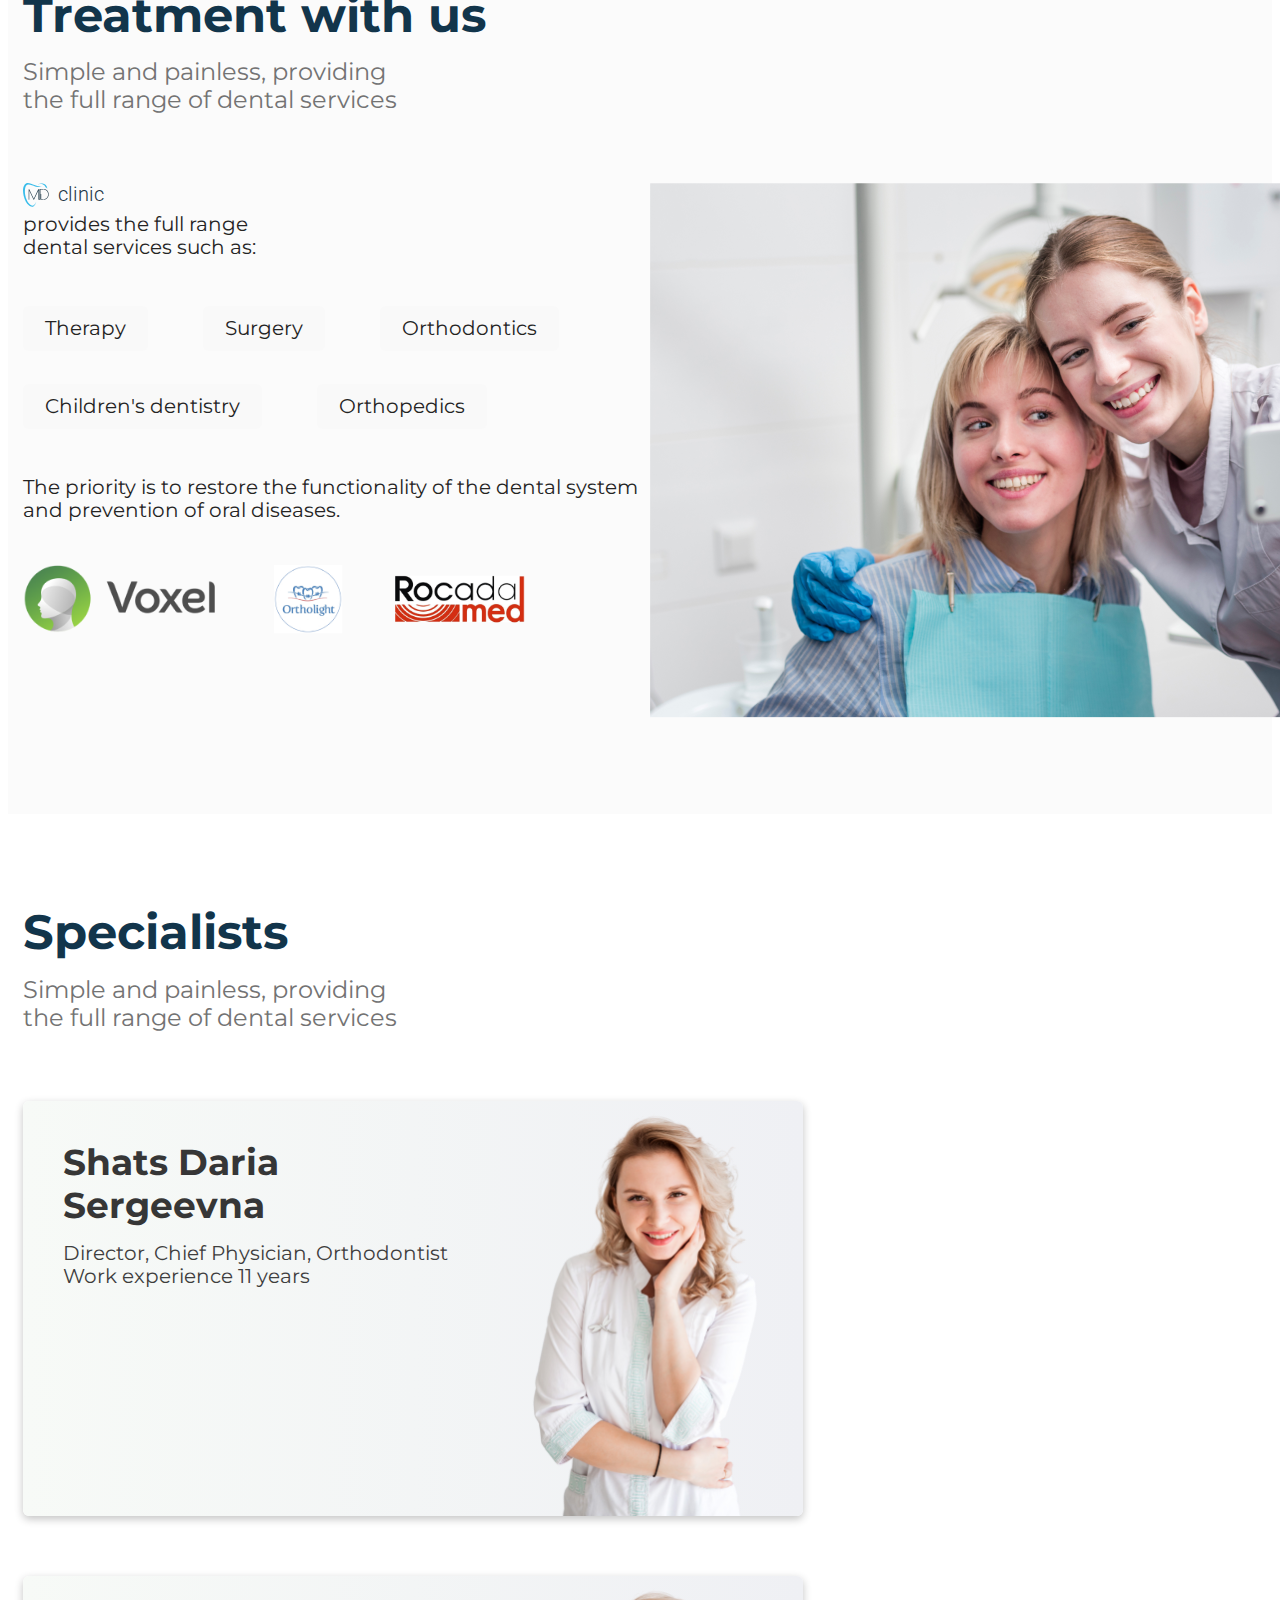
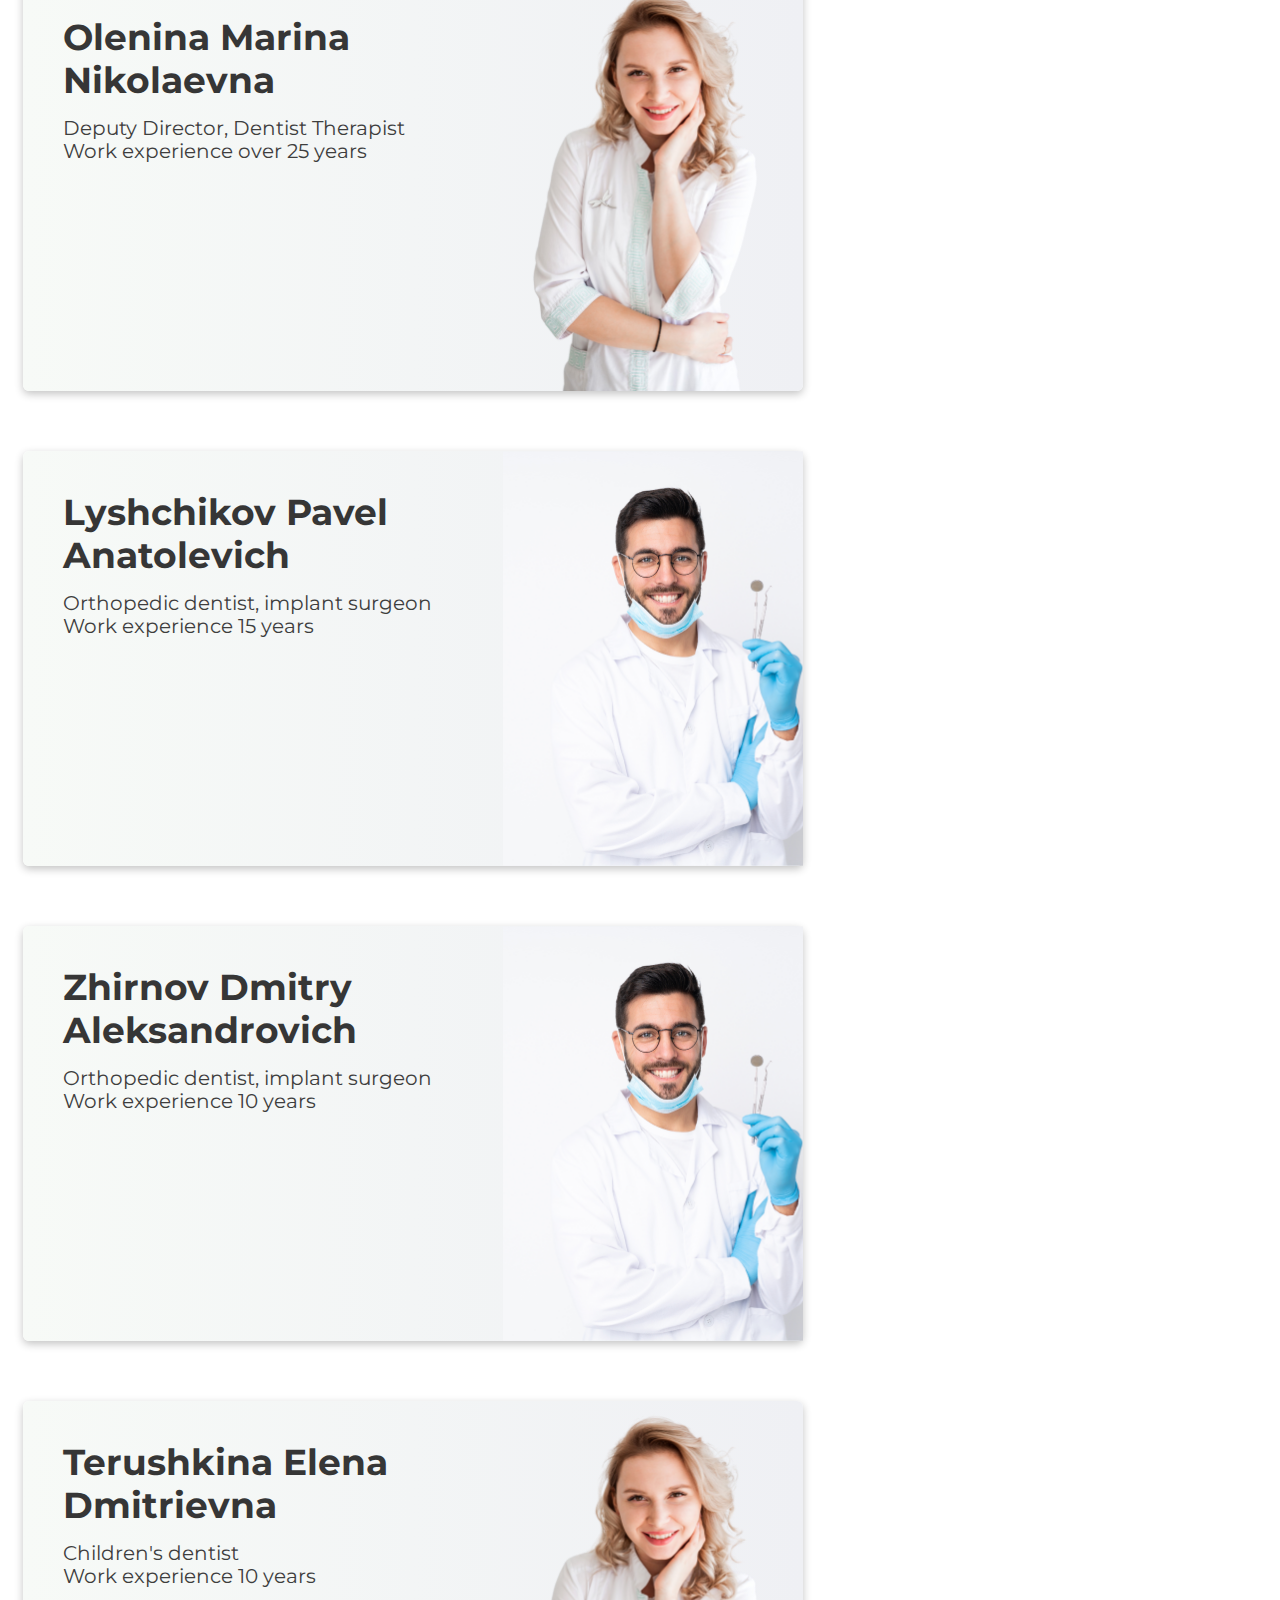
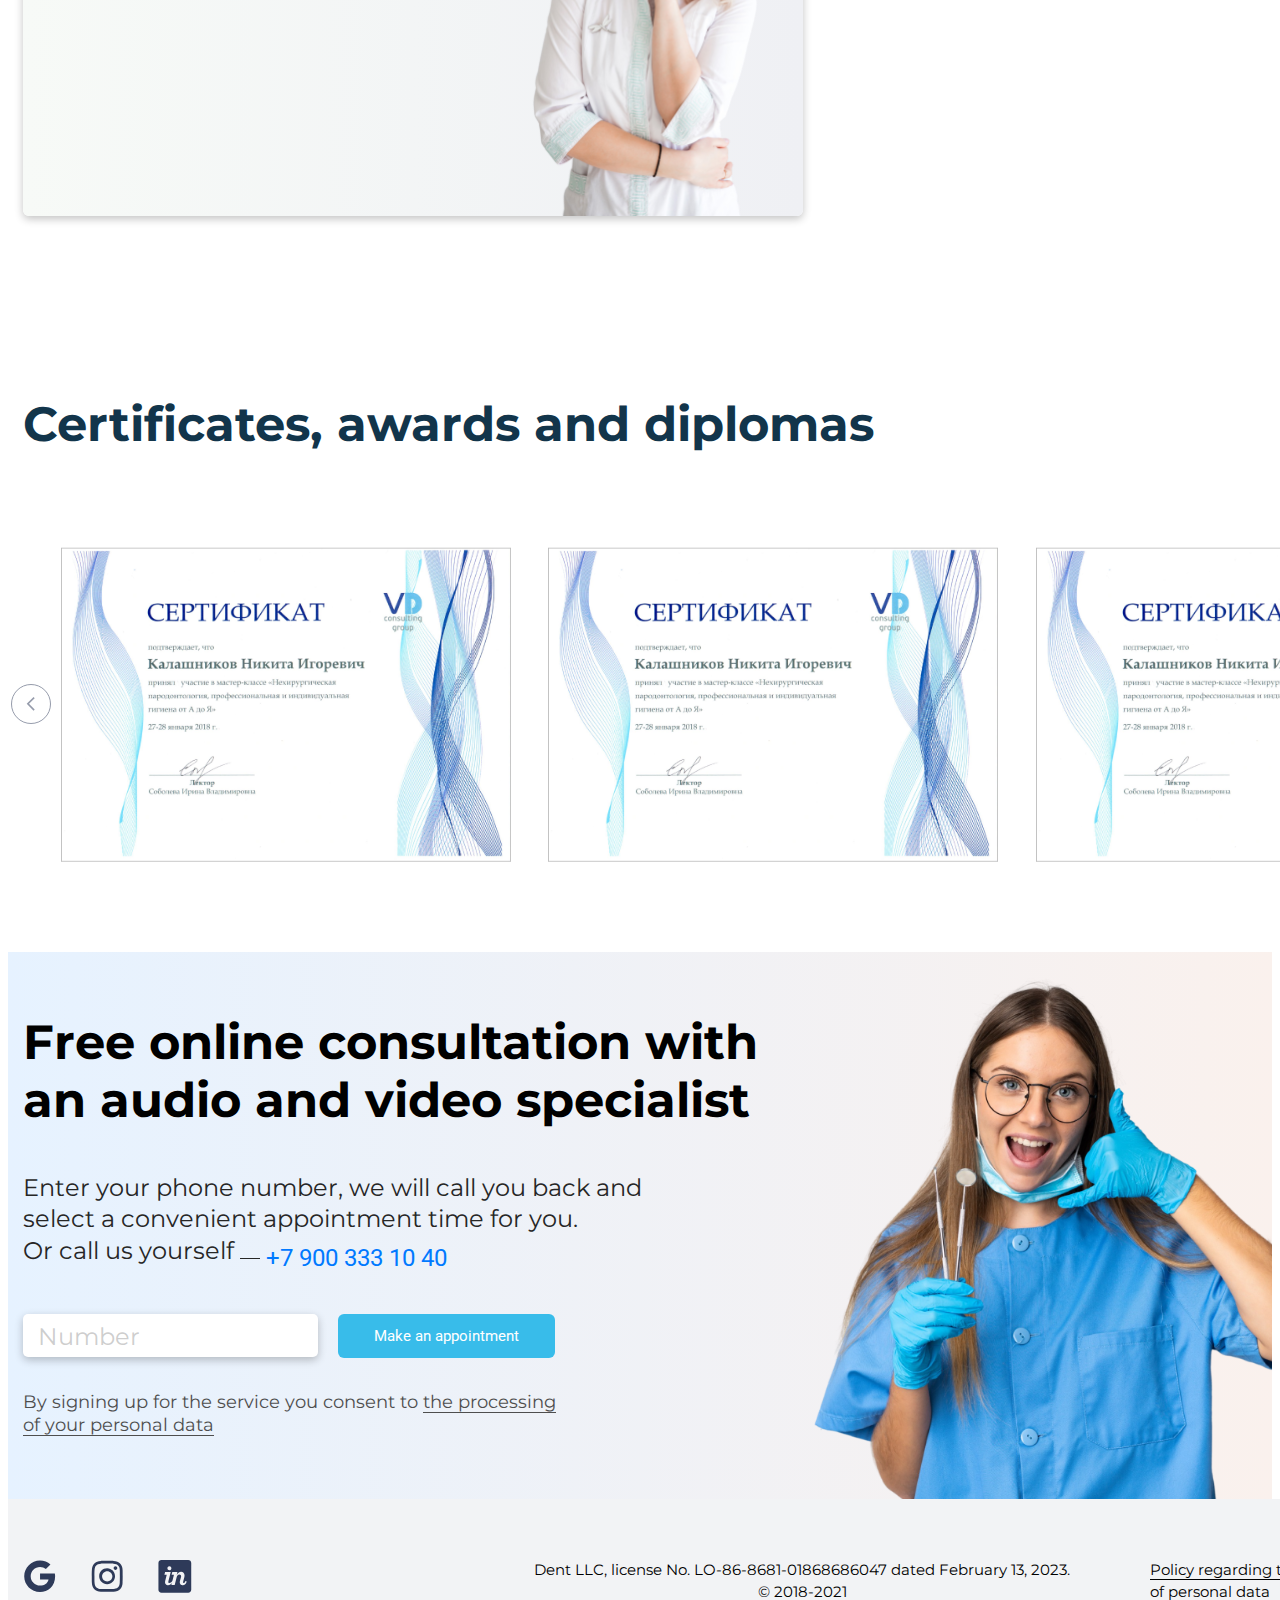
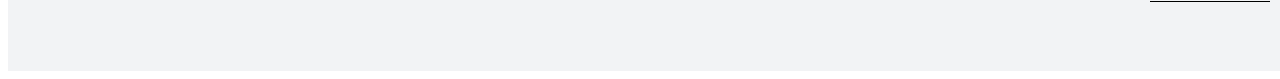
==== commit fc1ec4d2: "Added animations" ====
--- a/index.html
+++ b/index.html
@@ -19,6 +19,11 @@
     />
     <link rel="stylesheet" href="./css/common.css" />
     <link rel="stylesheet" href="./css/styles.css" />
+    <!-- Animate css -->
+    <link
+    rel="stylesheet"
+    href="https://cdnjs.cloudflare.com/ajax/libs/animate.css/4.1.1/animate.min.css"
+  />
     <script type="module" src="./index.js"></script>
     <script type="module" src="./js/dataModal.js"></script>
     <script type="module" src="./js/header-scroll.js"></script>
@@ -110,7 +115,7 @@
             </svg>
             +7900 333 10 40
           </a>
-          <button type="button" class="button secondary">Request a call</button>
+          <button type="button" class="button secondary animate__animated animate__fadeInRight animate__delay-5s	">Request a call</button>
         </div>
       </div>
     </header>
@@ -122,7 +127,7 @@
         <section class="hero">
           <div class="container overlay hero-thumb">
             <p class="subtitle defis">Dentistry Kharkiv</p>
-            <h1 id="about" class="title">
+            <h1 id="about" class="title main-title">
               Same day dental <br />
               treatment
             </h1>
@@ -131,7 +136,7 @@
               professional oral hygiene, <br />
               treatment of teeth and gums
             </p>
-            <button type="button" class="button primary btn" data-open-modal>
+            <button type="button" class="button primary btn animate__animated animate__headShake animate__delay-3s" data-open-modal>
               <svg class="icon-btn" width="20" height="20">
                 <use href="./images/sprite.svg#icon-compass"></use>
               </svg>
--- a/css/common.css
+++ b/css/common.css
@@ -75,7 +75,7 @@
   width: 1500px;
   padding-left: 15px;
   padding-right: 15px;
-  outline: 1px solid tomato;
+  /* outline: 1px solid tomato; */
 }
 
 .section {
--- a/css/styles.css
+++ b/css/styles.css
@@ -190,6 +190,30 @@
   color: var(--primary-content-color);
   font-size: 48px;
   line-height: 1.04;
+
+  /* animation: fade-in 500ms ease 100ms 3 alternate fill-mode;
+  transform-origin: left center; */
+}
+
+.main-title {
+  animation: fade-in 800ms ease 500ms 1 backwards alternate;
+  transform-origin: left center;
+}
+
+@keyframes fade-in {
+  0% {
+    opacity: 0;
+    transform: translateX(-200px) scale(0.2);
+  }
+
+  25%{
+    opacity: 1;
+    transform: translateX(0px) scale(0.2);
+  }
+  100% {
+    opacity: 1;
+    transform: translateX(0) scale(1);
+  }
 }
 
 .hero .text {
@@ -775,6 +799,8 @@
   flex-wrap: wrap;
   column-gap: 15px;
   row-gap: 60px;
+
+  perspective: 1000px;
 }
 
 .doc-list > .item {
@@ -782,6 +808,7 @@
   display: flex;
   border-radius: 6px;
   background-image: linear-gradient(to right, #f7faf7, #eff0f4);
+  box-shadow: rgba(0, 0, 0, 0.24) 0px 3px 8px;
 }
 
 .dentist-info {
@@ -893,19 +920,26 @@
   width: 100%;
   background-color: rgba(0, 0, 0, 0.5);
   z-index: 1000;
+
+  opacity: 1;
+  transition: opacity 500ms var(--timing-function);
 }
 
 .backdrop.is-hidden {
   opacity: 0;
-  visibility: hidden;
+  /* visibility: hidden; */
   pointer-events: none;
+}
+
+.backdrop.is-hidden .modal {
+  transform: translate(-50%, -50%) scale(1.1);
 }
 
 .modal {
   position: absolute;
   top: 50%;
   left: 50%;
-  transform: translate(-50%, -50%);
+  transform: translate(-50%, -50%) scale(1);
 
   min-height: 400px;
   width: 600px;
@@ -913,6 +947,7 @@
 
   background-color: #fff;
   border-radius: 20px;
+  transition: transform 500ms var(--timing-function);
 }
 
 .modal-btn {
@@ -1117,16 +1152,16 @@
 }
 
 .patient-link:hover,
-.patient-link:focus{
+.patient-link:focus {
   box-shadow: rgba(0, 0, 0, 0.35) 0px 5px 15px;
 }
 
-.patient-cards{
+.patient-cards {
   position: relative;
   overflow: hidden;
 }
 
-.patient-overlay{
+.patient-overlay {
   position: absolute;
   top: 0;
   left: 0;
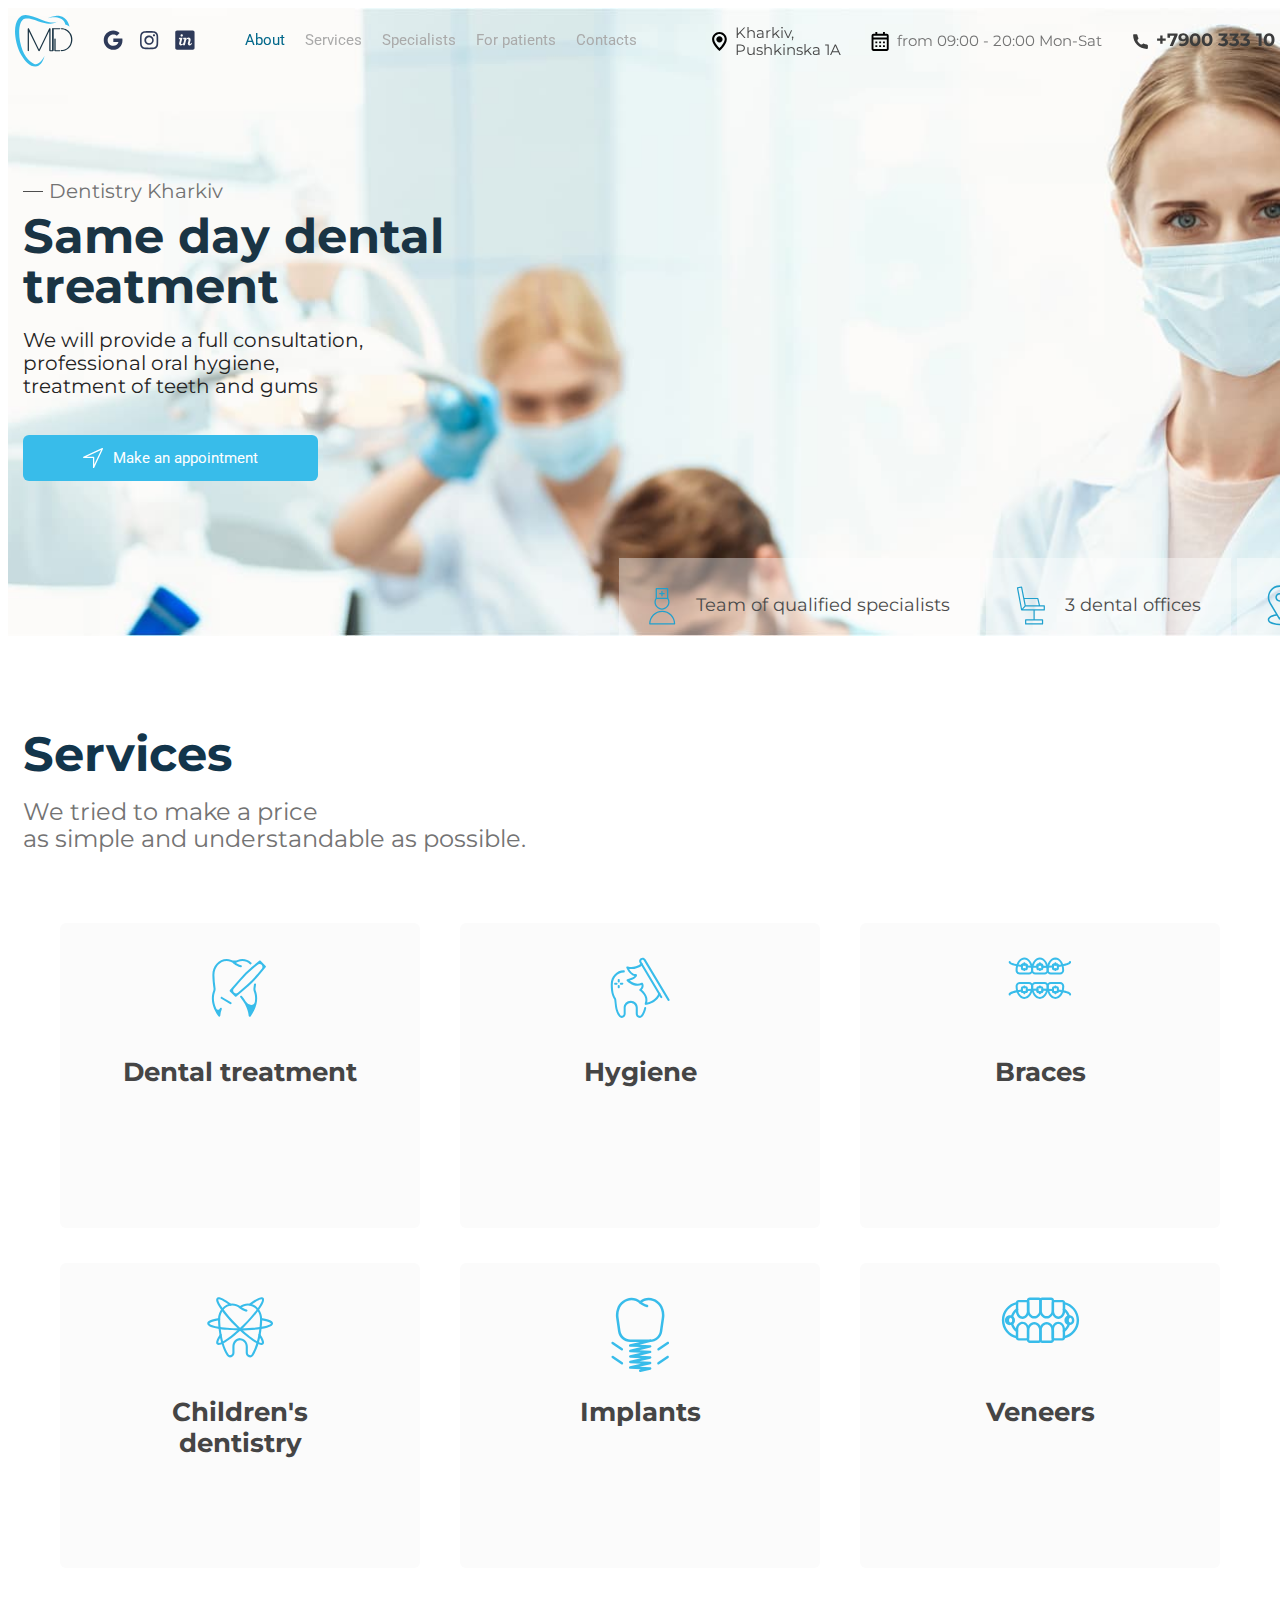
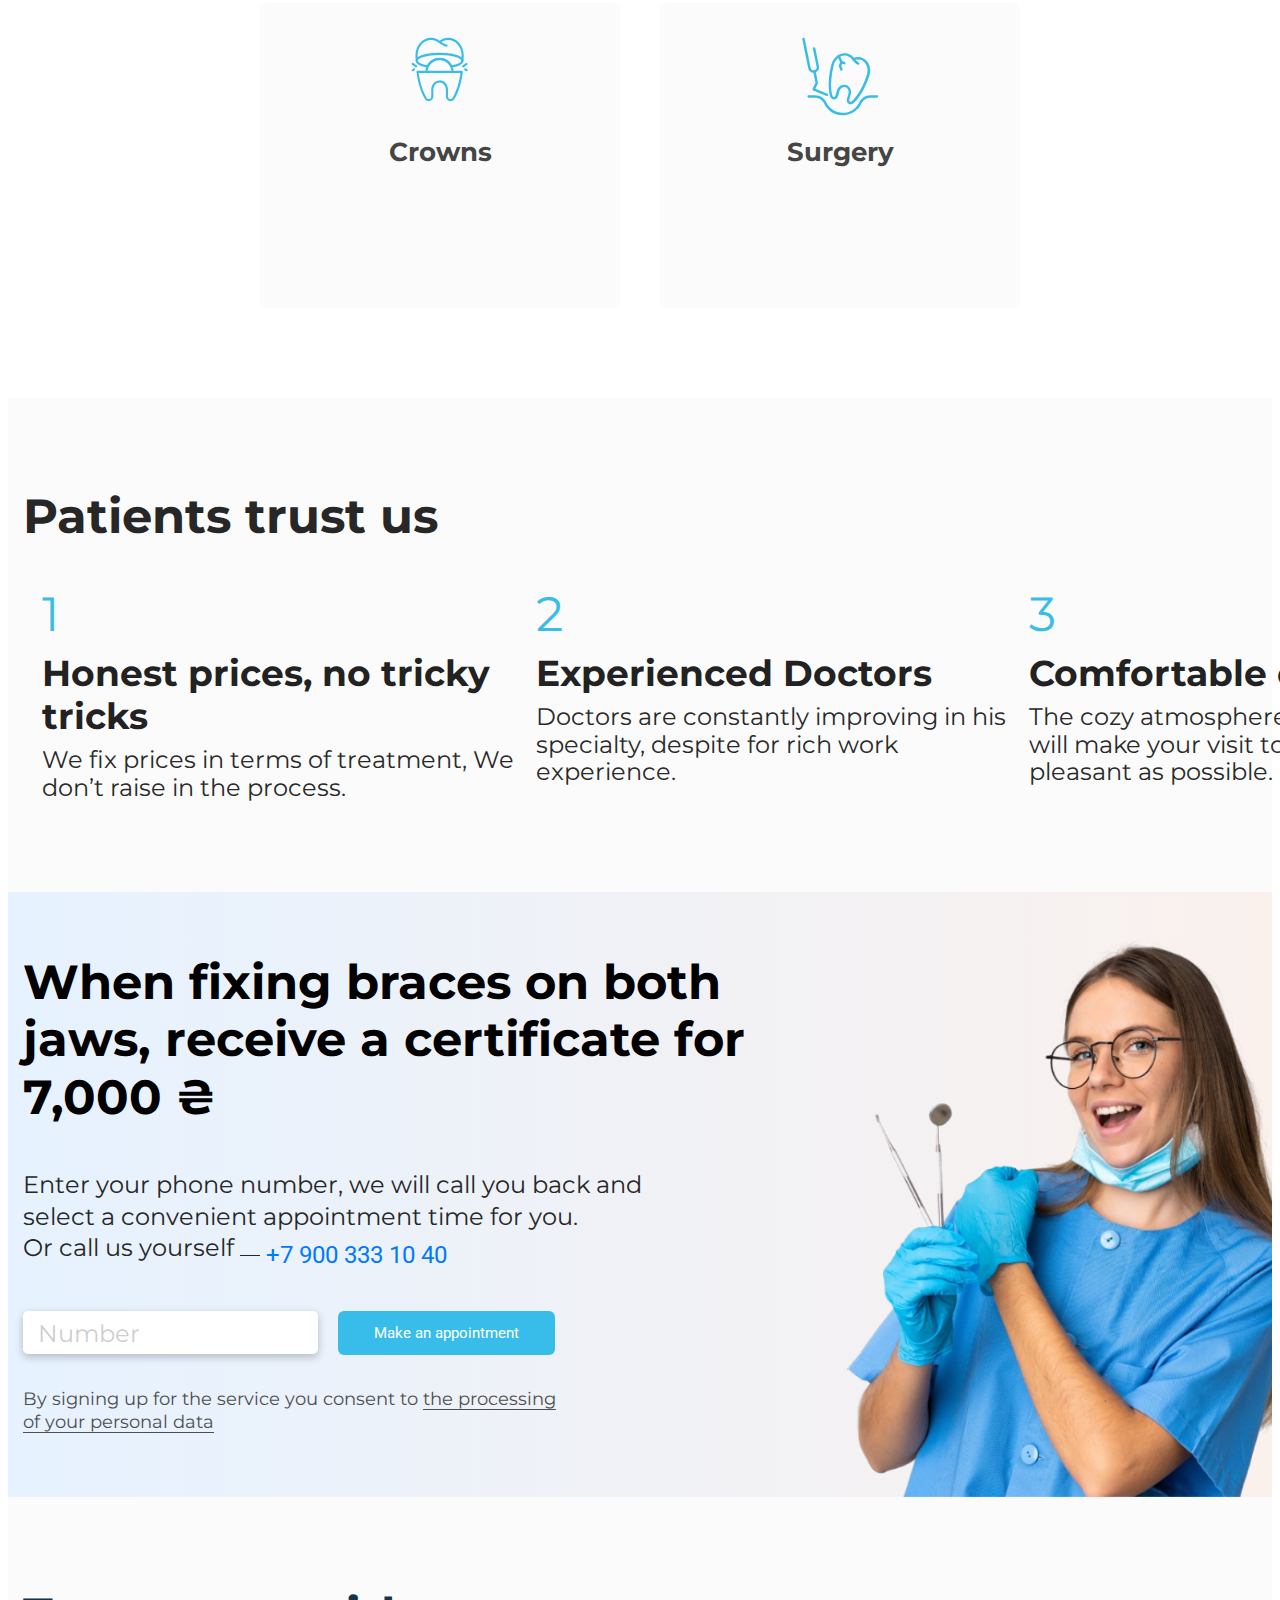
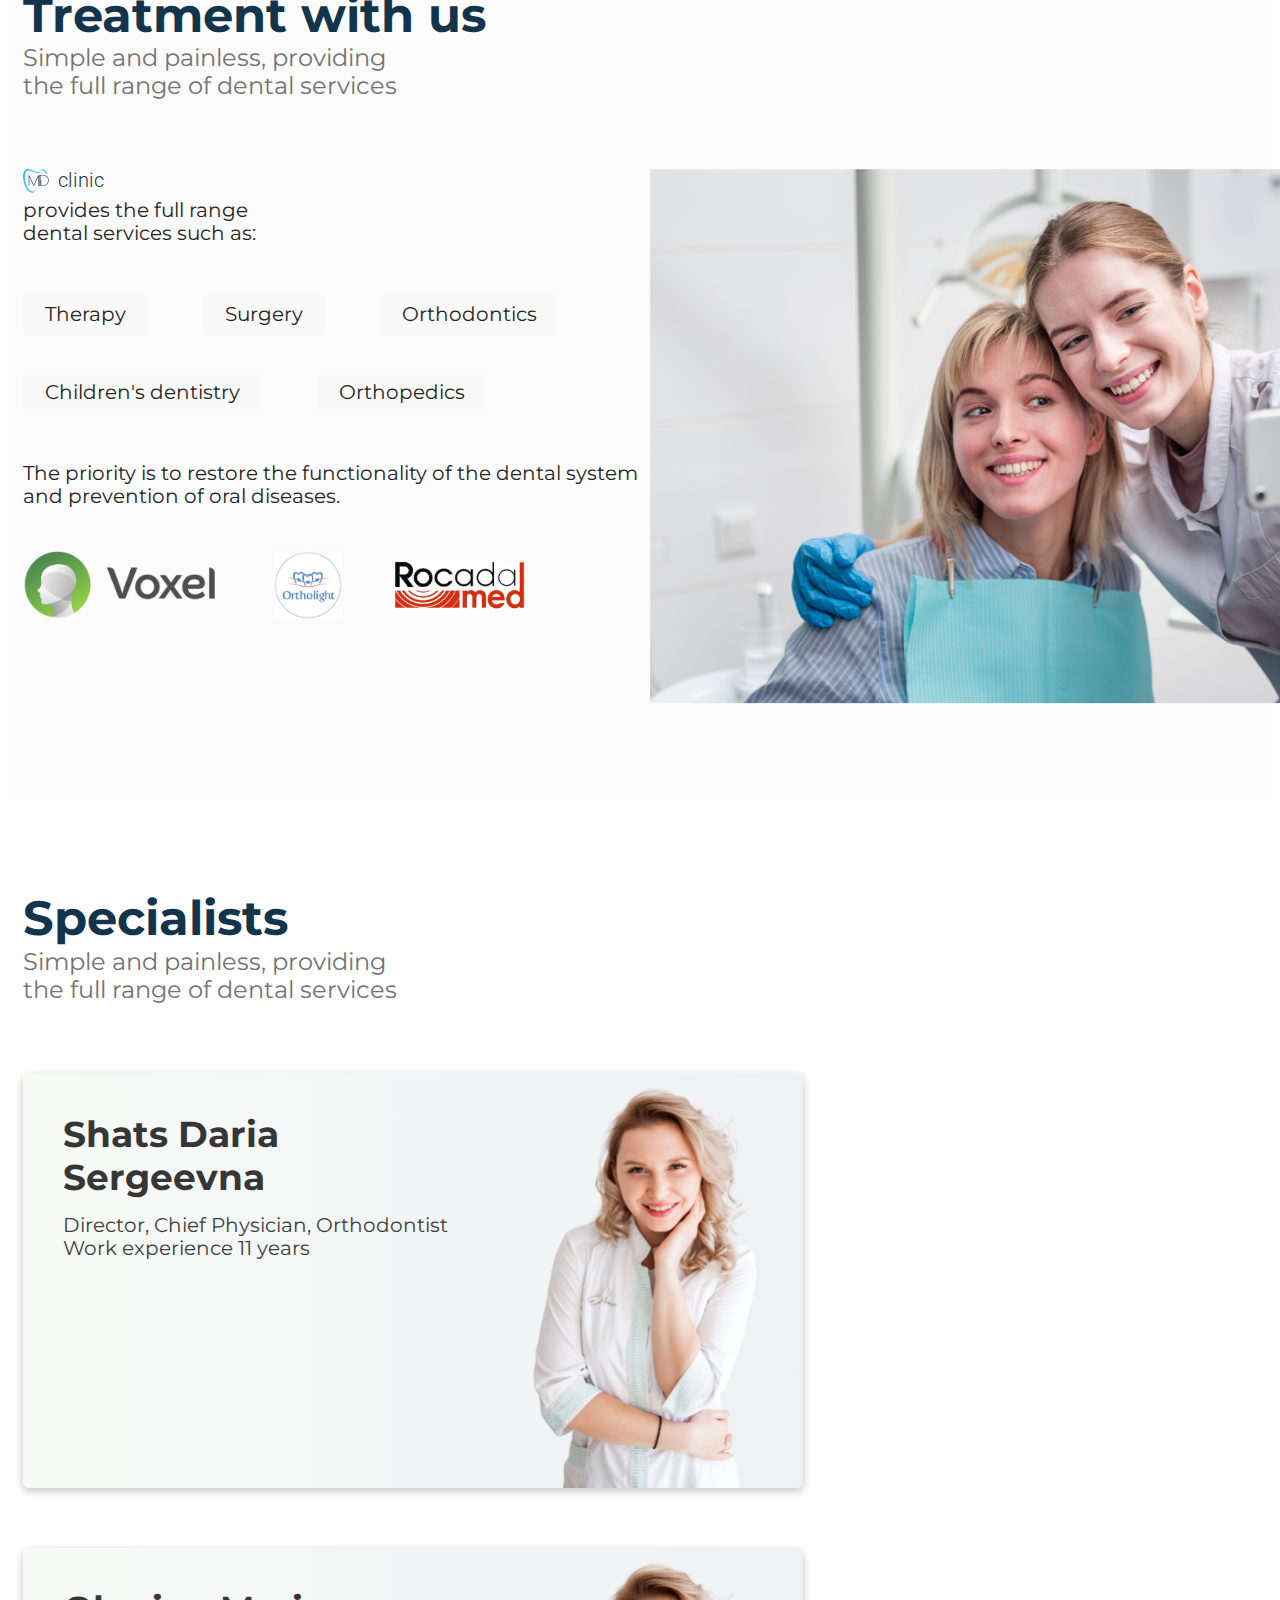
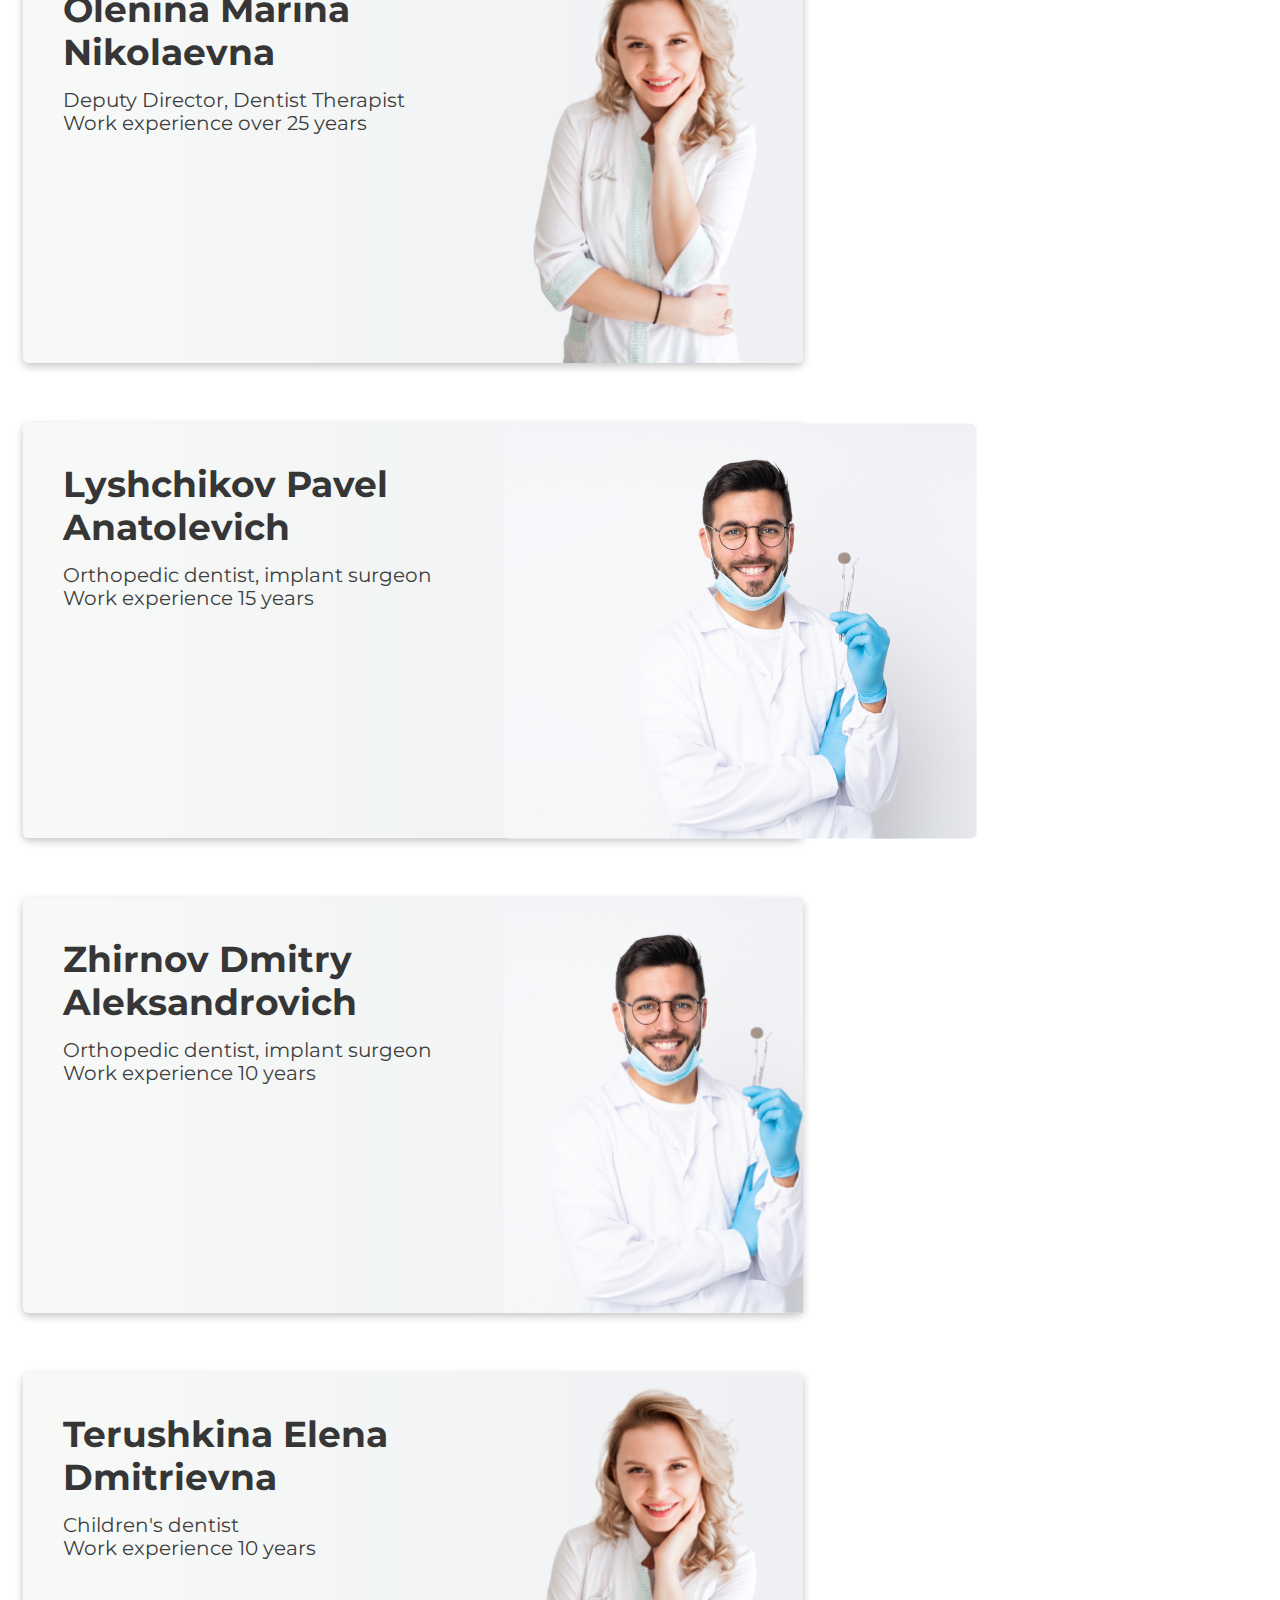
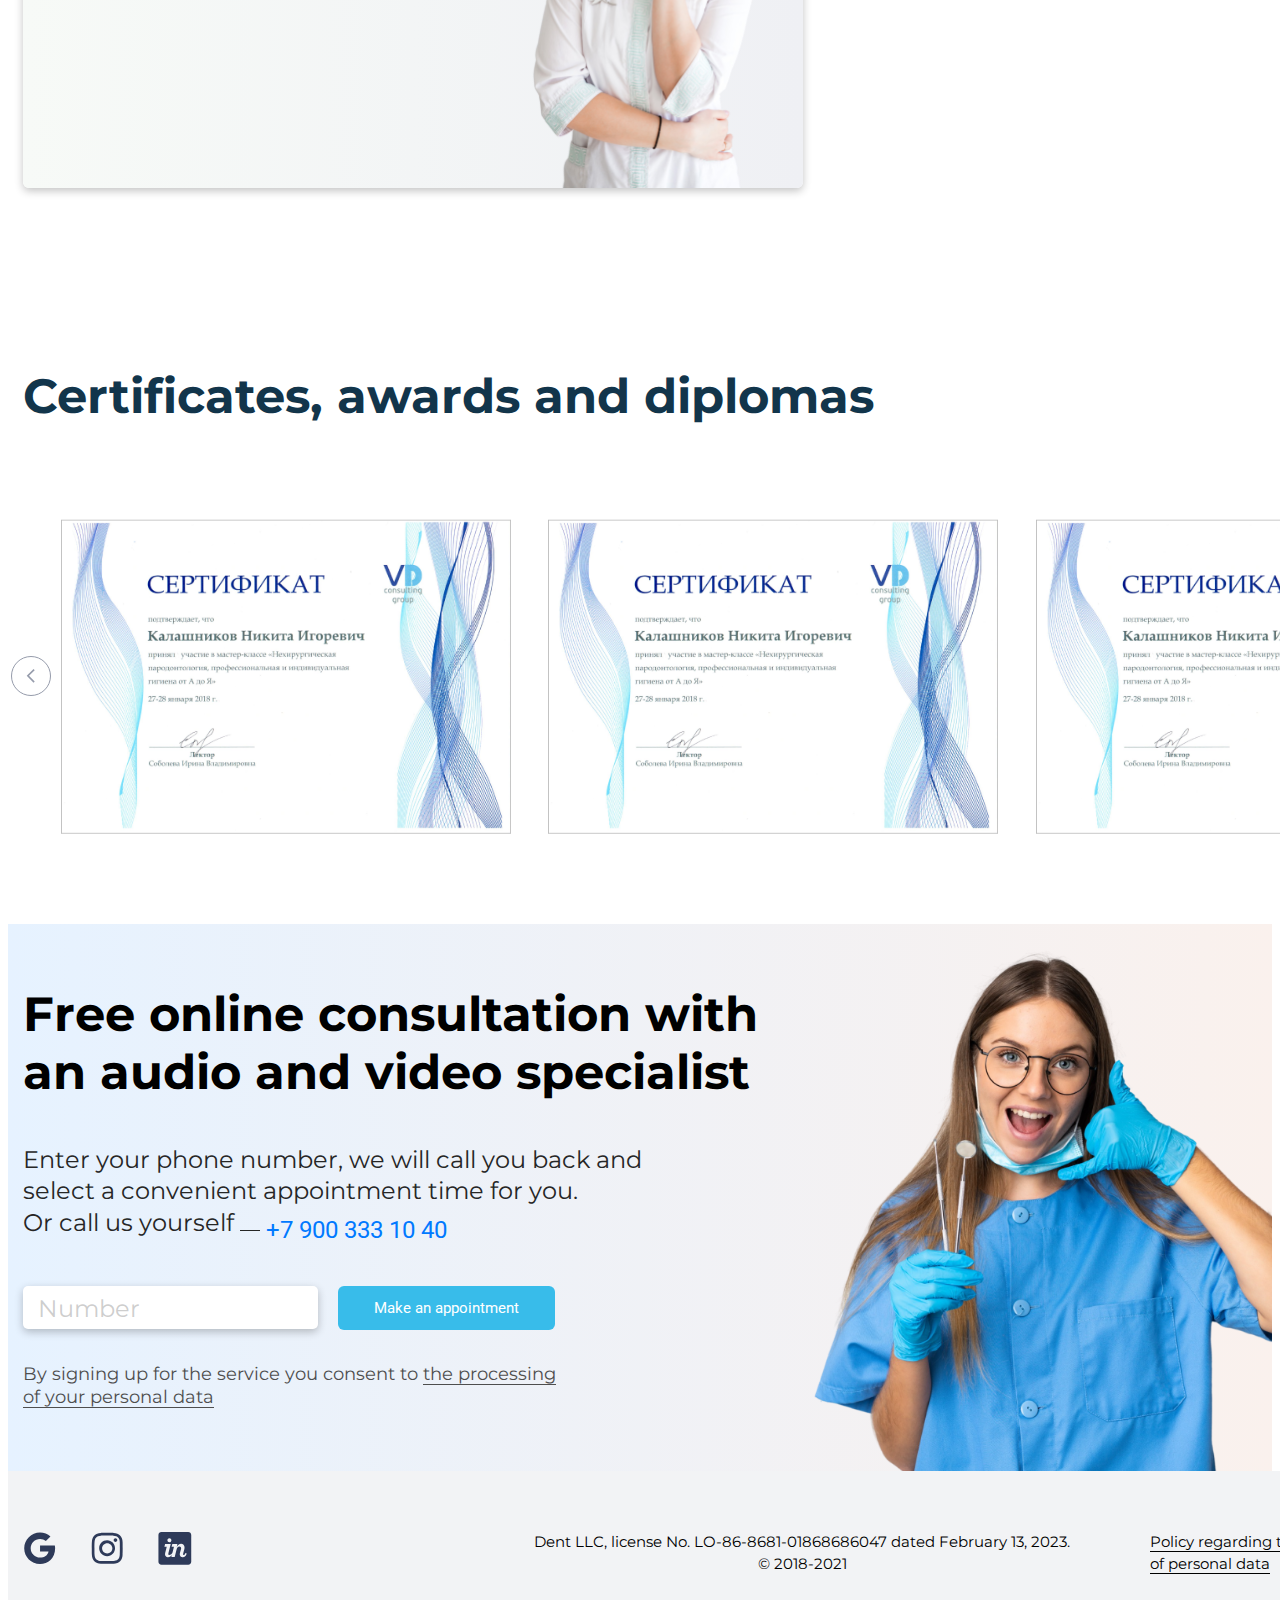
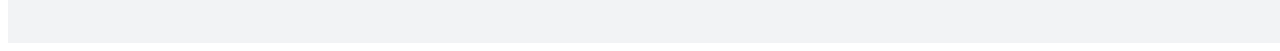
==== commit cd1b17dc: "the code was rewritten according to the BEM methodology" ====
--- a/index.html
+++ b/index.html
@@ -21,9 +21,9 @@
     <link rel="stylesheet" href="./css/styles.css" />
     <!-- Animate css -->
     <link
-    rel="stylesheet"
-    href="https://cdnjs.cloudflare.com/ajax/libs/animate.css/4.1.1/animate.min.css"
-  />
+      rel="stylesheet"
+      href="https://cdnjs.cloudflare.com/ajax/libs/animate.css/4.1.1/animate.min.css"
+    />
     <script type="module" src="./index.js"></script>
     <script type="module" src="./js/dataModal.js"></script>
     <script type="module" src="./js/header-scroll.js"></script>
@@ -32,90 +32,103 @@
     <!-- Header -->
     <header class="header" data-header>
       <div class="container wrap">
-        <a href="/" class="logo">
+        <a href="/" class="logo header__logo">
           <img src="./images/logo.svg" />
         </a>
 
-        <ul class="list social-links">
+        <ul class="list social-links header__social-links">
           <li>
             <a
-              class="link"
+              class="social-links__link"
               href="google.com"
               target="_blank"
               rel="noreferrer noopener"
               aria-label="Google link"
               title="Google"
             >
-              <svg class="social-icon" width="20" height="20">
+              <svg class="social-links__icon" width="20" height="20">
                 <use href="./images/sprite.svg#icon-google"></use>
               </svg>
             </a>
           </li>
           <li>
             <a
-              class="link"
+              class="social-links__link"
               href="instagram.com"
               target="_blank"
               rel="noreferrer noopener"
               aria-label="Instagram link"
               title="Instagram"
             >
-              <svg class="social-icon" width="20" height="20">
+              <svg class="social-links__icon" width="20" height="20">
                 <use href="./images/sprite.svg#icon-instagram"></use>
               </svg>
             </a>
           </li>
           <li>
             <a
-              class="link"
+              class="social-links__link"
               href="linkedin.com"
               target="_blank"
               rel="noreferrer noopener"
               aria-label="Lonkedin link"
               title="linkedin"
             >
-              <svg class="social-icon" width="20" height="20">
+              <svg class="social-links__icon" width="20" height="20">
                 <use href="./images/sprite.svg#icon-linkedin"></use>
               </svg>
             </a>
           </li>
         </ul>
 
-        <nav>
-          <ul class="site-nav list">
-            <li class="item"><a href="./index.html" class="link current">About</a></li>
-            <li class="item"><a href="#services" class="link">Services</a></li>
-            <li class="item"><a href="#specialists" class="link">Specialists</a></li>
-            <li class="item"><a href="./forPatients.html" class="link">For patients</a></li>
-            <li class="item"><a href="" class="link">Contacts</a></li>
+        <nav class="site-nav">
+          <ul class="site-nav__list list">
+            <li class="item site-nav__item">
+              <a href="./index.html" class="site-nav__link link site-nav__link--current">About</a>
+            </li>
+            <li class="item site-nav__item">
+              <a href="#services" class="link site-nav__link">Services</a>
+            </li>
+            <li class="item site-nav__item">
+              <a href="#specialists" class="link site-nav__link">Specialists</a>
+            </li>
+            <li class="item site-nav__item">
+              <a href="./forPatients.html" class="link site-nav__link">For patients</a>
+            </li>
+            <li class="item site-nav__item"><a href="" class="link site-nav__link">Contacts</a></li>
           </ul>
         </nav>
 
         <div class="contact-info">
           <div class="address-thumb">
-            <svg class="address-icon" width="16" height="20">
+            <svg class="address-thumb__icon" width="16" height="20">
               <use href="./images/sprite.svg#icon-location"></use>
             </svg>
-            <p class="address">
+            <p class="address-thumb__data">
               Kharkiv, <br />
               Pushkinska 1A
             </p>
           </div>
 
           <div class="time-thumb">
-            <svg class="calendar-icon" width="18" height="20">
+            <svg class="time-thum__icon" width="18" height="20">
               <use href="./images/sprite.svg#icon-calendar"></use>
             </svg>
-            <p class="time">from 09:00 - 20:00 <span>Mon-Sat</span></p>
+            <p class="time-thum__data">from 09:00 - 20:00 <span>Mon-Sat</span></p>
           </div>
 
-          <a href="tel:+79003331040" title="Clinic phone number" class="phone">
-            <svg class="phone-icon" width="16" height="16">
+          <a href="tel:+79003331040" title="Clinic phone number" class="phone-link">
+            <svg class="phone-link__icon" width="16" height="16">
               <use href="./images/sprite.svg#icon-phone"></use>
             </svg>
             +7900 333 10 40
           </a>
-          <button type="button" class="button secondary animate__animated animate__fadeInRight animate__delay-5s	">Request a call</button>
+          <button
+            type="button"
+            class="button secondary animate__animated animate__fadeInRight animate__delay-5s"
+          >
+            Request a call
+          </button>
         </div>
       </div>
     </header>
@@ -125,18 +138,22 @@
       <!-- Hero -->
       <div>
         <section class="hero">
-          <div class="container overlay hero-thumb">
-            <p class="subtitle defis">Dentistry Kharkiv</p>
-            <h1 id="about" class="title main-title">
+          <div class="container overlay hero__thumb">
+            <p class="hero__subtitle defis">Dentistry Kharkiv</p>
+            <h1 id="about" class="title title--main hero__title">
               Same day dental <br />
               treatment
             </h1>
-            <p class="text">
+            <p class="text hero__text">
               We will provide a full consultation, <br />
               professional oral hygiene, <br />
               treatment of teeth and gums
             </p>
-            <button type="button" class="button primary btn animate__animated animate__headShake animate__delay-3s" data-open-modal>
+            <button
+              type="button"
+              class="button primary btn animate__animated animate__headShake animate__delay-3s"
+              data-open-modal
+            >
               <svg class="icon-btn" width="20" height="20">
                 <use href="./images/sprite.svg#icon-compass"></use>
               </svg>
@@ -146,24 +163,24 @@
               <p>Make an appointment</p>
             </button>
 
-            <ul class="hero-list list">
-              <li class="item">
-                <svg class="hero-icon" width="27" height="38">
+            <ul class="hero__list list">
+              <li class="hero__item">
+                <svg class="hero__icon" width="27" height="38">
                   <use href="./images/sprite.svg#icon-doc"></use>
                 </svg>
-                <p class="descr">Team of qualified specialists</p>
+                <p class="hero__descr">Team of qualified specialists</p>
               </li>
-              <li class="item">
-                <svg class="hero-icon" width="29" height="39">
+              <li class="hero__item item">
+                <svg class="hero__icon" width="29" height="39">
                   <use href="./images/sprite.svg#icon-chear"></use>
                 </svg>
-                <p class="descr">3 dental offices</p>
+                <p class="hero__descr">3 dental offices</p>
               </li>
-              <li class="item icon-location">
-                <svg class="hero-icon" width="25" height="41">
+              <li class="hero__item item icon-location">
+                <svg class="hero__icon" width="25" height="41">
                   <use href="./images/sprite.svg#icon-place"></use>
                 </svg>
-                <p class="descr">Convenient location</p>
+                <p class="hero__descr">Convenient location</p>
               </li>
             </ul>
           </div>
@@ -171,108 +188,108 @@
       </div>
 
       <!-- Services -->
-      <section class="section">
+      <section class="section services">
         <div class="container">
-          <h2 id="services" class="section-title">Services</h2>
+          <h2 id="services" class="section-title services__section-title">Services</h2>
           <p class="section-descr">
             We tried to make a price <br />
             as simple and understandable as possible.
           </p>
-          <ul class="services-list list">
-            <li class="item icon-treat menu-item">
-              <div class="thumb">
-                <svg class="services-icon" width="58" height="60">
+          <ul class="services__list list">
+            <li class="services__item icon-treat menu-item">
+              <div class="services__thumb">
+                <svg class="services__icon" width="58" height="60">
                   <use href="./images/sprite.svg#icon-treat"></use>
                 </svg>
               </div>
-              <p class="services-text">Dental treatment</p>
+              <p class="services__text">Dental treatment</p>
 
               <ul class="submenu list">
-                <li class="subitem">
-                  <p class="treatm">Light seal</p>
-                  <div class="wrap">
-                    <p class="price">3 800</p>
-                    <button class="signup-btn">Sign up</button>
+                <li class="submenu__item">
+                  <p class="submenu__treatm">Light seal</p>
+                  <div class="submenu__meta wrap">
+                    <p class="submenu__price">3 800</p>
+                    <button class="submenu__btn">Sign up</button>
                   </div>
                 </li>
-                <li class="subitem">
-                  <p class="treatm">Treatment of caries</p>
-                  <div class="wrap">
-                    <p class="price">3 800</p>
-                    <button class="signup-btn">Sign up</button>
+                <li class="submenu__item">
+                  <p class="submenu__treatm">Treatment of caries</p>
+                  <div class="submenu__meta wrap">
+                    <p class="submenu__price">3 800</p>
+                    <button class="submenu__btn">Sign up</button>
                   </div>
                 </li>
-                <li class="subitem">
-                  <p class="treatm">Treatment of pulpitis</p>
-                  <div class="wrap">
-                    <p class="price">6 000</p>
-                    <button class="signup-btn">Sign up</button>
+                <li class="submenu__item">
+                  <p class="submenu__treatm">Treatment of pulpitis</p>
+                  <div class="submenu__meta wrap">
+                    <p class="submenu__price">6 000</p>
+                    <button class="submenu__btn">Sign up</button>
                   </div>
                 </li>
-                <li class="subitem">
-                  <p class="treatm">Cyst treatment</p>
-                  <div class="wrap">
-                    <p class="price">4 450</p>
-                    <button class="signup-btn">Sign up</button>
+                <li class="submenu__item">
+                  <p class="submenu__treatm">Cyst treatment</p>
+                  <div class="submenu__meta wrap">
+                    <p class="submenu__price">4 450</p>
+                    <button class="submenu__btn">Sign up</button>
                   </div>
                 </li>
               </ul>
             </li>
-            <li class="item icon-hygiene">
-              <div class="thumb">
-                <svg class="services-icon" width="60" height="61">
+            <li class="services__item icon-hygiene">
+              <div class="services__thumb">
+                <svg class="services__icon" width="60" height="61">
                   <use href="./images/sprite.svg#icon-hygiene"></use>
                 </svg>
               </div>
-              <p class="services-text">Hygiene</p>
-            </li>
-            <li class="item icon-braces">
-              <div class="thumb">
-                <svg class="services-icon" width="64" height="43">
+              <p class="services__text">Hygiene</p>
+            </li>
+            <li class="services__item icon-braces">
+              <div class="services__thumb">
+                <svg class="services__icon" width="64" height="43">
                   <use href="./images/sprite.svg#icon-braces"></use>
                 </svg>
               </div>
-              <p class="services-text">Braces</p>
-            </li>
-            <li class="item icon-child-dent">
-              <div class="thumb">
-                <svg class="services-icon" width="67" height="61">
+              <p class="services__text">Braces</p>
+            </li>
+            <li class="services__item icon-child-dent">
+              <div class="services__thumb">
+                <svg class="services__icon" width="67" height="61">
                   <use href="./images/sprite.svg#icon-child-dent"></use>
                 </svg>
               </div>
-              <p class="services-text">Children's dentistry</p>
-            </li>
-            <li class="item icon-implants">
-              <div class="thumb">
-                <svg class="services-icon" width="59" height="76">
+              <p class="services__text">Children's dentistry</p>
+            </li>
+            <li class="services__item icon-implants">
+              <div class="services__thumb">
+                <svg class="services__icon" width="59" height="76">
                   <use href="./images/sprite.svg#icon-implants"></use>
                 </svg>
               </div>
-              <p class="services-text">Implants</p>
-            </li>
-            <li class="item icon-veneers">
-              <div class="thumb">
-                <svg class="services-icon" width="79" height="46">
+              <p class="services__text">Implants</p>
+            </li>
+            <li class="services__item icon-veneers">
+              <div class="services__thumb">
+                <svg class="services__icon" width="79" height="46">
                   <use href="./images/sprite.svg#icon-veneers"></use>
                 </svg>
               </div>
-              <p class="services-text">Veneers</p>
-            </li>
-            <li class="item icon-crowns">
-              <div class="thumb">
-                <svg class="services-icon" width="58" height="65">
+              <p class="services__text">Veneers</p>
+            </li>
+            <li class="services__item icon-crowns">
+              <div class="services__thumb">
+                <svg class="services__icon" width="58" height="65">
                   <use href="./images/sprite.svg#icon-crowns"></use>
                 </svg>
               </div>
-              <p class="services-text">Crowns</p>
-            </li>
-            <li class="item icon-surgery">
-              <div class="thumb">
-                <svg class="services-icon" width="77" height="79">
+              <p class="services__text">Crowns</p>
+            </li>
+            <li class="services__item icon-surgery">
+              <div class="services__thumb">
+                <svg class="services__icon" width="77" height="79">
                   <use href="./images/sprite.svg#icon-surgery"></use>
                 </svg>
               </div>
-              <p class="services-text">Surgery</p>
+              <p class="services__text">Surgery</p>
             </li>
           </ul>
         </div>
@@ -281,27 +298,27 @@
       <!-- Offers -->
       <section class="offers section">
         <div class="container">
-          <h2 class="section-title">Patients trust us</h2>
-
-          <ul class="offers-list list">
-            <li class="item">
-              <p class="num">1</p>
-              <h3 class="subtitle">Honest prices, no tricky tricks</h3>
-              <p class="text">
+          <h2 class="section-title offers__section-title">Patients trust us</h2>
+
+          <ul class="offers__list list">
+            <li class="offers__item">
+              <p class="offers__num">1</p>
+              <h3 class="offers__subtitle">Honest prices, no tricky tricks</h3>
+              <p class="offers__text">
                 We fix prices in terms of treatment, We don’t raise in the process.
               </p>
             </li>
-            <li class="item">
-              <p class="num">2</p>
-              <h3 class="subtitle">Experienced Doctors</h3>
-              <p class="text">
+            <li class="offers__item">
+              <p class="offers__num">2</p>
+              <h3 class="offers__subtitle">Experienced Doctors</h3>
+              <p class="offers__text">
                 Doctors are constantly improving in his specialty, despite for rich work experience.
               </p>
             </li>
-            <li class="item">
-              <p class="num">3</p>
-              <h3 class="subtitle">Comfortable conditions</h3>
-              <p class="text">
+            <li class="offers__item">
+              <p class="offers__num">3</p>
+              <h3 class="offers__subtitle">Comfortable conditions</h3>
+              <p class="offers__text">
                 The cozy atmosphere and helpful staff will make your visit to the dentist as
                 pleasant as possible.
               </p>
@@ -313,39 +330,39 @@
       <!-- braces -->
       <section class="braces section change-padding woman-dentist">
         <div class="container wrapper braces-thumb">
-          <div class="description-wrap">
-            <h2 id="forpatients" class="section-title">
+          <div class="recall-descr">
+            <h2 id="forpatients" class="section-title braces__section-title">
               When fixing braces on both jaws, receive a certificate for 7,000 &#8372;
             </h2>
-            <p class="recall-descr">
+            <p class="recall-descr__text">
               Enter your phone number, we will call you back and <br />
               select a convenient appointment time for you. <br />
               Or call us yourself
-              <a href="tel:+79003331040" title="Clinic phone number" class="recall-link"
+              <a href="tel:+79003331040" title="Clinic phone number" class="recall-descr__link"
                 >+7 900 333 10 40</a
               >
             </p>
 
-            <form class="contact-form">
-              <div class="contact-form-field">
+            <form class="contact-form recall-descr__contact-form">
+              <div class="contact-form__field">
                 <input
-                  class="contact-form-input"
+                  class="contact-form__input"
                   type="tel"
                   minlength="10"
                   maxlength="13"
                   placeholder=" "
                   name="contactNumb"
                 />
-                <span class="contact-form-label">Number</span>
-                <svg class="contact-form-valid-icon" width="20" height="20">
+                <span class="contact-form__label">Number</span>
+                <svg class="contact-form__icon-wrap" width="20" height="20">
                   <use
-                    class="contact-form-success"
+                    class="contact-form__valid-icon contact-form__valid-icon--success"
                     href="./images/sprite.svg#icon-checkmark"
                     width="20"
                     height="20"
                   ></use>
                   <use
-                    class="contact-form-error"
+                    class="contact-form__valid-icon contact-form__valid-icon--error"
                     href="./images/sprite.svg#icon-cross"
                     width="20"
                     height="20"
@@ -356,20 +373,14 @@
               <button type="submit" class="button primary">Make an appointment</button>
             </form>
 
-            <p class="agree-text">
+            <p class="agreement">
               By signing up for the service you consent to
-              <a href="" class="agree-link"
+              <a href="" class="agreement__link"
                 >the processing <br />
                 of your personal data</a
               >
             </p>
           </div>
-
-          <!-- <img
-            src="./images/woman-dentist.png"
-            alt="Women dentist is holding dental tool"
-            width="752"
-          /> -->
         </div>
       </section>
 
@@ -384,29 +395,29 @@
 
           <div class="wrapper">
             <div>
-              <div class="logo-wrap">
+              <div class="logo treatment__logo">
                 <img src="./images/logo.svg" alt="logo" width="26" />
-                <p class="logo-text">clinic</p>
-              </div>
-              <p class="text services">
+                <p class="logo__text">clinic</p>
+              </div>
+              <p class="text treatment__text">
                 provides the full range <br />
                 dental services such as:
               </p>
 
-              <ul class="list services">
-                <li class="treatment-item">
+              <ul class="list services treatment__services">
+                <li class="servises__item">
                   <p class="text">Therapy</p>
                 </li>
-                <li class="treatment-item">
+                <li class="servises__item">
                   <p class="text">Surgery</p>
                 </li>
-                <li class="treatment-item">
+                <li class="servises__item">
                   <p class="text">Orthodontics</p>
                 </li>
-                <li class="treatment-item">
+                <li class="servises__item">
                   <p class="text">Children's dentistry</p>
                 </li>
-                <li class="treatment-item">
+                <li class="servises__item">
                   <p class="text">Orthopedics</p>
                 </li>
               </ul>
@@ -416,32 +427,32 @@
                 oral diseases.
               </p>
 
-              <ul class="list logo-list">
-                <li class="logo-item">
+              <ul class="list logo-list treatment__logo-list ">
+                <li class="logo-list__item">
                   <img src="./images/company-logo/voxel.png" alt="Voxel logo" width="250" />
                 </li>
-                <li class="logo-item">
+                <li class="logo-list__item">
                   <img
                     src="./images/company-logo/ortholight.png"
                     alt="Ortholight logo"
                     width="70"
                   />
                 </li>
-                <li class="logo-item">
+                <li class="logo-list__item">
                   <img src="./images/company-logo/rocada.png" alt="Rocada logo" width="130" />
                 </li>
               </ul>
             </div>
 
-            <div class="slider-thumb">
-              <div class="slider-wrap">
-                <button class="slider-btn">
-                  <svg class="slider-icon" width="20" height="20">
+            <div class="slider">
+              <div class="slider__thumb">
+                <button class="slider__btn">
+                  <svg class="slider__icon" width="20" height="20">
                     <use href="./images/sprite.svg#icon-left"></use>
                   </svg>
                 </button>
-                <button class="slider-btn">
-                  <svg class="slider-icon" width="20" height="20">
+                <button class="slider__btn">
+                  <svg class="slider__icon" width="20" height="20">
                     <use href="./images/sprite.svg#icon-right"></use>
                   </svg>
                 </button>
@@ -461,60 +472,60 @@
             the full range of dental services
           </p>
 
-          <ul class="doc-list list">
-            <li class="item">
+          <ul class="dentist list">
+            <li class="dentist__item">
               <div class="dentist-info">
-                <h3 class="title">Shats Daria Sergeevna</h3>
-                <p class="descr">Director, Chief Physician, Orthodontist</p>
-                <p class="descr">Work experience 11 years</p>
-              </div>
-
-              <div class="image-thumb">
-                <img src="./images/wom-doc.png" alt="Shats Daria Sergeevna" />
-              </div>
-            </li>
-            <li class="item">
+                <h3 class="dentist__title">Shats Daria Sergeevna</h3>
+                <p class="destist__descr">Director, Chief Physician, Orthodontist</p>
+                <p class="destist__descr">Work experience 11 years</p>
+              </div>
+
+              <div class="dentist__image-thumb">
+                <img class="dentist__image" src="./images/wom-doc.png" alt="Shats Daria Sergeevna" />
+              </div>
+            </li>
+            <li class="dentist__item">
               <div class="dentist-info">
-                <h3 class="title">Olenina Marina Nikolaevna</h3>
-                <p class="descr">Deputy Director, Dentist Therapist</p>
-                <p class="descr">Work experience over 25 years</p>
-              </div>
-
-              <div class="image-thumb">
-                <img src="./images/wom-doc.png" alt="Olenina Marina Nikolaevna" />
-              </div>
-            </li>
-            <li class="item">
+                <h3 class="dentist__title">Olenina Marina Nikolaevna</h3>
+                <p class="destist__descr">Deputy Director, Dentist Therapist</p>
+                <p class="destist__descr">Work experience over 25 years</p>
+              </div>
+
+              <div class="dentist__image-thumb">
+                <img class="dentist__image" src="./images/wom-doc.png" alt="Olenina Marina Nikolaevna" />
+              </div>
+            </li>
+            <li class="dentist__item">
               <div class="dentist-info">
-                <h3 class="title">Lyshchikov Pavel Anatolevich</h3>
-                <p class="descr">Orthopedic dentist, implant surgeon</p>
-                <p class="descr">Work experience 15 years</p>
-              </div>
-
-              <div class="image-thumb">
-                <img src="./images/man-doc.png" alt="Lyshchikov Pavel Anatolevich" />
-              </div>
-            </li>
-            <li class="item">
+                <h3 class="dentist__title">Lyshchikov Pavel Anatolevich</h3>
+                <p class="destist__descr">Orthopedic dentist, implant surgeon</p>
+                <p class="destist__descr">Work experience 15 years</p>
+              </div>
+
+              <div class="dentist__image-thumb">
+                <img  src="./images/man-doc.png" alt="Lyshchikov Pavel Anatolevich" />
+              </div>
+            </li>
+            <li class="dentist__item">
               <div class="dentist-info">
-                <h3 class="title">Zhirnov Dmitry Aleksandrovich</h3>
-                <p class="descr">Orthopedic dentist, implant surgeon</p>
-                <p class="descr">Work experience 10 years</p>
-              </div>
-
-              <div class="image-thumb">
-                <img src="./images/man-doc.png" alt="Zhirnov Dmitry Aleksandrovich" />
-              </div>
-            </li>
-            <li class="item">
+                <h3 class="dentist__title">Zhirnov Dmitry Aleksandrovich</h3>
+                <p class="destist__descr">Orthopedic dentist, implant surgeon</p>
+                <p class="destist__descr">Work experience 10 years</p>
+              </div>
+
+              <div class="dentist__image-thumb">
+                <img class="dentist__image" src="./images/man-doc.png" alt="Zhirnov Dmitry Aleksandrovich" />
+              </div>
+            </li>
+            <li class="dentist__item">
               <div class="dentist-info">
-                <h3 class="title">Terushkina Elena Dmitrievna</h3>
-                <p class="descr">Children's dentist</p>
-                <p class="descr">Work experience 10 years</p>
-              </div>
-
-              <div class="image-thumb">
-                <img src="./images/wom-doc.png" alt="Terushkina Elena Dmitrievna" />
+                <h3 class="dentist__title">Terushkina Elena Dmitrievna</h3>
+                <p class="destist__descr">Children's dentist</p>
+                <p class="destist__descr">Work experience 10 years</p>
+              </div>
+
+              <div class="dentist__image-thumb">
+                <img class="dentist__image" src="./images/wom-doc.png" alt="Terushkina Elena Dmitrievna" />
               </div>
             </li>
           </ul>
@@ -522,18 +533,18 @@
       </section>
 
       <!-- Certificates -->
-      <section class="section">
+      <section class="section certif">
         <div class="container">
-          <h2 class="section-title certif-title">Certificates, awards and diplomas</h2>
-
-          <div class="awards-wrap">
-            <button class="slider-btn awards-btn left">
-              <svg class="slider-icon" width="20" height="20">
+          <h2 class="section-title certif__title">Certificates, awards and diplomas</h2>
+
+          <div class="awards">
+            <button class="slider__btn awards__btn awards__btn--left">
+              <svg class="slider__icon" width="20" height="20">
                 <use href="./images/sprite.svg#icon-left"></use>
               </svg>
             </button>
-            <button class="slider-btn awards-btn right">
-              <svg class="slider-icon" width="20" height="20">
+            <button class="slider__btn awards__btn awards__btn--right">
+              <svg class="slider__icon" width="20" height="20">
                 <use href="./images/sprite.svg#icon-right"></use>
               </svg>
             </button>
@@ -547,39 +558,39 @@
       <!-- Online consultation -->
       <section class="consult section change-padding wom-doc">
         <div class="container wrapper">
-          <div class="description-wrap">
-            <h2 class="section-title">
+          <div class="recall-descr">
+            <h2 class="section-title consult__section-title">
               Free online consultation with an audio and video specialist
             </h2>
-            <p class="recall-descr">
+            <p class="recall-descr__text">
               Enter your phone number, we will call you back and <br />
               select a convenient appointment time for you. <br />
               Or call us yourself
-              <a href="tel:+79003331040" title="Clinic phone number" class="recall-link"
+              <a href="tel:+79003331040" title="Clinic phone number" class="recall-descr__link"
                 >+7 900 333 10 40</a
               >
             </p>
 
-            <form class="contact-form">
-              <div class="contact-form-field">
+            <form class="contact-form recall-descr__contact-form">
+              <div class="contact-form__field">
                 <input
-                  class="contact-form-input"
+                  class="contact-form__input"
                   type="tel"
                   minlength="10"
                   maxlength="13"
                   placeholder=" "
                   name="contactNumb"
                 />
-                <span class="contact-form-label">Number</span>
-                <svg class="contact-form-valid-icon" width="20" height="20">
+                <span class="contact-form__label">Number</span>
+                <svg class="contact-form__icon-wrap" width="20" height="20">
                   <use
-                    class="contact-form-success"
+                    class="contact-form__valid-icon contact-form__valid-icon--success"
                     href="./images/sprite.svg#icon-checkmark"
                     width="20"
                     height="20"
                   ></use>
                   <use
-                    class="contact-form-error"
+                    class="contact-form__valid-icon contact-form__valid-icon--error"
                     href="./images/sprite.svg#icon-cross"
                     width="20"
                     height="20"
@@ -590,9 +601,9 @@
               <button type="submit" class="button primary">Make an appointment</button>
             </form>
 
-            <p class="agree-text">
+            <p class="agreement">
               By signing up for the service you consent to
-              <a href="" title="Processing of personal data" class="agree-link"
+              <a href="" title="Processing of personal data" class="agreement__link"
                 >the processing <br />
                 of your personal data</a
               >
@@ -610,61 +621,61 @@
 
     <!-- Footer -->
     <footer class="footer">
-      <div class="container footer-wrap">
-        <ul class="list social-links">
+      <div class="container footer__wrap">
+        <ul class="list social-links footer__social-links">
           <li>
             <a
-              class="link"
+              class="social-links__link link"
               href="google.com"
               target="_blank"
               rel="noreferrer noopener"
               aria-label="Google link"
               title="Google"
             >
-              <svg class="social-icon" width="33" height="34">
+              <svg class="social-links__icon" width="33" height="34">
                 <use href="./images/sprite.svg#icon-google"></use>
               </svg>
             </a>
           </li>
           <li>
             <a
-              class="link"
+              class="social-links__link link"
               href="instagram.com"
               target="_blank"
               rel="noreferrer noopener"
               aria-label="Instagram link"
               title="Instagram"
             >
-              <svg class="social-icon" width="34" height="34">
+              <svg class="social-links__icon" width="34" height="34">
                 <use href="./images/sprite.svg#icon-instagram"></use>
               </svg>
             </a>
           </li>
           <li>
             <a
-              class="link"
+              class="social-links__link link"
               href="linkedin.com"
               target="_blank"
               rel="noreferrer noopener"
               aria-label="Lonkedin link"
               title="linkedin"
             >
-              <svg class="social-icon" width="34" height="34">
+              <svg class="social-links__icon" width="34" height="34">
                 <use href="./images/sprite.svg#icon-linkedin"></use>
               </svg>
             </a>
           </li>
         </ul>
 
-        <div class="info-wrap">
-          <div class="text-wrap">
-            <p class="text">
+        <div class="footer__meta">
+          <div class="footer__text-wrap">
+            <p class="footer__text">
               Dent LLC, license No. LO-86-8681-01868686047 dated February 13, 2023.
             </p>
-            <p class="text">&copy; 2018-2021</p>
+            <p class="footer__text">&copy; 2018-2021</p>
           </div>
 
-          <a href="" title="Processing of personal data" class="text text-link"
+          <a href="" title="Processing of personal data" class="footer__text-link"
             >Policy regarding the processing <br />
             of personal data</a
           >
@@ -823,7 +834,7 @@
               <use class="icon-unchecked" href="./images/sprite.svg#icon-unchecked"></use>
               <use class="icon-checked" href="./images/sprite.svg#icon-checked"></use>
             </svg>
-            <span class="register-form-agreement-text "
+            <span class="register-form-agreement-text"
               >I agree to the newsletter and accept
               <a class="register-form-agreement-link" href="">The terms of the agreement</a></span
             >
--- a/css/common.css
+++ b/css/common.css
@@ -90,7 +90,7 @@
 
 /* Slider icon */
 
-.slider-btn{
+.slider__btn{
   width: 40px;
   height: 40px;
   padding: 0;
@@ -107,7 +107,7 @@
   transition: opacity 250ms var(--timing-function);
 }
 
-.slider-icon{
+.slider__icon{
   fill: #2E3A59;
 }
 
@@ -127,7 +127,7 @@
 /* Icons for validation */
 
 .register-form-valid-icon,
-.contact-form-valid-icon {
+.contact-form__icon-wrap {
   position: absolute;
   top: 50%;
   right: 15px;
@@ -137,8 +137,7 @@
 
 .register-form-success,
 .register-form-error,
-.contact-form-success,
-.contact-form-error {
+.contact-form__valid-icon {
   opacity: 0;
   transform: scale(0.4);
   transform-origin: center;
@@ -146,11 +145,11 @@
 }
 
 .register-form-error,
-.contact-form-error {
+.contact-form__valid-icon--error {
   fill: red;
 }
 
 .register-form-success,
-.contact-form-success {
+.contact-form__valid-icon--success {
   fill: green;
 }
--- a/css/styles.css
+++ b/css/styles.css
@@ -3,11 +3,6 @@
 .wrap {
   display: flex;
   align-items: center;
-}
-
-.header.no-transparency {
-  background-color: rgba(250, 241, 237, 0.5);
-  backdrop-filter: blur(4px);
 }
 
 .header {
@@ -18,40 +13,48 @@
   z-index: 100;
 }
 
-.header .logo {
+.header--no-transparency {
+  background-color: rgba(250, 241, 237, 0.5);
+  backdrop-filter: blur(4px);
+}
+
+.header__logo {
   margin-right: 30px;
 }
 
 .social-links {
   display: flex;
+}
+
+.header__social-links {
   gap: 16px;
   margin-right: 30px;
 }
 
-.social-links .link {
+.social-links__link {
   display: block;
 }
 
-.social-icon {
+.social-links__icon {
   fill: var(--icon-color);
 
   transition: fill 250ms var(--timing-function);
 }
 
-.social-icon:hover,
-.social-icon:focus {
+.social-links__icon:hover,
+.social-links__icon:focus {
   fill: var(--accent-text-color);
 }
 
-.site-nav {
-  display: flex;
-}
-
-.site-nav > .item + .item {
+.site-nav__list {
+  display: flex;
+}
+
+.site-nav__item {
   margin-left: 20px;
 }
 
-.site-nav .link {
+.site-nav__link {
   display: block;
   padding-top: 31px;
   padding-bottom: 31px;
@@ -63,7 +66,7 @@
   text-decoration: none;
 }
 
-.site-nav .link::after {
+.site-nav__link::after {
   content: '';
 
   display: block;
@@ -77,17 +80,17 @@
   transition: transform 250ms var(--timing-function), color 250ms var(--timing-function);
 }
 
-.site-nav .link:hover::after,
-.site-nav .link:focus::after {
+.site-nav__link:hover::after,
+.site-nav__link:focus::after {
   transform: scaleX(1);
 }
 
-.site-nav .link:hover,
-.site-nav .link:focus {
+.site-nav__link:hover,
+.site-nav__link:focus {
   color: var(--accent-text-color);
 }
 
-.site-nav .link.current {
+.site-nav__link--current {
   color: var(--accent-text-color);
 }
 
@@ -97,34 +100,34 @@
   align-items: center;
 }
 
-.contact-info .address-thumb,
-.contact-info .time-thumb {
+.address-thumb,
+.time-thumb {
   display: flex;
   align-items: center;
   gap: 8px;
   margin-right: 30px;
 }
 
-.address-icon {
+.address-thumb__icon {
   fill: var(----icon-location-color);
 }
 
-.calendar-icon {
-  fill: var(calendar-icon);
-}
-
-.contact-info .address {
+.address-thumb__data {
   color: var(--address-color);
   font-size: 15px;
   line-height: 1.15;
 }
 
-.contact-info .time {
+.time-thum__icon {
+  fill: var(calendar-icon);
+}
+
+.time-thum__data {
   font-size: 15px;
   line-height: 1.2;
 }
 
-.contact-info .phone {
+.phone-link {
   display: flex;
   gap: 8px;
   align-items: center;
@@ -139,12 +142,12 @@
   transition: color 250ms var(--timing-function);
 }
 
-.contact-info .phone:hover,
-.contact-info .phone:focus {
+.phone-link:hover,
+.phone-link:focus {
   color: var(--accent-text-color);
 }
 
-.phone-icon {
+.phone-link__icon {
   fill: currentColor;
 }
 
@@ -159,13 +162,13 @@
   background-position: center;
 }
 
-.hero-thumb {
+.hero__thumb {
   display: flex;
   flex-direction: column;
   justify-content: flex-end;
 }
 
-.hero .subtitle {
+.hero__subtitle {
   display: flex;
   gap: 6px;
   align-items: center;
@@ -176,7 +179,7 @@
   line-height: 1.15;
 }
 
-.hero .subtitle::before {
+.hero__subtitle::before {
   content: '';
   display: block;
   width: 20px;
@@ -184,9 +187,7 @@
   background-color: #4e4e4e;
 }
 
-.hero .title {
-  margin-bottom: 17px;
-
+.title {
   color: var(--primary-content-color);
   font-size: 48px;
   line-height: 1.04;
@@ -195,7 +196,11 @@
   transform-origin: left center; */
 }
 
-.main-title {
+.hero__title {
+  margin-bottom: 17px;
+}
+
+.title--main {
   animation: fade-in 800ms ease 500ms 1 backwards alternate;
   transform-origin: left center;
 }
@@ -206,7 +211,7 @@
     transform: translateX(-200px) scale(0.2);
   }
 
-  25%{
+  25% {
     opacity: 1;
     transform: translateX(0px) scale(0.2);
   }
@@ -216,12 +221,15 @@
   }
 }
 
-.hero .text {
-  margin-bottom: 37px;
+.text {
   color: var(--hero-primary-text-color);
 
   font-size: 20px;
   line-height: 1.15;
+}
+
+.hero__text {
+  margin-bottom: 37px;
 }
 
 .hero .btn {
@@ -297,13 +305,13 @@
 /* transition: transform 250ms cubic-bezier(0.4, 0, 0.2, 1);
 } */
 
-.hero-list {
+.hero__list {
   display: flex;
   justify-content: flex-end;
   gap: 6px;
 }
 
-.hero-list > .item {
+.hero__item {
   display: flex;
   align-items: center;
   padding-top: 27px;
@@ -314,12 +322,12 @@
   background-color: rgba(255, 255, 255, 0.4);
 }
 
-.hero-icon {
+.hero__icon {
   fill: var(--secondary-icon-color);
   margin-right: 20px;
 }
 
-.hero-list .descr {
+.hero__descr {
   color: var(--hero-description);
 
   font-size: 18px;
@@ -329,20 +337,22 @@
 /* Section */
 
 .section-title {
-  margin-bottom: 14px;
-
   color: var(--title-text-color);
   font-size: 48px;
   line-height: 1.2;
 }
 
-.braces .section-title,
-.consult .section-title {
+.services__section-title {
+  margin-bottom: 14px;
+}
+
+.braces__section-title,
+.consult__section-title {
   margin-bottom: 43px;
   color: var(--secondary-title-color);
 }
 
-.offers .section-title {
+.offers__section-title {
   margin-bottom: 41px;
   color: var(--additional-title-color);
 }
@@ -403,7 +413,7 @@
 
 /* services */
 
-.services-list {
+.services__list {
   display: flex;
   column-gap: 40px;
   row-gap: 35px;
@@ -412,7 +422,7 @@
   align-items: center;
 }
 
-.services-list > .item {
+.services__item {
   position: relative;
   width: 250px;
   height: 237px;
@@ -426,26 +436,26 @@
   transition: background-color 250ms var(--timing-function);
 }
 
-.services-list > .item:hover {
+.services__item:hover {
   background-color: var(--accent-bg-color);
 }
 
-.services-list .thumb {
+.services__thumb {
   height: 80px;
   margin-bottom: 20px;
 }
 
-.services-list .services-icon {
+.services__icon {
   fill: var(--icon-accent-color);
 
   transition: fill 250ms var(--timing-function);
 }
 
-.services-list > .item:hover .services-icon {
+.services__item:hover .services__icon {
   fill: var(--primary-white-color);
 }
 
-.services-text {
+.services__text {
   color: var(--secondary-text-color);
 
   font-weight: 700;
@@ -453,8 +463,7 @@
   line-height: 1.2;
 }
 
-.services-list > .item:hover .submenu {
-  /* display: block; */
+.services__item:hover .submenu {
   opacity: 1;
   pointer-events: all;
 }
@@ -470,12 +479,11 @@
   box-shadow: 0 1px 3px 0 rgba(0, 0, 0, 0.1), 0 1px 2px -1px rgba(0, 0, 0, 0.1);
 
   z-index: 10;
-  /* display: none; */
   opacity: 0;
   pointer-events: none;
 }
 
-.subitem {
+.submenu__item {
   display: flex;
   align-items: center;
   gap: 15px;
@@ -486,16 +494,16 @@
   transition: box-shadow 250ms var(--timing-function);
 }
 
-.subitem:hover {
+.submenu__item:hover {
   box-shadow: inset 0 0 35px 5px rgba(56, 188, 234, 0.35),
     inset 0 2px 1px 1px rgba(255, 255, 255, 0.9), inset 0 -2px 1px rgba(56, 188, 234, 0.5);
 }
 
-.subitem .wrap {
+.submenu__meta {
   margin-left: auto;
 }
 
-.signup-btn {
+.submenu__btn {
   min-width: 186px;
   border-radius: 6px;
   padding: 11px 34px;
@@ -515,14 +523,14 @@
   transition: background-color 250ms var(--timing-function), transform 250ms var(--timing-function);
 }
 
-.signup-btn:hover,
-.signup-btn:focus {
+.submenu__btn:hover,
+.submenu__btn:focus {
   background-color: var(--accent-text-color);
   transform: scale(1.1);
 }
 
-.subitem .treatm,
-.subitem .price {
+.submenu__treatm,
+.submenu__price {
   font-weight: 400;
   font-size: 26px;
   line-height: 1.2;
@@ -532,16 +540,16 @@
 
 /* offers */
 
-.offers-list {
+.offers__list {
   display: flex;
   justify-content: space-evenly;
 }
 
-.offers-list > .item {
+.offers__item {
   width: calc((100% - 76px) / 3);
 }
 
-.offers-list .num {
+.offers__num {
   margin-bottom: 8px;
 
   color: var(--additional-accent-text-color);
@@ -550,7 +558,7 @@
   text-decoration: none;
 }
 
-.offers-list .subtitle {
+.offers__subtitle {
   margin-bottom: 8px;
 
   color: var(--primary-subtitle-color);
@@ -558,7 +566,7 @@
   line-height: 1.2;
 }
 
-.offers-list .text {
+.offers__text {
   color: var(--offers-description);
 
   font-size: 24px;
@@ -572,7 +580,6 @@
   max-width: 1500px;
   margin-left: auto;
   margin-right: auto;
-  /* background-image: linear-gradient(to right, rgba(230, 242, 255, 1), rgba(250, 241, 237, 1)); */
   background-repeat: no-repeat;
   background-position: top 0 left calc(50% + 410px), 0 0;
   background-size: contain;
@@ -593,7 +600,6 @@
   background-repeat: no-repeat;
   background-size: contain;
 } */
-
 .wrapper {
   display: flex;
 }
@@ -615,14 +621,14 @@
   background-position: center;
 } */
 
-.description-wrap {
+.recall-descr {
   max-width: 800px;
   display: flex;
   flex-direction: column;
   justify-content: center;
 }
 
-.recall-descr {
+.recall-descr__text {
   margin-bottom: 40px;
 
   color: var(--additional-text-color);
@@ -630,7 +636,7 @@
   line-height: 1.3;
 }
 
-.recall-link {
+.recall-descr__link {
   display: inline-flex;
   gap: 6px;
   align-items: center;
@@ -642,7 +648,7 @@
   text-decoration: none;
 }
 
-.recall-link::before {
+.recall-descr__link::before {
   content: '';
   display: block;
   width: 20px;
@@ -654,14 +660,17 @@
   display: flex;
   align-items: center;
   gap: 20px;
+}
+
+.recall-descr__contact-form {
   margin-bottom: 33px;
 }
 
-.contact-form-field {
+.contact-form__field {
   position: relative;
 }
 
-.contact-form-input {
+.contact-form__input {
   width: 230px;
   padding: 10px 15px;
   padding-right: 50px;
@@ -675,12 +684,12 @@
   transition: box-shadow 250ms var(--timing-function);
 }
 
-.contact-form-input:hover,
-.contact-form-input:focus {
+.contact-form__input:hover,
+.contact-form__input:focus {
   box-shadow: rgba(0, 0, 0, 0.35) 0px 5px 15px;
 }
 
-.contact-form-label {
+.contact-form__label {
   position: absolute;
   top: 50%;
   left: 15px;
@@ -691,23 +700,27 @@
   transition: transform 250ms var(--timing-function);
 }
 
-.contact-form-input:focus + .contact-form-label,
-.contact-form-input:not(:placeholder-shown) + .contact-form-label {
+.contact-form__input:focus + .contact-form__label,
+.contact-form__input:not(:placeholder-shown) + .contact-form__label {
   transform: translate(-15px, -55px) scale(0.8);
 }
 
-.contact-form-input:valid:not(:placeholder-shown) ~ .contact-form-valid-icon .contact-form-success {
+.contact-form__input:valid:not(:placeholder-shown)
+  ~ .contact-form__icon-wrap
+  .contact-form__valid-icon--success {
   opacity: 1;
   transform: scale(1);
 }
 
-.contact-form-input:invalid:not(:placeholder-shown) ~ .contact-form-valid-icon .contact-form-error {
+.contact-form__input:invalid:not(:placeholder-shown)
+  ~ .contact-form__icon-wrap
+  .contact-form__valid-icon--error {
   opacity: 1;
   transform: scale(1);
 }
 
-.agree-text,
-.agree-link {
+.agreement,
+.agreement__link {
   color: var(--secondary-content-color);
 
   font-size: 18px;
@@ -725,7 +738,17 @@
   background-color: #fbfbfb;
 }
 
-.logo-text {
+.logo {
+  display: flex;
+  gap: 9px;
+  align-items: center;
+}
+
+.treatment__logo {
+  margin-bottom: 6px;
+}
+
+.logo__text {
   color: var(--primary-content-color);
 
   font-family: Roboto;
@@ -734,29 +757,29 @@
   line-height: 1.17;
 }
 
-.logo-wrap {
-  display: flex;
-  gap: 9px;
-  align-items: center;
-  margin-bottom: 6px;
-}
-
-.treatment .text {
+.text {
   color: var(--additional-content-color);
 
   font-size: 20px;
   line-height: 1.15;
 }
 
-.treatment .services {
+.treatment__text {
+  margin-bottom: 47px;
+}
+
+.services {
   display: flex;
   flex-wrap: wrap;
   column-gap: 55px;
   row-gap: 33px;
+}
+
+.treatment__services {
   margin-bottom: 47px;
 }
 
-.treatment-item {
+.servises__item {
   padding: 11px 22px;
   border-radius: 6px;
   background-color: var(--treatment-bg-color);
@@ -772,15 +795,19 @@
   margin-top: 12px;
 }
 
-.logo-item:last-child {
+.treatment__logo-list {
+  margin-top: 12px;
+}
+
+.logo-list__item:last-child {
   margin-left: 52px;
 }
 
-.slider-thumb {
+.slider {
   position: relative;
 }
 
-.slider-wrap {
+.slider__thumb {
   position: absolute;
   top: -55px;
   right: 0;
@@ -788,13 +815,13 @@
   gap: 20px;
 }
 
-.slider-thumb:hover .slider-btn {
+.slider:hover .slider__btn {
   opacity: 1;
 }
 
 /* Specialists */
 
-.doc-list {
+.dentist {
   display: flex;
   flex-wrap: wrap;
   column-gap: 15px;
@@ -803,7 +830,7 @@
   perspective: 1000px;
 }
 
-.doc-list > .item {
+.dentist__item{
   /* width: calc((100% - 15px) / 2); */
   display: flex;
   border-radius: 6px;
@@ -816,12 +843,12 @@
   padding: 40px;
 }
 
-.image-thumb {
+.dentist__image-thumb {
   width: 300px;
   height: 415px;
 }
 
-.image-thumb > img {
+.dentist__image {
   display: block;
   width: 100%;
   height: 100%;
@@ -829,7 +856,7 @@
   object-fit: cover;
 }
 
-.doc-list .title {
+.dentist__title {
   margin-bottom: 14px;
 
   color: var(--secondary-subtitle-color);
@@ -837,7 +864,7 @@
   line-height: 1.2;
 }
 
-.doc-list .descr {
+.destist__descr {
   color: var(--doc-descr-color);
 
   font-size: 20px;
@@ -846,64 +873,66 @@
 
 /* Certificates */
 
-.certif-title {
+.certif__title {
   margin-bottom: 93px;
 }
 
-.awards-wrap {
+.awards {
   position: relative;
   display: flex;
   justify-content: space-evenly;
 }
 
-.awards-wrap:hover .slider-btn {
+.awards:hover .slider__btn {
   opacity: 1;
 }
 
-.awards-btn {
+.awards__btn {
   position: absolute;
   top: 50%;
   transform: translate(0, -50%);
 }
 
-.awards-btn.left {
+.awards__btn--left {
   left: -12px;
 }
 
-.awards-btn.right {
+.awards__btn--right {
   right: -12px;
 }
 
 /* Footer */
 
-.footer-wrap {
+.footer__wrap {
   display: flex;
   padding-top: 60px;
   padding-bottom: 60px;
   background-color: #f2f3f5;
 }
 
-.footer .social-links {
-  display: flex;
+.footer__social-links {
   gap: 34px;
 }
 
-.footer .info-wrap {
+.footer__meta {
   margin-left: auto;
   display: flex;
 }
 
-.footer .text-wrap {
+.footer__text-wrap {
   text-align: center;
   margin-right: 80px;
 }
 
-.footer .text-link {
+.footer__text-link {
+  color: var(--secondary-title-color);
+  font-size: 15px;
+  line-height: 1.45;
   margin-right: 80px;
   text-underline-position: under;
 }
 
-.footer .text {
+.footer__text {
   color: var(--secondary-title-color);
 
   font-size: 15px;
